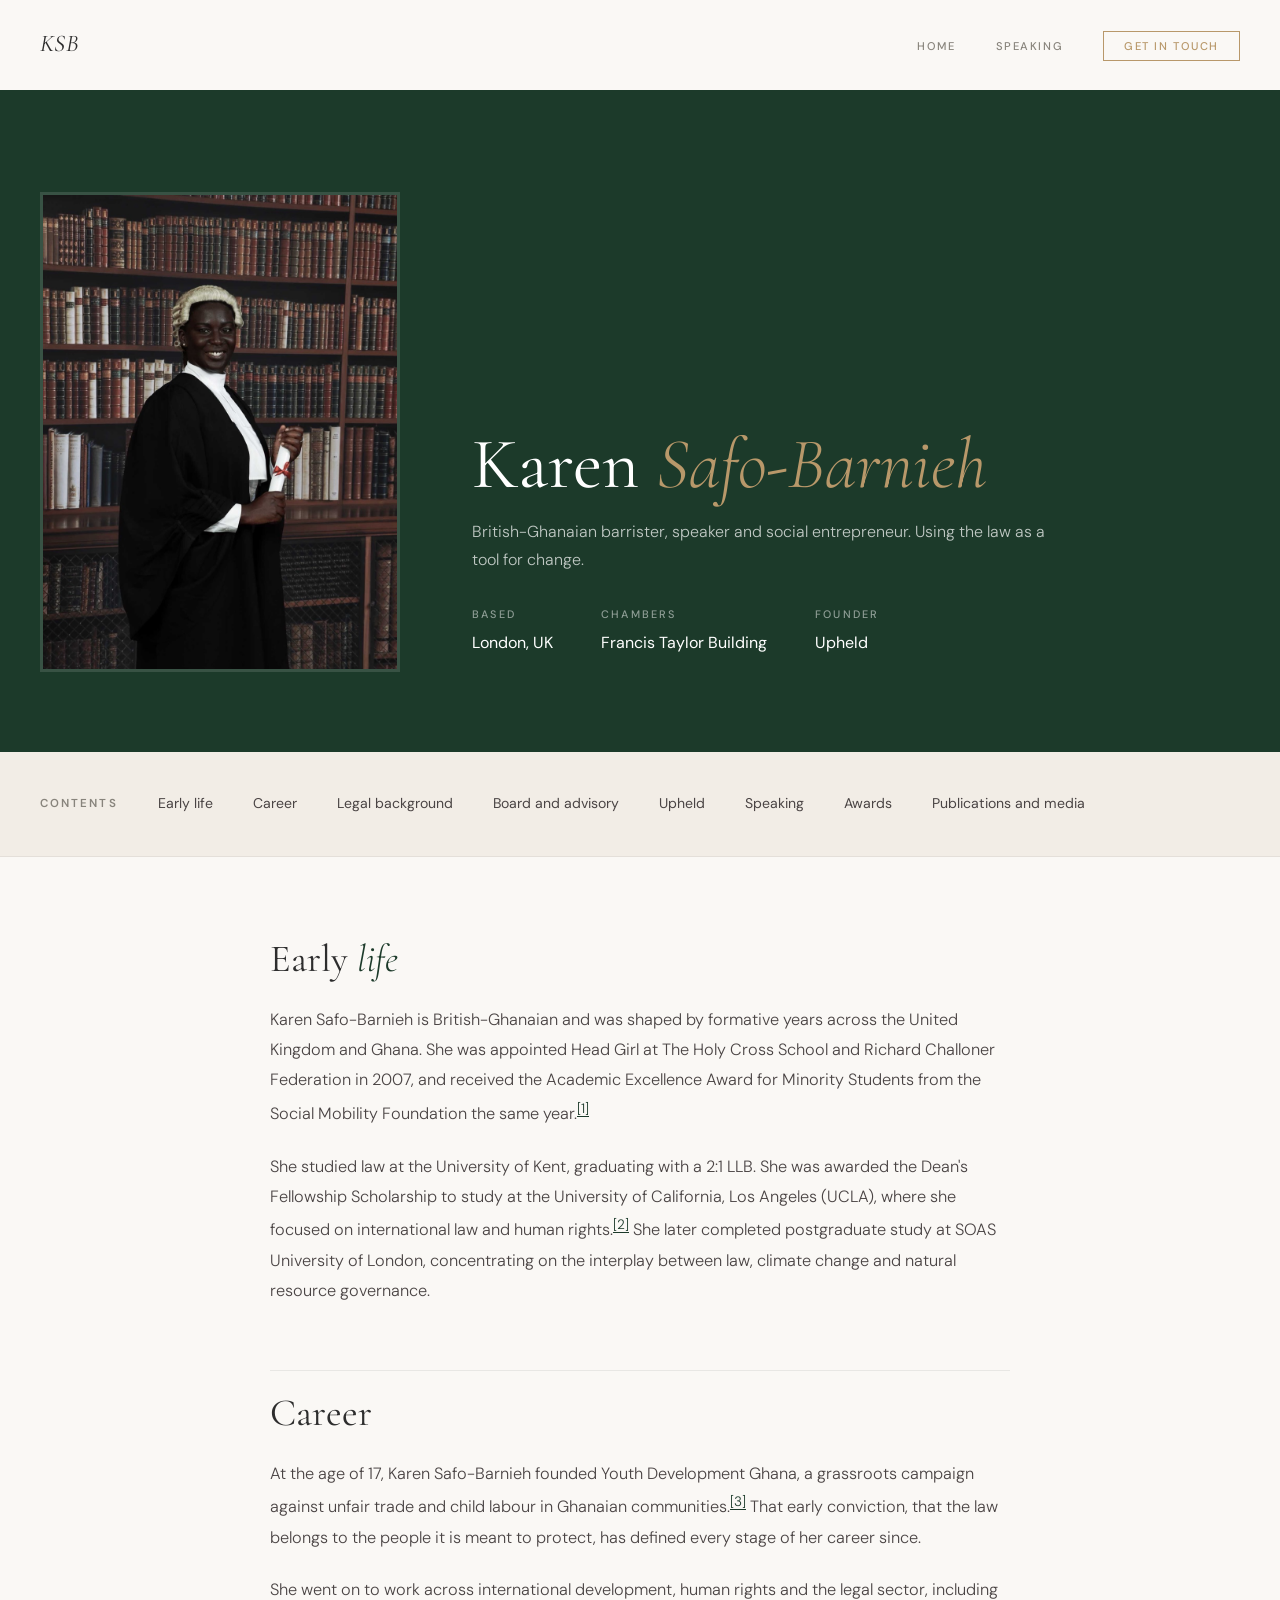
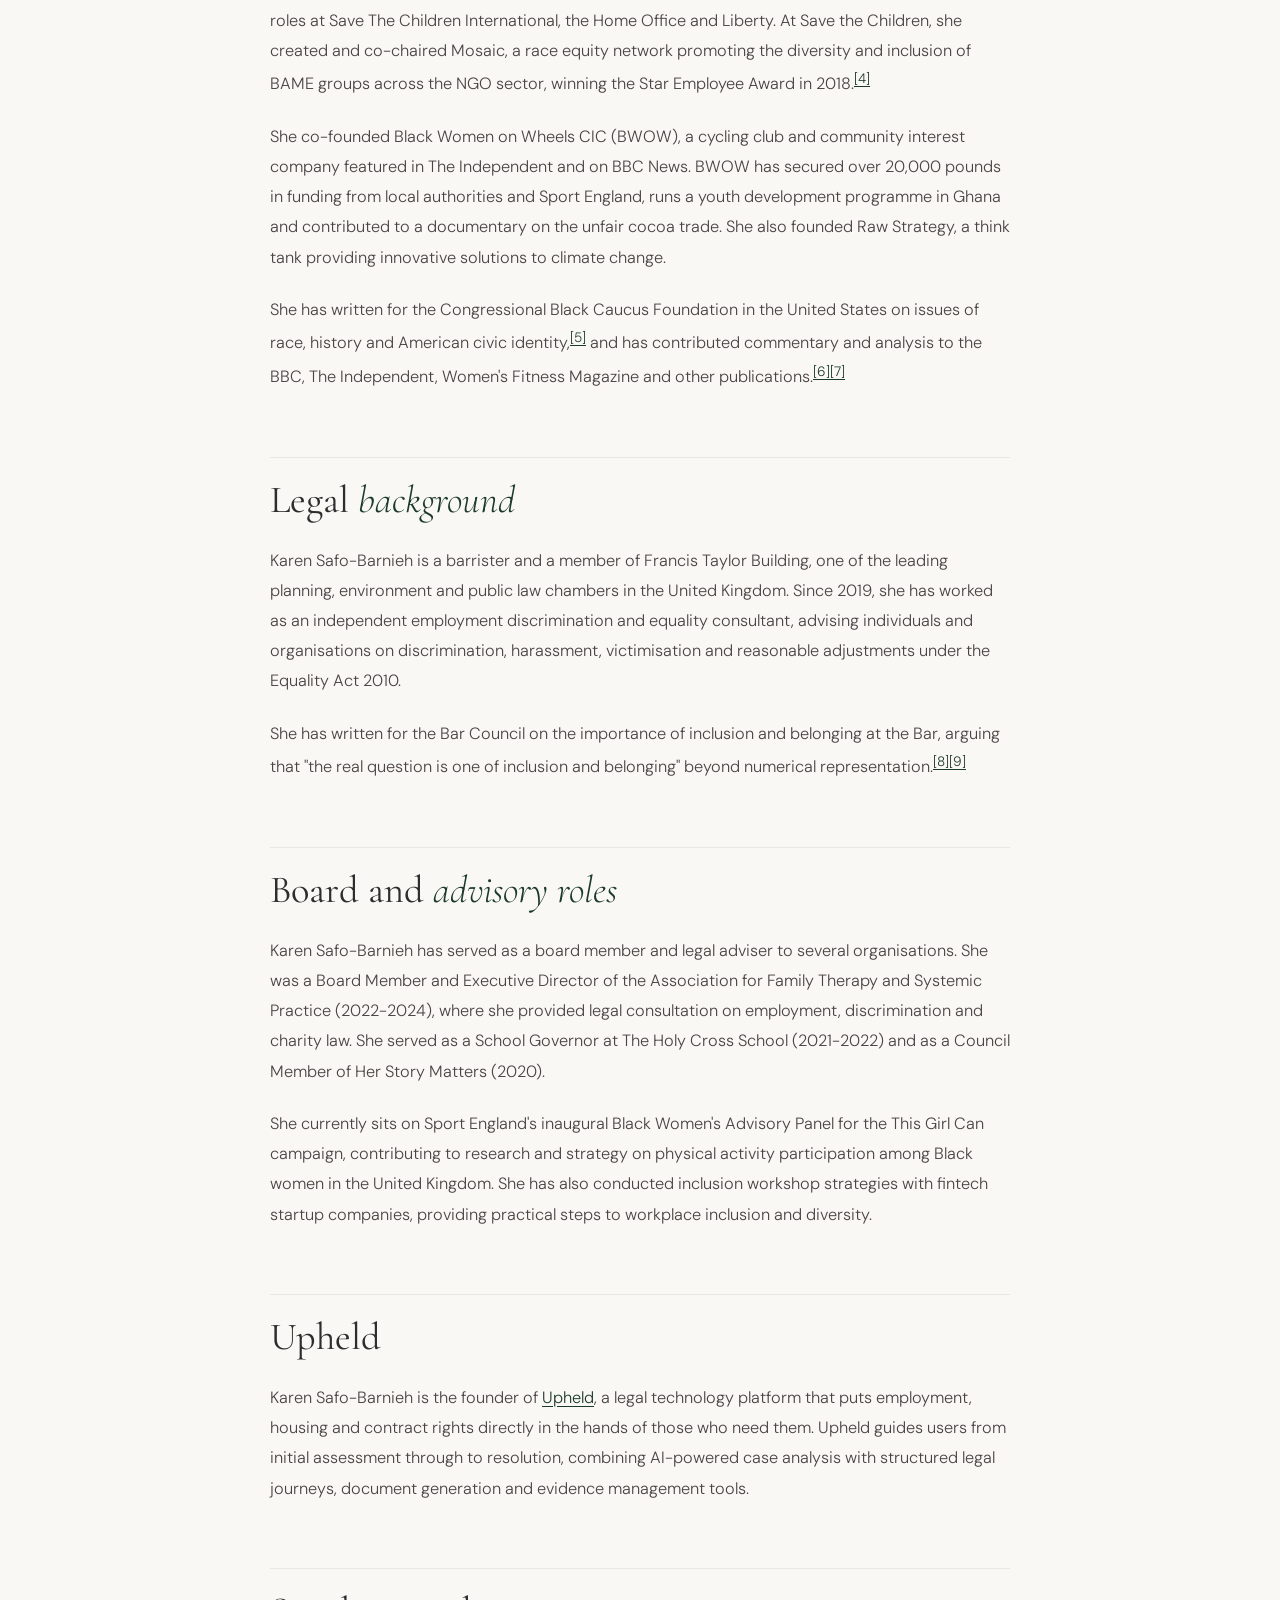
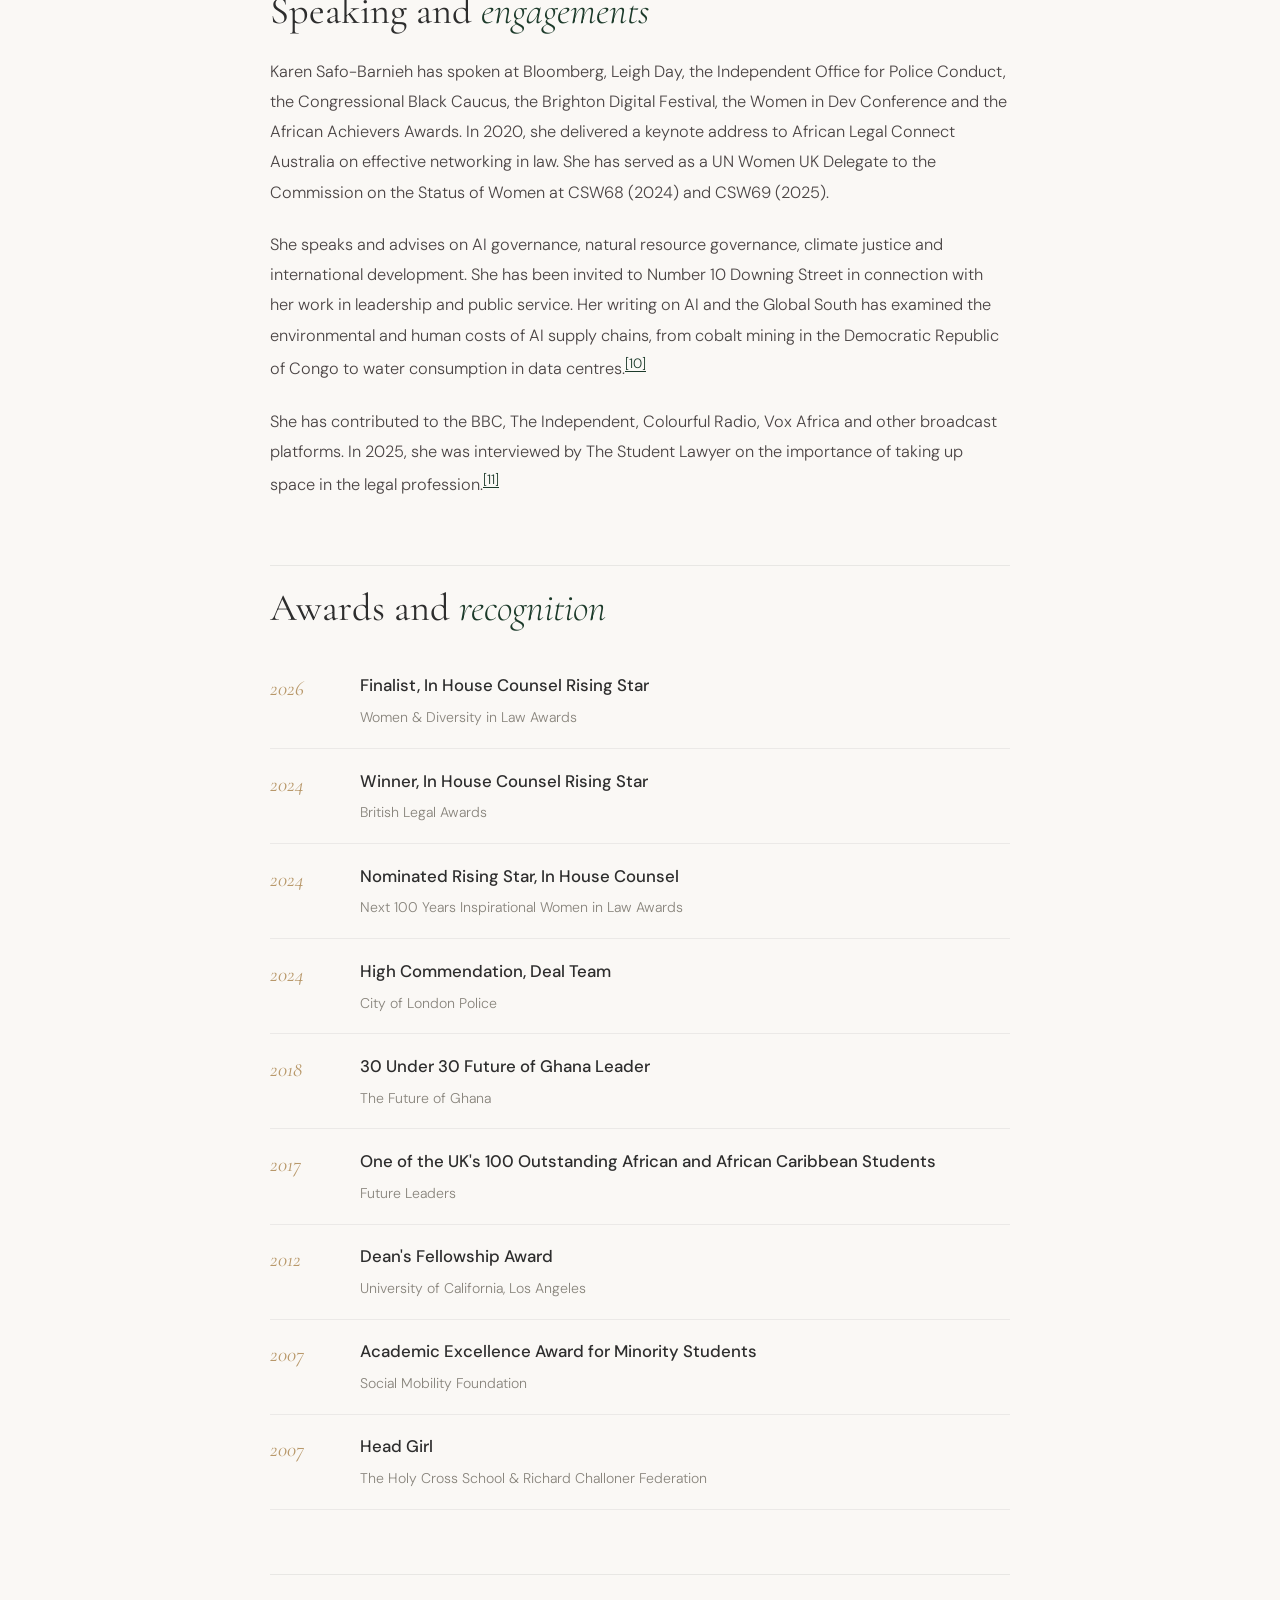
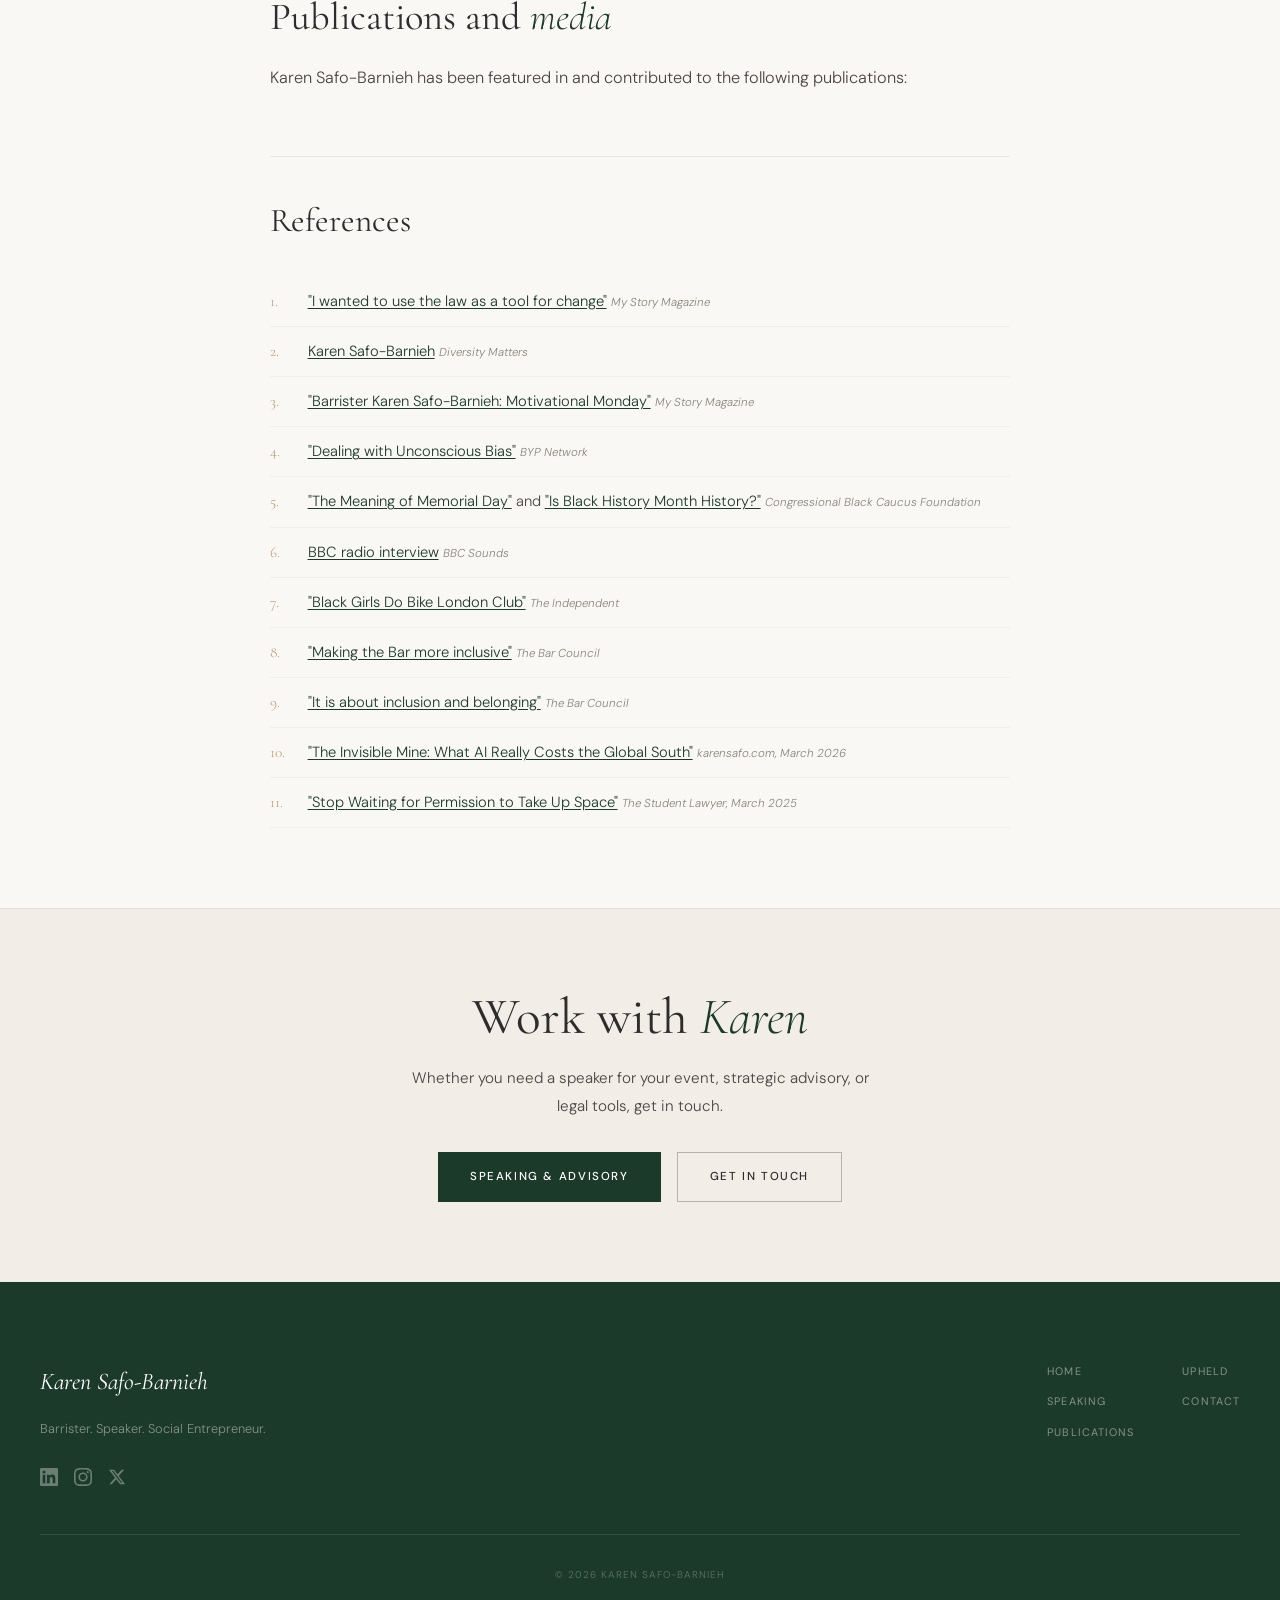
==== about.html @ 63d85553 "Fix website content and navigation issues" ====
<!DOCTYPE html>
<html lang="en">
<head>
    <meta charset="UTF-8">
    <meta name="viewport" content="width=device-width, initial-scale=1.0">
    <title>Karen Safo-Barnieh — Barrister, Speaker &amp; Social Entrepreneur | Biography</title>
    <meta name="description" content="Karen Safo-Barnieh (also known as Karen Safo, Karen Safo-Barnieh Olutogun) is a British-Ghanaian barrister, speaker and social entrepreneur. Winner of the British Legal Awards Rising Star 2024. Founder of Upheld and Youth Development Ghana.">
    <meta name="keywords" content="Karen Safo-Barnieh, Karen Safo, Karen Safo Barnieh, Karen Barnieh, Karen Safo-Barnieh Olutogun, barrister, speaker, social entrepreneur, human rights, Upheld, Youth Development Ghana, British Legal Awards, BBC, Bar Council">
    <meta property="og:type" content="profile">
    <meta property="og:title" content="Karen Safo-Barnieh — Biography">
    <meta property="og:description" content="British-Ghanaian barrister, speaker and social entrepreneur. British Legal Awards Rising Star 2024. Founder of Upheld.">
    <meta property="og:image" content="https://karensafo.com/og-image.png">
    <meta property="og:url" content="https://karensafo.com/about.html">
    <meta property="og:site_name" content="Karen Safo-Barnieh">
    <meta property="og:locale" content="en_GB">
    <meta property="profile:first_name" content="Karen">
    <meta property="profile:last_name" content="Safo-Barnieh">
    <meta name="twitter:card" content="summary_large_image">
    <meta name="twitter:title" content="Karen Safo-Barnieh — Biography">
    <meta name="twitter:description" content="British-Ghanaian barrister, speaker and social entrepreneur. British Legal Awards Rising Star 2024. Founder of Upheld.">
    <meta name="twitter:image" content="https://karensafo.com/og-image.png">
    <meta name="twitter:site" content="@KarenSafo">
    <meta name="twitter:creator" content="@KarenSafo">
    <meta name="robots" content="index, follow">
    <link rel="canonical" href="https://karensafo.com/about.html">
    <meta name="google-site-verification" content="Un0dmISVzgKZt3_MAw0NFcnhSGLqhx4m6o5SgZ92gAA" />
    <script type="application/ld+json">
    {
        "@context": "https://schema.org",
        "@type": "ProfilePage",
        "mainEntity": {
            "@type": "Person",
            "name": "Karen Safo-Barnieh",
            "alternateName": ["Karen Safo", "Karen Safo Barnieh", "Karen Safo-Barnieh Olutogun", "Karen Barnieh"],
            "givenName": "Karen",
            "familyName": "Safo-Barnieh",
            "jobTitle": "Barrister, Speaker and Social Entrepreneur",
            "description": "British-Ghanaian barrister, speaker and social entrepreneur working across law, human rights, technology, governance and international development.",
            "url": "https://karensafo.com",
            "image": "https://karensafo.com/og-image.png",
            "email": "legal@karensafo.com",
            "sameAs": [
                "https://www.linkedin.com/in/karen-s-34283646/",
                "https://www.instagram.com/iamkarensafo/",
                "https://x.com/KarenSafo",
                "https://medium.com/@karensafobarnieh",
                "https://thestudentlawyer.com/2025/03/03/stop-waiting-for-permission-to-take-up-space-a-conversation-with-karen-safo-barnieh-olutogun/",
                "https://www.bbc.co.uk/sounds/play/p0m4yv3p",
                "https://www.bbc.co.uk/news/av/uk-58120398",
                "https://www.independent.co.uk/life-style/black-girls-do-bike-london-club-b1899497.html",
                "https://www.barcouncil.org.uk/resource/guest-blog-karen-safo-on-making-the-bar-more-inclusive.html",
                "https://www.barcouncil.org.uk/resource/black-history-month-blog-it-is-about-inclusion-and-belonging.html",
                "https://byp.network/dealing-with-unconscious-bias-karen-safo-barnieh/",
                "https://diversity-matters.org.uk/lcc/karen-safo-barnieh/",
                "https://www.mystorymagazine.com/motivational-monday-i-wanted-to-use-the-law-as-a-tool-for-change-and-i-knew-that-the-only-way-to-do-it-was-to-qualify-as-a-barrister-barrister-karen-safo-barnieh/"
            ],
            "knowsAbout": ["Employment Law", "Housing Disrepair", "Human Rights", "International Development", "AI Governance", "Natural Resource Governance", "Climate Justice", "Public Speaking"],
            "nationality": { "@type": "Country", "name": "Ghana" },
            "workLocation": { "@type": "Place", "address": { "@type": "PostalAddress", "addressCountry": "GB", "addressLocality": "London" } },
            "alumniOf": [
                { "@type": "EducationalOrganization", "name": "The Holy Cross School" },
                { "@type": "EducationalOrganization", "name": "University of Kent" },
                { "@type": "EducationalOrganization", "name": "University of California, Los Angeles (UCLA)" },
                { "@type": "EducationalOrganization", "name": "SOAS University of London" }
            ],
            "award": [
                "Winner, In House Counsel Rising Star - British Legal Awards (2024)",
                "Finalist, In House Counsel Rising Star - Women & Diversity in Law Awards (2026)",
                "Nominated Rising Star - Next 100 Years Inspirational Women in Law Awards (2024)",
                "High Commendation, Deal Team - City of London Police (2024)",
                "30 Under 30 Future of Ghana Leader (2018)",
                "Britain's Future Leaders - Top 100 (2017)",
                "Dean's Fellowship Award - UCLA (2012)",
                "Academic Excellence Award - Social Mobility Foundation (2007)"
            ],
            "founder": [
                { "@type": "Organization", "name": "Youth Development Ghana" },
                { "@type": "Organization", "name": "Upheld", "url": "https://upheld.co.uk" }
            ],
            "memberOf": { "@type": "Organization", "name": "Francis Taylor Building" }
        }
    }
    </script>
    <script type="application/ld+json">
    {
        "@context": "https://schema.org",
        "@type": "Article",
        "headline": "Karen Safo-Barnieh - Biography",
        "description": "Biography of Karen Safo-Barnieh, British-Ghanaian barrister, speaker and social entrepreneur.",
        "author": { "@type": "Organization", "name": "karensafo.com" },
        "publisher": { "@type": "Person", "name": "Karen Safo-Barnieh", "url": "https://karensafo.com" },
        "url": "https://karensafo.com/about.html",
        "image": "https://karensafo.com/og-image.png",
        "mainEntityOfPage": "https://karensafo.com/about.html",
        "inLanguage": "en-GB"
    }
    </script>
    <link rel="preconnect" href="https://fonts.googleapis.com">
    <link rel="preconnect" href="https://fonts.gstatic.com" crossorigin>
    <link href="https://fonts.googleapis.com/css2?family=Cormorant+Garamond:ital,wght@0,300;0,400;0,500;1,300;1,400;1,500&family=DM+Sans:opsz,wght@9..40,300;9..40,400;9..40,500&display=swap" rel="stylesheet">
    <link rel="stylesheet" href="styles.css?v=20260526">
    <style>
        .bio-hero {
            padding: 12rem 0 5rem;
            background: var(--green);
        }
        .bio-hero-inner {
            display: grid;
            grid-template-columns: 360px 1fr;
            gap: 4.5rem;
            align-items: end;
        }
        .bio-hero-image {
            width: 100%;
            aspect-ratio: 3/4;
            object-fit: cover;
            object-position: center top;
            border: 3px solid rgba(255,255,255,0.12);
        }
        .bio-hero-text { padding-bottom: 1rem; }
        .bio-hero h1 {
            font-family: var(--display);
            font-size: clamp(3rem, 5.6vw, 5rem);
            font-weight: 400;
            color: var(--white);
            line-height: 1.05;
            margin-bottom: 1rem;
        }
        .bio-hero h1 em { font-style: italic; color: var(--brass); font-weight: 300; }
        .bio-hero-subtitle {
            font-size: clamp(1rem, 1.2vw, 1.15rem);
            font-weight: 300;
            color: rgba(255,255,255,0.72);
            line-height: 1.7;
            margin-bottom: 2rem;
            max-width: 580px;
        }
        .bio-hero-facts {
            display: flex;
            gap: 3rem;
            flex-wrap: wrap;
        }
        .bio-hero-facts dt {
            font-size: 0.68rem;
            font-weight: 500;
            letter-spacing: 0.2em;
            text-transform: uppercase;
            color: rgba(255,255,255,0.5);
            margin-bottom: 0.35rem;
        }
        .bio-hero-facts dd {
            font-size: 1rem;
            font-weight: 400;
            color: var(--white);
        }

        /* Table of contents */
        .bio-toc {
            padding: 2.5rem 0;
            background: var(--ivory-mid);
            border-bottom: 1px solid rgba(0,0,0,0.06);
        }
        .bio-toc-inner {
            display: flex;
            align-items: center;
            gap: 2.5rem;
            flex-wrap: wrap;
        }
        .bio-toc-label {
            font-size: 0.72rem;
            font-weight: 600;
            letter-spacing: 0.18em;
            text-transform: uppercase;
            color: var(--muted);
            flex-shrink: 0;
        }
        .bio-toc a {
            font-size: 0.88rem;
            font-weight: 400;
            color: var(--body-col);
            transition: color 0.2s;
            white-space: nowrap;
        }
        .bio-toc a:hover { color: var(--green); }

        /* Bio body */
        .bio-body {
            max-width: 820px;
            margin: 0 auto;
            padding: 5rem 2.5rem 2.5rem;
        }
        .bio-body h2 {
            font-family: var(--display);
            font-size: clamp(1.85rem, 3vw, 2.6rem);
            font-weight: 400;
            color: var(--charcoal);
            line-height: 1.15;
            margin: 4rem 0 1.5rem;
            padding-top: 1.25rem;
            border-top: 1px solid rgba(0,0,0,0.07);
        }
        .bio-body h2:first-of-type { margin-top: 0; border-top: none; padding-top: 0; }
        .bio-body h2 em { font-style: italic; color: var(--green); font-weight: 300; }
        .bio-body p {
            font-size: 1.02rem;
            font-weight: 300;
            color: var(--body-col);
            line-height: 1.85;
            margin-bottom: 1.4rem;
        }
        .bio-body a { color: var(--green); text-decoration: underline; text-underline-offset: 3px; }
        .bio-body a:hover { color: var(--brass); }

        /* Awards table */
        .awards-table {
            width: 100%;
            border-collapse: collapse;
            margin: 1.5rem 0 2rem;
        }
        .awards-table tr { border-bottom: 1px solid rgba(0,0,0,0.06); }
        .awards-table td {
            padding: 1.1rem 0;
            font-size: 1rem;
            font-weight: 300;
            color: var(--body-col);
            vertical-align: top;
        }
        .awards-table td:first-child {
            font-family: var(--display);
            font-style: italic;
            font-size: 1.3rem;
            color: var(--brass);
            width: 90px;
            font-weight: 400;
        }
        .awards-table strong {
            font-weight: 500;
            color: var(--charcoal);
            display: block;
            font-size: 1.05rem;
            margin-bottom: 0.2rem;
        }
        .awards-table span {
            font-size: 0.88rem;
            color: var(--muted);
        }

        /* References */
        .bio-references {
            max-width: 820px;
            margin: 0 auto;
            padding: 0 2.5rem 5rem;
        }
        .bio-references h2 {
            font-family: var(--display);
            font-size: clamp(1.65rem, 2.6vw, 2.2rem);
            font-weight: 400;
            color: var(--charcoal);
            margin-bottom: 1.75rem;
            padding-top: 2.25rem;
            border-top: 1px solid rgba(0,0,0,0.07);
        }
        .ref-list {
            list-style: none;
            counter-reset: ref;
        }
        .ref-list li {
            counter-increment: ref;
            padding: 0.75rem 0;
            font-size: 0.92rem;
            font-weight: 300;
            color: var(--body-col);
            line-height: 1.65;
            border-bottom: 1px solid rgba(0,0,0,0.04);
            display: flex;
            gap: 0.85rem;
        }
        .ref-list li::before {
            content: counter(ref) ".";
            color: var(--brass);
            font-family: var(--display);
            font-size: 0.95rem;
            flex-shrink: 0;
            min-width: 1.5rem;
        }
        .ref-list a { color: var(--green); text-decoration: underline; text-underline-offset: 2px; }
        .ref-list a:hover { color: var(--brass); }
        .ref-source {
            font-size: 0.72rem;
            color: var(--muted);
            font-style: italic;
        }

        /* CTA */
        .bio-cta {
            padding: 5rem 0;
            background: var(--ivory-mid);
            text-align: center;
            border-top: 1px solid rgba(0,0,0,0.06);
        }
        .bio-cta-heading {
            font-family: var(--display); font-weight: 400;
            font-size: clamp(2rem, 4vw, 3.25rem);
            color: var(--charcoal); margin-bottom: 1.25rem; line-height: 1.1;
        }
        .bio-cta-heading em { font-style: italic; color: var(--green); font-weight: 300; }
        .bio-cta-text {
            font-size: 0.95rem; font-weight: 300; color: var(--body-col);
            line-height: 1.8; margin-bottom: 2rem;
            max-width: 480px; margin-left: auto; margin-right: auto;
        }
        .bio-cta-actions { display: flex; justify-content: center; gap: 1rem; flex-wrap: wrap; }

        @media (max-width: 768px) {
            .bio-hero { padding: 8rem 0 3rem; }
            .bio-hero-inner { grid-template-columns: 1fr; gap: 2rem; }
            .bio-hero-image { max-width: 220px; }
            .bio-hero-facts { gap: 2rem; }
            .bio-hero-facts dt { font-size: 0.62rem; }
            .bio-hero-facts dd { font-size: 0.92rem; }
            .bio-toc-inner { gap: 1.25rem; }
            .bio-toc-label { font-size: 0.62rem; }
            .bio-toc a { font-size: 0.8rem; }
            .bio-body { padding: 3rem 1.5rem 2rem; }
            .bio-body p { font-size: 0.95rem; }
            .awards-table td:first-child { width: 60px; font-size: 1rem; }
            .awards-table td { padding: 0.85rem 0; font-size: 0.88rem; }
            .awards-table strong { font-size: 0.92rem; }
            .awards-table span { font-size: 0.78rem; }
            .ref-list li { font-size: 0.82rem; }
            .bio-references { padding: 0 1.5rem 4rem; }
            .bio-cta { padding: 4rem 0; }
            .bio-cta-actions { flex-direction: column; align-items: center; }
            .bio-cta-actions .btn { width: min(100%, 280px); }
        }
    </style>
</head>
<body>

    <nav class="nav scrolled" id="nav">
        <div class="nav-inner">
            <a href="/" class="nav-logo">KSB</a>
            <button class="nav-toggle" id="navToggle" aria-label="Toggle menu">
                <span></span><span></span>
            </button>
            <ul class="nav-links" id="navLinks">
                <li><a href="/">Home</a></li>
                <li><a href="/speaking.html">Speaking</a></li>
                <li><a href="mailto:legal@karensafo.com" class="nav-cta">Get in touch</a></li>
            </ul>
        </div>
    </nav>

    <!-- Bio Hero -->
    <section class="bio-hero">
        <div class="container">
            <div class="bio-hero-inner">
                <img src="about.jpeg" alt="Karen Safo-Barnieh" class="bio-hero-image" loading="eager">
                <div class="bio-hero-text">
                    <h1>Karen <em>Safo-Barnieh</em></h1>
                    <p class="bio-hero-subtitle">British-Ghanaian barrister, speaker and social entrepreneur. Using the law as a tool for change.</p>
                    <dl class="bio-hero-facts">
                        <div>
                            <dt>Based</dt>
                            <dd>London, UK</dd>
                        </div>
                        <div>
                            <dt>Chambers</dt>
                            <dd>Francis Taylor Building</dd>
                        </div>
                        <div>
                            <dt>Founder</dt>
                            <dd>Upheld</dd>
                        </div>
                    </dl>
                </div>
            </div>
        </div>
    </section>

    <!-- Table of contents -->
    <nav class="bio-toc" aria-label="Biography sections">
        <div class="container">
            <div class="bio-toc-inner">
                <span class="bio-toc-label">Contents</span>
                <a href="#early-life">Early life</a>
                <a href="#career">Career</a>
                <a href="#legal-background">Legal background</a>
                <a href="#board">Board and advisory</a>
                <a href="#upheld">Upheld</a>
                <a href="#speaking">Speaking</a>
                <a href="#awards">Awards</a>
                <a href="#publications">Publications and media</a>
            </div>
        </div>
    </nav>

    <!-- Biography body -->
    <article class="bio-body">

        <h2 id="early-life">Early <em>life</em></h2>
        <p>Karen Safo-Barnieh is British-Ghanaian and was shaped by formative years across the United Kingdom and Ghana. She was appointed Head Girl at The Holy Cross School and Richard Challoner Federation in 2007, and received the Academic Excellence Award for Minority Students from the Social Mobility Foundation the same year.<sup><a href="#ref-1">[1]</a></sup></p>
        <p>She studied law at the University of Kent, graduating with a 2:1 LLB. She was awarded the Dean's Fellowship Scholarship to study at the University of California, Los Angeles (UCLA), where she focused on international law and human rights.<sup><a href="#ref-2">[2]</a></sup> She later completed postgraduate study at SOAS University of London, concentrating on the interplay between law, climate change and natural resource governance.</p>

        <h2 id="career">Career</h2>
        <p>At the age of 17, Karen Safo-Barnieh founded Youth Development Ghana, a grassroots campaign against unfair trade and child labour in Ghanaian communities.<sup><a href="#ref-3">[3]</a></sup> That early conviction, that the law belongs to the people it is meant to protect, has defined every stage of her career since.</p>
        <p>She went on to work across international development, human rights and the legal sector, including roles at Save The Children International, the Home Office and Liberty. At Save the Children, she created and co-chaired Mosaic, a race equity network promoting the diversity and inclusion of BAME groups across the NGO sector, winning the Star Employee Award in 2018.<sup><a href="#ref-4">[4]</a></sup></p>
        <p>She co-founded Black Women on Wheels CIC (BWOW), a cycling club and community interest company featured in The Independent and on BBC News. BWOW has secured over 20,000 pounds in funding from local authorities and Sport England, runs a youth development programme in Ghana and contributed to a documentary on the unfair cocoa trade. She also founded Raw Strategy, a think tank providing innovative solutions to climate change.</p>
        <p>She has written for the Congressional Black Caucus Foundation in the United States on issues of race, history and American civic identity,<sup><a href="#ref-5">[5]</a></sup> and has contributed commentary and analysis to the BBC, The Independent, Women's Fitness Magazine and other publications.<sup><a href="#ref-6">[6]</a></sup><sup><a href="#ref-7">[7]</a></sup></p>

        <h2 id="legal-background">Legal <em>background</em></h2>
        <p>Karen Safo-Barnieh is a barrister and a member of Francis Taylor Building, one of the leading planning, environment and public law chambers in the United Kingdom. Since 2019, she has worked as an independent employment discrimination and equality consultant, advising individuals and organisations on discrimination, harassment, victimisation and reasonable adjustments under the Equality Act 2010.</p>
        <p>She has written for the Bar Council on the importance of inclusion and belonging at the Bar, arguing that "the real question is one of inclusion and belonging" beyond numerical representation.<sup><a href="#ref-8">[8]</a></sup><sup><a href="#ref-9">[9]</a></sup></p>

        <h2 id="board">Board and <em>advisory roles</em></h2>
        <p>Karen Safo-Barnieh has served as a board member and legal adviser to several organisations. She was a Board Member and Executive Director of the Association for Family Therapy and Systemic Practice (2022-2024), where she provided legal consultation on employment, discrimination and charity law. She served as a School Governor at The Holy Cross School (2021-2022) and as a Council Member of Her Story Matters (2020).</p>
        <p>She currently sits on Sport England's inaugural Black Women's Advisory Panel for the This Girl Can campaign, contributing to research and strategy on physical activity participation among Black women in the United Kingdom. She has also conducted inclusion workshop strategies with fintech startup companies, providing practical steps to workplace inclusion and diversity.</p>

        <h2 id="upheld">Upheld</h2>
        <p>Karen Safo-Barnieh is the founder of <a href="https://upheld.co.uk" target="_blank" rel="noopener">Upheld</a>, a legal technology platform that puts employment, housing and contract rights directly in the hands of those who need them. Upheld guides users from initial assessment through to resolution, combining AI-powered case analysis with structured legal journeys, document generation and evidence management tools.</p>

        <h2 id="speaking">Speaking and <em>engagements</em></h2>
        <p>Karen Safo-Barnieh has spoken at Bloomberg, Leigh Day, the Independent Office for Police Conduct, the Congressional Black Caucus, the Brighton Digital Festival, the Women in Dev Conference and the African Achievers Awards. In 2020, she delivered a keynote address to African Legal Connect Australia on effective networking in law. She has served as a UN Women UK Delegate to the Commission on the Status of Women at CSW68 (2024) and CSW69 (2025).</p>
        <p>She speaks and advises on AI governance, natural resource governance, climate justice and international development. She has been invited to Number 10 Downing Street in connection with her work in leadership and public service. Her writing on AI and the Global South has examined the environmental and human costs of AI supply chains, from cobalt mining in the Democratic Republic of Congo to water consumption in data centres.<sup><a href="#ref-10">[10]</a></sup></p>
        <p>She has contributed to the BBC, The Independent, Colourful Radio, Vox Africa and other broadcast platforms. In 2025, she was interviewed by The Student Lawyer on the importance of taking up space in the legal profession.<sup><a href="#ref-11">[11]</a></sup></p>

        <h2 id="awards">Awards and <em>recognition</em></h2>
        <table class="awards-table">
            <tr>
                <td>2026</td>
                <td>
                    <strong>Finalist, In House Counsel Rising Star</strong>
                    <span>Women &amp; Diversity in Law Awards</span>
                </td>
            </tr>
            <tr>
                <td>2024</td>
                <td>
                    <strong>Winner, In House Counsel Rising Star</strong>
                    <span>British Legal Awards</span>
                </td>
            </tr>
            <tr>
                <td>2024</td>
                <td>
                    <strong>Nominated Rising Star, In House Counsel</strong>
                    <span>Next 100 Years Inspirational Women in Law Awards</span>
                </td>
            </tr>
            <tr>
                <td>2024</td>
                <td>
                    <strong>High Commendation, Deal Team</strong>
                    <span>City of London Police</span>
                </td>
            </tr>
            <tr>
                <td>2018</td>
                <td>
                    <strong>30 Under 30 Future of Ghana Leader</strong>
                    <span>The Future of Ghana</span>
                </td>
            </tr>
            <tr>
                <td>2017</td>
                <td>
                    <strong>One of the UK's 100 Outstanding African and African Caribbean Students</strong>
                    <span>Future Leaders</span>
                </td>
            </tr>
            <tr>
                <td>2012</td>
                <td>
                    <strong>Dean's Fellowship Award</strong>
                    <span>University of California, Los Angeles</span>
                </td>
            </tr>
            <tr>
                <td>2007</td>
                <td>
                    <strong>Academic Excellence Award for Minority Students</strong>
                    <span>Social Mobility Foundation</span>
                </td>
            </tr>
            <tr>
                <td>2007</td>
                <td>
                    <strong>Head Girl</strong>
                    <span>The Holy Cross School &amp; Richard Challoner Federation</span>
                </td>
            </tr>
        </table>

        <h2 id="publications">Publications and <em>media</em></h2>
        <p>Karen Safo-Barnieh has been featured in and contributed to the following publications:</p>
    </article>

    <!-- References -->
    <section class="bio-references">
        <h2>References</h2>
        <ol class="ref-list">
            <li id="ref-1"><span><a href="https://www.mystorymagazine.com/motivational-monday-i-wanted-to-use-the-law-as-a-tool-for-change-and-i-knew-that-the-only-way-to-do-it-was-to-qualify-as-a-barrister-barrister-karen-safo-barnieh/" target="_blank" rel="noopener">"I wanted to use the law as a tool for change"</a> <span class="ref-source">My Story Magazine</span></span></li>
            <li id="ref-2"><span><a href="https://diversity-matters.org.uk/lcc/karen-safo-barnieh/" target="_blank" rel="noopener">Karen Safo-Barnieh</a> <span class="ref-source">Diversity Matters</span></span></li>
            <li id="ref-3"><span><a href="https://www.mystorymagazine.com/motivational-monday-i-wanted-to-use-the-law-as-a-tool-for-change-and-i-knew-that-the-only-way-to-do-it-was-to-qualify-as-a-barrister-barrister-karen-safo-barnieh/" target="_blank" rel="noopener">"Barrister Karen Safo-Barnieh: Motivational Monday"</a> <span class="ref-source">My Story Magazine</span></span></li>
            <li id="ref-4"><span><a href="https://byp.network/dealing-with-unconscious-bias-karen-safo-barnieh/" target="_blank" rel="noopener">"Dealing with Unconscious Bias"</a> <span class="ref-source">BYP Network</span></span></li>
            <li id="ref-5"><span><a href="http://www.cbcfinc.org/thevillage/2013/05/06/the-meaning-of-memorial-day/" target="_blank" rel="noopener">"The Meaning of Memorial Day"</a> and <a href="http://www.cbcfinc.org/thevillage/2013/02/11/is-black-history-month-history/" target="_blank" rel="noopener">"Is Black History Month History?"</a> <span class="ref-source">Congressional Black Caucus Foundation</span></span></li>
            <li id="ref-6"><span><a href="https://www.bbc.co.uk/sounds/play/p0m4yv3p" target="_blank" rel="noopener">BBC radio interview</a> <span class="ref-source">BBC Sounds</span></span></li>
            <li id="ref-7"><span><a href="https://www.independent.co.uk/life-style/black-girls-do-bike-london-club-b1899497.html" target="_blank" rel="noopener">"Black Girls Do Bike London Club"</a> <span class="ref-source">The Independent</span></span></li>
            <li id="ref-8"><span><a href="https://www.barcouncil.org.uk/resource/guest-blog-karen-safo-on-making-the-bar-more-inclusive.html" target="_blank" rel="noopener">"Making the Bar more inclusive"</a> <span class="ref-source">The Bar Council</span></span></li>
            <li id="ref-9"><span><a href="https://www.barcouncil.org.uk/resource/black-history-month-blog-it-is-about-inclusion-and-belonging.html" target="_blank" rel="noopener">"It is about inclusion and belonging"</a> <span class="ref-source">The Bar Council</span></span></li>
            <li id="ref-10"><span><a href="https://karensafo.com/blog/the-invisible-mine.html">"The Invisible Mine: What AI Really Costs the Global South"</a> <span class="ref-source">karensafo.com, March 2026</span></span></li>
            <li id="ref-11"><span><a href="https://thestudentlawyer.com/2025/03/03/stop-waiting-for-permission-to-take-up-space-a-conversation-with-karen-safo-barnieh-olutogun/" target="_blank" rel="noopener">"Stop Waiting for Permission to Take Up Space"</a> <span class="ref-source">The Student Lawyer, March 2025</span></span></li>
        </ol>
    </section>

    <!-- CTA -->
    <section class="bio-cta">
        <div class="container">
            <h2 class="bio-cta-heading reveal">Work with <em>Karen</em></h2>
            <p class="bio-cta-text reveal">Whether you need a speaker for your event, strategic advisory, or legal tools, get in touch.</p>
            <div class="bio-cta-actions reveal">
                <a href="/speaking.html" class="btn btn-primary">Speaking &amp; advisory</a>
                <a href="mailto:legal@karensafo.com" class="btn btn-outline">Get in touch</a>
            </div>
        </div>
    </section>

    <!-- Footer -->
    <footer class="footer">
        <div class="container">
            <div class="footer-inner">
                <div class="footer-brand">
                    <a href="/" class="footer-logo">Karen Safo-Barnieh</a>
                    <p class="footer-tagline">Barrister. Speaker. Social Entrepreneur.</p>
                    <div class="social-links">
                        <a href="https://www.linkedin.com/in/karen-s-34283646/" target="_blank" rel="noopener" aria-label="LinkedIn">
                            <svg width="18" height="18" viewBox="0 0 24 24" fill="currentColor"><path d="M20.447 20.452h-3.554v-5.569c0-1.328-.027-3.037-1.852-3.037-1.853 0-2.136 1.445-2.136 2.939v5.667H9.351V9h3.414v1.561h.046c.477-.9 1.637-1.85 3.37-1.85 3.601 0 4.267 2.37 4.267 5.455v6.286zM5.337 7.433a2.062 2.062 0 01-2.063-2.065 2.064 2.064 0 112.063 2.065zm1.782 13.019H3.555V9h3.564v11.452zM22.225 0H1.771C.792 0 0 .774 0 1.729v20.542C0 23.227.792 24 1.771 24h20.451C23.2 24 24 23.227 24 22.271V1.729C24 .774 23.2 0 22.222 0h.003z"/></svg>
                        </a>
                        <a href="https://www.instagram.com/iamkarensafo/" target="_blank" rel="noopener" aria-label="Instagram">
                            <svg width="18" height="18" viewBox="0 0 24 24" fill="currentColor"><path d="M12 2.163c3.204 0 3.584.012 4.85.07 3.252.148 4.771 1.691 4.919 4.919.058 1.265.069 1.645.069 4.849 0 3.205-.012 3.584-.069 4.849-.149 3.225-1.664 4.771-4.919 4.919-1.266.058-1.644.07-4.85.07-3.204 0-3.584-.012-4.849-.07-3.26-.149-4.771-1.699-4.919-4.92-.058-1.265-.07-1.644-.07-4.849 0-3.204.013-3.583.07-4.849.149-3.227 1.664-4.771 4.919-4.919 1.266-.057 1.645-.069 4.849-.069zM12 0C8.741 0 8.333.014 7.053.072 2.695.272.273 2.69.073 7.052.014 8.333 0 8.741 0 12c0 3.259.014 3.668.072 4.948.2 4.358 2.618 6.78 6.98 6.98C8.333 23.986 8.741 24 12 24c3.259 0 3.668-.014 4.948-.072 4.354-.2 6.782-2.618 6.979-6.98.059-1.28.073-1.689.073-4.948 0-3.259-.014-3.667-.072-4.947-.196-4.354-2.617-6.78-6.979-6.98C15.668.014 15.259 0 12 0zm0 5.838a6.162 6.162 0 100 12.324 6.162 6.162 0 000-12.324zM12 16a4 4 0 110-8 4 4 0 010 8zm6.406-11.845a1.44 1.44 0 100 2.881 1.44 1.44 0 000-2.881z"/></svg>
                        </a>
                        <a href="https://x.com/KarenSafo" target="_blank" rel="noopener" aria-label="X">
                            <svg width="18" height="18" viewBox="0 0 24 24" fill="currentColor"><path d="M18.244 2.25h3.308l-7.227 8.26 8.502 11.24H16.17l-5.214-6.817L4.99 21.75H1.68l7.73-8.835L1.254 2.25H8.08l4.713 6.231zm-1.161 17.52h1.833L7.084 4.126H5.117z"/></svg>
                        </a>
                    </div>
                </div>
                <nav class="footer-nav">
                    <div class="footer-col">
                        <a href="/">Home</a>
                        <a href="/speaking.html">Speaking</a>
                        <a href="/publications.html">Publications</a>
                    </div>
                    <div class="footer-col">
                        <a href="https://upheld.co.uk" target="_blank" rel="noopener">Upheld</a>
                        <a href="mailto:legal@karensafo.com">Contact</a>
                    </div>
                </nav>
            </div>
            <div class="footer-bottom">
                <p>&copy; 2026 Karen Safo-Barnieh</p>
            </div>
        </div>
    </footer>

    <script src="script.js?v=20260526" defer></script>
</body>
</html>
---- styles.css ----
/* ============================================
   Karen Safo-Barnieh
   Clean. Minimal. Authority & warmth.
   ============================================ */

*, *::before, *::after { margin: 0; padding: 0; box-sizing: border-box; }

:root {
    --ivory:      #FAF8F5;
    --ivory-mid:  #F2EDE6;
    --green:      #1C3A2A;
    --green-mid:  #243F30;
    --brass:      #B8986A;
    --brass-light:#C9A87A;
    --charcoal:   #2D2D2D;
    --body-col:   #4A4444;
    --muted:      #88847C;
    --white:      #FFFFFF;
    --display:    'Cormorant Garamond', Georgia, serif;
    --body:       'DM Sans', -apple-system, sans-serif;
    --ease:       cubic-bezier(0.4, 0, 0.2, 1);
}

html { scroll-behavior: smooth; }

body {
    font-family: var(--body);
    background: var(--ivory);
    color: var(--charcoal);
    line-height: 1.7;
    -webkit-font-smoothing: antialiased;
    overflow-x: hidden;
}

a { color: inherit; text-decoration: none; }
img { max-width: 100%; display: block; }
::selection { background: var(--brass); color: var(--white); }

.container { max-width: 1320px; margin: 0 auto; padding: 0 2.5rem; }

::-webkit-scrollbar { width: 3px; }
::-webkit-scrollbar-track { background: var(--ivory); }
::-webkit-scrollbar-thumb { background: var(--brass); }

/* --- Intro loader --- */
.intro-loader {
    position: fixed;
    inset: 0;
    z-index: 3000;
    display: grid;
    place-items: center;
    background: var(--ivory);
    pointer-events: none;
    animation: introExit 3.2s var(--ease) forwards;
}
.intro-content {
    display: flex;
    flex-direction: column;
    align-items: center;
    gap: 1rem;
}
.intro-mark {
    font-family: var(--display);
    font-size: clamp(6.25rem, 20vw, 13.5rem);
    font-weight: 500;
    font-style: italic;
    line-height: 1;
    letter-spacing: 0.04em;
    color: var(--green);
    transform-origin: center;
    text-shadow: 0 0 0.01em currentColor;
    animation: introMark 2.95s var(--ease) forwards;
}
.intro-subtitle {
    font-size: clamp(0.78rem, 2vw, 1.08rem);
    font-weight: 500;
    letter-spacing: 0.22em;
    line-height: 1.6;
    text-align: center;
    text-transform: uppercase;
    color: var(--brass);
    animation: introSubtitle 2.95s var(--ease) forwards;
}
.intro-loader.is-hidden { display: none; }
@keyframes introMark {
    0% { opacity: 0; transform: translateY(16px) scale(0.94); }
    14% { opacity: 1; transform: translateY(0) scale(1); }
    82% { opacity: 1; transform: translateY(0) scale(1); }
    100% { opacity: 0; transform: translateY(-18px) scale(1.04); }
}
@keyframes introSubtitle {
    0%, 8% { opacity: 0; transform: translateY(10px); }
    20% { opacity: 1; transform: translateY(0); }
    82% { opacity: 1; transform: translateY(0); }
    100% { opacity: 0; transform: translateY(-10px); }
}
@keyframes introExit {
    0%, 82% { opacity: 1; visibility: visible; }
    100% { opacity: 0; visibility: hidden; }
}

/* --- Reveal on scroll --- */
.reveal {
    opacity: 0;
    transform: translateY(20px);
    transition: opacity 0.65s var(--ease), transform 0.65s var(--ease);
}
.reveal.visible { opacity: 1; transform: translateY(0); }


/* ============================================
   Navigation
   ============================================ */
.nav {
    position: fixed; top: 0; left: 0; right: 0; z-index: 1000;
    padding: 1.5rem 0;
    background: var(--ivory);
    border-bottom: 1px solid transparent;
    transition: all 0.3s var(--ease);
}
.nav.scrolled {
    padding: 1rem 0;
    border-bottom-color: rgba(0,0,0,0.07);
    box-shadow: 0 1px 20px rgba(0,0,0,0.04);
}
.home-page .nav:not(.scrolled) {
    background: transparent;
}
.home-page .nav:not(.scrolled) .nav-logo,
.home-page .nav:not(.scrolled) .nav-links a {
    color: var(--white);
}
.home-page .nav:not(.scrolled) .nav-cta {
    border-color: rgba(255,255,255,0.5);
}
.home-page .nav:not(.scrolled) .nav-toggle span {
    background: var(--white);
}
.nav-inner {
    max-width: 1320px; margin: 0 auto; padding: 0 2.5rem;
    display: flex; align-items: center; justify-content: space-between;
}
.nav-logo {
    font-family: var(--display);
    font-size: 1.5rem;
    font-style: italic;
    color: var(--charcoal);
    letter-spacing: 0.02em;
}
.nav-links {
    display: flex; align-items: center; gap: 2.5rem; list-style: none;
}
.nav-links a {
    font-size: 0.7rem; font-weight: 500; letter-spacing: 0.14em;
    text-transform: uppercase; color: var(--muted);
    transition: color 0.25s;
}
.nav-links a:hover { color: var(--charcoal); }
.nav-cta {
    color: var(--brass) !important;
    border: 1px solid var(--brass);
    padding: 0.45rem 1.25rem;
    transition: all 0.3s var(--ease);
}
.nav-cta:hover {
    background: var(--brass); color: var(--white) !important;
}
.nav-toggle {
    display: none; flex-direction: column; gap: 5px;
    background: none; border: none; cursor: pointer; padding: 4px;
}
.nav-toggle span { width: 24px; height: 1px; background: var(--charcoal); transition: all 0.3s; }


/* ============================================
   Buttons
   ============================================ */
.btn {
    display: inline-flex; align-items: center; justify-content: center;
    padding: 0.875rem 2rem;
    font-family: var(--body); font-size: 0.72rem; font-weight: 500;
    letter-spacing: 0.14em; text-transform: uppercase;
    cursor: pointer; border: none;
    transition: all 0.3s var(--ease);
}
.btn-primary { background: var(--green); color: var(--white); }
.btn-primary:hover { background: var(--green-mid); transform: translateY(-1px); }

.btn-outline {
    background: transparent; color: var(--charcoal);
    border: 1px solid rgba(45,45,45,0.3);
}
.btn-outline:hover { border-color: var(--charcoal); background: var(--charcoal); color: var(--ivory); }

.btn-light { background: var(--ivory); color: var(--green); }
.btn-light:hover { background: var(--ivory-mid); }

.btn-accent { background: var(--brass); color: var(--white); }
.btn-accent:hover { background: var(--brass-light); transform: translateY(-1px); }

.btn-outline-light {
    background: transparent; color: rgba(255,255,255,0.8);
    border: 1px solid rgba(255,255,255,0.3);
}
.btn-outline-light:hover { background: rgba(255,255,255,0.1); color: var(--white); border-color: rgba(255,255,255,0.6); }

.btn-full { width: 100%; }


/* ============================================
   Shared type elements
   ============================================ */
.section-label {
    display: block;
    font-size: clamp(1rem, 1.4vw, 1.35rem); font-weight: 600; letter-spacing: 0.28em;
    text-transform: uppercase; color: var(--brass); margin-bottom: 2rem;
}
.section-label.light { color: rgba(255,255,255,0.78); }

.section-heading {
    font-family: var(--display); font-weight: 400;
    font-size: clamp(2.75rem, 5.8vw, 5.75rem);
    line-height: 1; color: var(--charcoal); margin-bottom: 2.75rem;
    letter-spacing: -0.015em;
}
.section-heading em { font-style: italic; color: var(--green); font-weight: 300; }
.section-heading.light { color: var(--white); }
.section-heading.light em { color: var(--brass); }

.body-text {
    font-size: clamp(1.2rem, 1.5vw, 1.45rem); font-weight: 300; color: var(--body-col);
    line-height: 1.75; margin-bottom: 1.6rem;
}
.body-text.light { color: rgba(255,255,255,0.82); }


/* ============================================
   Hero
   ============================================ */
.hero {
    position: relative;
    min-height: 92svh;
    display: flex;
    align-items: center;
    overflow: hidden;
    isolation: isolate;
}
.hero-text {
    position: relative;
    z-index: 2;
    width: min(1040px, calc(100% - 5rem));
    padding: 9rem 0 5rem;
    margin: 0 auto;
    text-align: center;
    display: flex;
    flex-direction: column;
    align-items: center;
}
.hero-label {
    font-size: clamp(0.85rem, 1.1vw, 1.05rem); font-weight: 500; letter-spacing: 0.28em;
    text-transform: uppercase; color: rgba(255,255,255,0.85); margin-bottom: 1.75rem;
    height: 1.6em;
    overflow: hidden;
    position: relative;
}
.hero-rotate {
    display: flex;
    flex-direction: column;
    animation: heroRotate 6s var(--ease) infinite;
}
.hero-rotate span {
    display: block;
    height: 1.6em;
    line-height: 1.6em;
}
@keyframes heroRotate {
    0%, 22%   { transform: translateY(0); }
    33%, 55%  { transform: translateY(-33.333%); }
    66%, 88%  { transform: translateY(-66.666%); }
    100%      { transform: translateY(0); }
}
.hero-name {
    font-family: var(--display); font-weight: 500;
    font-size: clamp(3rem, 6.6vw, 7rem);
    line-height: 1; color: var(--white); margin-bottom: 1.75rem;
    white-space: nowrap;
}
.hero-name em { font-style: italic; color: var(--brass-light); font-weight: 400; }
.hero-tagline {
    font-size: clamp(1.15rem, 2vw, 1.55rem); font-weight: 300; color: rgba(255,255,255,0.78);
    line-height: 1.6; margin-bottom: 2.5rem; max-width: 540px;
}
.hero-actions { display: flex; gap: 1rem; flex-wrap: wrap; align-items: center; justify-content: center; }

.hero-image {
    position: absolute;
    inset: 0;
    z-index: -2;
}
.hero-image img {
    position: absolute; inset: 0;
    width: 100%; height: 100%;
    object-fit: cover; object-position: center 46%;
}
.hero-overlay {
    position: absolute;
    inset: 0;
    z-index: -1;
    background:
        radial-gradient(ellipse at 50% 65%, rgba(12,24,18,0.18) 0%, rgba(12,24,18,0.52) 55%, rgba(12,24,18,0.78) 100%),
        linear-gradient(0deg, rgba(12,24,18,0.55) 0%, rgba(12,24,18,0.05) 40%, rgba(12,24,18,0.32) 100%);
}


/* ============================================
   Press / As Seen In
   ============================================ */
.press {
    padding: 4.5rem 0;
    background: var(--green);
    overflow: hidden;
}
.press-label {
    font-size: clamp(1.15rem, 1.35vw, 1.3rem); font-weight: 600; letter-spacing: 0.24em;
    text-transform: uppercase; color: rgba(255,255,255,0.82);
    text-align: center; margin-bottom: 3rem;
}
.press-marquee {
    overflow: hidden;
    position: relative;
}
.press-marquee::before,
.press-marquee::after {
    content: '';
    position: absolute; top: 0; bottom: 0; z-index: 2;
    width: 120px; pointer-events: none;
}
.press-marquee::before { left: 0; background: linear-gradient(to right, var(--green), transparent); }
.press-marquee::after  { right: 0; background: linear-gradient(to left,  var(--green), transparent); }
.press-track {
    display: flex; align-items: center;
    width: max-content; gap: 5.5rem;
    animation: marquee 32s linear infinite;
    padding: 0.5rem 2rem;
}
.press-track:hover { animation-play-state: paused; }
@keyframes marquee {
    from { transform: translateX(0); }
    to   { transform: translateX(-50%); }
}
.press-logo-img {
    height: 44px; width: auto; max-width: 200px; display: block; flex-shrink: 0;
    object-fit: contain;
    filter: brightness(0) invert(1) opacity(0.78);
    transition: filter 0.35s, opacity 0.35s;
}
.press-logo-img[src$=".png"] {
    height: 56px;
    filter: brightness(0) invert(1) opacity(0.68);
}
.press-logo-img:hover { filter: brightness(0) invert(1) opacity(1); }

/* ============================================
   Work With Me
   ============================================ */
.work-with-me {
    padding: 6.5rem 0 7rem;
    background: var(--ivory-mid);
    border-bottom: 1px solid rgba(0,0,0,0.06);
}
.work-header {
    display: grid;
    grid-template-columns: minmax(220px, 0.75fr) 1.25fr;
    gap: 4rem;
    align-items: end;
    margin-bottom: 3rem;
}
.work-header .section-label,
.work-header .section-heading {
    margin-bottom: 0;
}
.work-grid {
    display: grid;
    grid-template-columns: repeat(3, 1fr);
    gap: 1px;
    background: rgba(0,0,0,0.08);
    border: 1px solid rgba(0,0,0,0.08);
}
.work-card {
    display: flex;
    min-height: 360px;
    flex-direction: column;
    align-items: flex-start;
    padding: 2.75rem 2.4rem;
    background: var(--ivory);
    color: var(--charcoal);
    transition: background 0.3s var(--ease), transform 0.3s var(--ease);
}
.work-card:hover {
    background: var(--white);
    transform: translateY(-4px);
}
.work-card-kicker {
    margin-bottom: 1.5rem;
    font-size: 0.95rem;
    font-weight: 600;
    letter-spacing: 0.22em;
    text-transform: uppercase;
    color: var(--brass);
}
.work-card h3 {
    font-family: var(--display);
    font-size: clamp(2.4rem, 3.4vw, 3.4rem);
    font-weight: 400;
    line-height: 1.02;
    margin-bottom: 1.5rem;
    color: var(--green);
}
.work-card p {
    color: var(--body-col);
    font-size: clamp(1.1rem, 1.35vw, 1.3rem);
    font-weight: 300;
    line-height: 1.65;
    margin-bottom: 2rem;
}
.work-card-link {
    margin-top: auto;
    font-size: 0.95rem;
    font-weight: 600;
    letter-spacing: 0.18em;
    text-transform: uppercase;
    color: var(--charcoal);
}

/* ============================================
   About
   ============================================ */
.about { padding: 8rem 0; background: var(--ivory); }
.about-grid {
    display: grid; grid-template-columns: 1fr 1fr; gap: 6rem;
    align-items: center;
}
.about-image { overflow: hidden; }
.about-image img {
    width: 100%; aspect-ratio: 3/4;
    object-fit: cover; object-position: center top;
    transition: transform 0.6s var(--ease);
}
.about-image img:hover { transform: scale(1.015); }

/* Accolades */
.accolades {
    display: flex; gap: 2.5rem;
    margin-top: 2.5rem; padding-top: 2rem;
    border-top: 1px solid rgba(0,0,0,0.08);
    flex-wrap: wrap;
}
.accolade-number, .accolade-text {
    font-family: var(--display); font-size: clamp(3.25rem, 4.6vw, 4.75rem); font-weight: 400;
    color: var(--brass); display: block; line-height: 1; margin-bottom: 0.7rem;
}
.accolade-label {
    font-size: clamp(0.88rem, 1.05vw, 1.05rem); font-weight: 600; letter-spacing: 0.18em;
    text-transform: uppercase; color: var(--muted);
}

/* ============================================
   Background
   ============================================ */
.background {
    padding: 7rem 0;
    background: var(--green);
}
.background-header {
    max-width: 620px;
    margin-bottom: 4rem;
}
.background-grid {
    display: grid;
    grid-template-columns: repeat(3, 1fr);
    gap: 2.5rem 3rem;
}
.background-item {
    padding: 1.75rem 0 0;
    border-top: 1px solid rgba(184,152,106,0.4);
    background: transparent;
}
.background-marker {
    display: block;
    font-family: var(--display);
    font-style: italic;
    font-size: clamp(2rem, 2.7vw, 2.65rem);
    font-weight: 500;
    color: var(--brass);
    margin-bottom: 1.15rem;
    letter-spacing: 0.01em;
    line-height: 1.1;
}
.background-item p {
    font-size: clamp(1.15rem, 1.4vw, 1.35rem);
    line-height: 1.7;
    color: rgba(255,255,255,0.85);
    margin: 0;
}

/* ============================================
   Milestones
   ============================================ */
.milestones {
    padding: 0 0 8rem;
    background: var(--ivory);
}
.milestones-header {
    display: grid;
    grid-template-columns: minmax(220px, 0.8fr) 1.2fr;
    gap: 4rem;
    align-items: end;
    margin-bottom: 3rem;
}
.milestones-header .section-label { margin-bottom: 0.35rem; }
.milestones-header .section-heading { margin-bottom: 0; }
.milestone-grid {
    display: grid;
    grid-template-columns: 0.9fr 1.1fr;
    gap: 1.25rem;
    align-items: stretch;
}
.milestone-card {
    position: relative;
    min-height: 520px;
    overflow: hidden;
    background: var(--green);
}
.milestone-card-tall { min-height: 640px; }
.milestone-card-tall {
    grid-row: span 2;
}
.milestone-card img {
    width: 100%;
    height: 100%;
    object-fit: cover;
    transition: transform 0.8s var(--ease);
}
.milestone-card:hover img {
    transform: scale(1.035);
}
.milestone-card::after {
    content: '';
    position: absolute;
    inset: 0;
    background: linear-gradient(0deg, rgba(8,16,12,0.82) 0%, rgba(8,16,12,0.15) 52%, rgba(8,16,12,0) 75%);
}
.milestone-card figcaption {
    position: absolute;
    left: 2rem;
    right: 2rem;
    bottom: 2rem;
    z-index: 1;
    color: var(--white);
}
.milestone-card figcaption span {
    display: block;
    margin-bottom: 0.85rem;
    font-family: var(--display);
    font-size: clamp(2.85rem, 4.6vw, 4.5rem);
    line-height: 1;
}
.milestone-card figcaption p {
    max-width: 540px;
    color: rgba(255,255,255,0.9);
    font-size: clamp(1.15rem, 1.45vw, 1.35rem);
    font-weight: 300;
    line-height: 1.55;
}

/* ============================================
   Honours & Media
   ============================================ */
.honours {
    padding: 0 0 7rem;
    background: var(--ivory);
}
.honours-header {
    display: grid;
    grid-template-columns: minmax(220px, 0.8fr) 1.2fr;
    gap: 4rem;
    align-items: end;
    margin-bottom: 3rem;
}
.honours-header .section-label,
.honours-header .section-heading {
    margin-bottom: 0;
}
.honours-layout {
    display: grid;
    grid-template-columns: 0.95fr 1.05fr;
    gap: 1px;
    background: rgba(0,0,0,0.08);
    border: 1px solid rgba(0,0,0,0.08);
}
.awards-panel,
.media-panel {
    background: var(--ivory-mid);
    padding: 3.25rem 3rem;
}
.awards-panel h3,
.media-panel h3 {
    font-family: var(--display);
    font-size: clamp(2.85rem, 4.6vw, 4.25rem);
    font-weight: 400;
    line-height: 1.02;
    color: var(--green);
    margin-bottom: 2.75rem;
}
.awards-grid {
    display: grid;
    grid-template-columns: 1fr;
    gap: 1px;
    background: rgba(0,0,0,0.06);
}
.award-tile {
    display: grid;
    grid-template-columns: auto 1fr;
    column-gap: 1.5rem;
    align-items: baseline;
    padding: 1.5rem 1.65rem;
    background: var(--ivory-mid);
    transition: background 0.25s var(--ease);
}
.award-tile:hover { background: var(--ivory); }
.award-tile-featured {
    background: rgba(255,255,255,0.52);
    border-left: 3px solid var(--brass);
}
.award-tile-featured:hover { background: var(--white); }
.award-year {
    font-family: var(--display);
    font-style: italic;
    font-size: 2rem;
    color: var(--brass);
    line-height: 1;
}
.award-tile strong {
    display: block;
    color: var(--charcoal);
    font-size: 1.35rem;
    font-weight: 500;
    line-height: 1.25;
    margin-bottom: 0.4rem;
}
.award-org {
    display: block;
    grid-column: 2;
    color: var(--muted);
    font-size: 1.05rem;
    font-weight: 400;
    line-height: 1.4;
}
.media-list {
    display: grid;
    gap: 0;
}
.featured-media {
    display: grid;
    gap: 0.8rem;
    margin-bottom: 1.7rem;
}
.featured-media-card {
    display: block;
    padding: 1.35rem;
    border: 1px solid rgba(184,152,106,0.28);
    background: rgba(255,255,255,0.42);
    transition: background 0.25s var(--ease), border-color 0.25s var(--ease), transform 0.25s var(--ease);
}
.featured-media-card:hover {
    background: var(--ivory);
    border-color: var(--brass);
    transform: translateY(-2px);
}
.media-list a,
.media-item {
    display: block;
    padding: 0.85rem 0;
    border-top: 1px solid rgba(0,0,0,0.08);
    transition: color 0.25s;
}
.media-list a:last-child,
.media-item:last-child {
    border-bottom: 1px solid rgba(0,0,0,0.08);
}
.featured-media-card span,
.media-list span,
.media-item span {
    display: block;
    margin-bottom: 0.65rem;
    color: var(--brass);
    font-size: 0.92rem;
    font-weight: 600;
    letter-spacing: 0.2em;
    text-transform: uppercase;
}
.featured-media-card strong,
.media-list strong,
.media-item strong {
    display: block;
    color: var(--charcoal);
    font-family: var(--display);
    font-weight: 400;
    line-height: 1.1;
}
.featured-media-card strong {
    font-size: clamp(2rem, 3vw, 2.85rem);
}
.featured-media-card p {
    margin-top: 1.1rem;
    color: var(--body-col);
    font-size: clamp(1.15rem, 1.4vw, 1.35rem);
    font-weight: 300;
    line-height: 1.65;
}
.media-list strong,
.media-item strong {
    font-size: clamp(1rem, 1.5vw, 1.25rem);
}
.featured-media-card:hover strong,
.media-list a:hover strong {
    color: var(--green);
}
.section-link {
    display: inline-flex;
    margin-top: 1rem;
    color: var(--green);
    font-size: 0.65rem;
    font-weight: 600;
    letter-spacing: 0.14em;
    text-transform: uppercase;
    text-decoration: underline;
    text-underline-offset: 4px;
}
.section-link:hover {
    color: var(--brass);
}


/* ============================================
   Advisory
   ============================================ */
.advisory { padding: 8rem 0; background: var(--green); }
.advisory-header {
    display: grid; grid-template-columns: 1fr 1fr; gap: 4rem;
    align-items: end; margin-bottom: 5rem;
}
.advisory-intro {
    font-size: clamp(1.2rem, 1.5vw, 1.4rem); font-weight: 300; color: rgba(255,255,255,0.85);
    line-height: 1.75;
}
.advisory-grid {
    display: grid; grid-template-columns: repeat(2, 1fr);
    gap: 1px; background: rgba(255,255,255,0.07);
}
.advisory-card {
    padding: 3rem 2.5rem;
    background: var(--green);
    transition: background 0.3s;
}
.advisory-card:hover { background: var(--green-mid); }
.advisory-card-number {
    font-family: var(--display); font-style: italic; font-size: 1.7rem;
    color: var(--brass); display: block; margin-bottom: 1.65rem;
}
.advisory-card h3 {
    font-family: var(--display); font-size: clamp(2.1rem, 2.85vw, 2.65rem); font-weight: 400;
    color: var(--white); margin-bottom: 1.25rem; line-height: 1.05;
}
.advisory-card p {
    font-size: clamp(1.15rem, 1.4vw, 1.3rem); font-weight: 300;
    color: rgba(255,255,255,0.82); line-height: 1.7;
}


/* ============================================
   Insights
   ============================================ */
.insights { padding: 8rem 0; background: var(--ivory-mid); }
.insights-header {
    display: flex; align-items: baseline; justify-content: space-between;
    margin-bottom: 2.5rem;
}
.article-card {
    display: block; padding: 3rem 3.5rem;
    background: var(--ivory); border: 1px solid rgba(0,0,0,0.07);
    max-width: 780px;
    transition: border-color 0.3s, box-shadow 0.3s;
}
.article-card:hover {
    border-color: var(--brass);
    box-shadow: 0 8px 32px rgba(0,0,0,0.06);
}
.article-tag {
    font-size: 0.92rem; font-weight: 600; letter-spacing: 0.24em;
    text-transform: uppercase; color: var(--brass); display: block; margin-bottom: 1.5rem;
}
.article-title {
    font-family: var(--display); font-size: clamp(2.25rem, 3.4vw, 3.2rem);
    font-weight: 400; color: var(--charcoal); margin-bottom: 1.35rem; line-height: 1.1;
}
.article-excerpt {
    font-size: clamp(1.15rem, 1.4vw, 1.3rem); font-weight: 300; color: var(--body-col);
    line-height: 1.7; margin-bottom: 2rem;
}
.article-read {
    font-size: 0.95rem; font-weight: 600; letter-spacing: 0.18em;
    text-transform: uppercase; color: var(--brass);
    text-decoration: underline; text-underline-offset: 4px;
}


/* ============================================
   CTA
   ============================================ */
.cta {
    padding: 8rem 0; background: var(--ivory);
    border-top: 1px solid rgba(0,0,0,0.06);
    text-align: center;
}
.cta-heading {
    font-family: var(--display); font-weight: 400;
    font-size: clamp(3.5rem, 7.5vw, 7.5rem);
    color: var(--charcoal); margin-bottom: 1.75rem; line-height: 1;
}
.cta-heading em { font-style: italic; color: var(--green); font-weight: 300; }
.cta-text {
    font-size: clamp(1.2rem, 1.5vw, 1.4rem); font-weight: 300; color: var(--body-col);
    line-height: 1.7; margin-bottom: 3rem;
    max-width: 660px; margin-left: auto; margin-right: auto;
}
.cta-actions {
    display: flex;
    justify-content: center;
    gap: 1rem;
    flex-wrap: wrap;
}


/* ============================================
   Footer
   ============================================ */
.footer { background: var(--green); padding: 5rem 0 2.5rem; }
.footer-inner {
    display: flex; justify-content: space-between; align-items: flex-start;
    padding-bottom: 3rem; border-bottom: 1px solid rgba(255,255,255,0.1);
    margin-bottom: 2rem; gap: 4rem;
}
.footer-brand { flex: 1; }
.footer-logo {
    font-family: var(--display); font-size: 1.5rem; font-style: italic;
    color: var(--white); display: block; margin-bottom: 1rem;
}
.footer-tagline {
    font-size: 0.8rem; font-weight: 300; color: rgba(255,255,255,0.45);
    line-height: 1.7; max-width: 240px; margin-bottom: 1.75rem;
}
.social-links { display: flex; gap: 1rem; }
.social-links a {
    color: rgba(255,255,255,0.35); transition: color 0.25s, transform 0.25s;
    display: flex; align-items: center;
}
.social-links a:hover { color: var(--brass); transform: translateY(-2px); }
.footer-nav { display: flex; gap: 3rem; }
.footer-col { display: flex; flex-direction: column; gap: 0.75rem; }
.footer-col a {
    font-size: 0.68rem; font-weight: 400; letter-spacing: 0.1em;
    color: rgba(255,255,255,0.45); transition: color 0.25s; text-transform: uppercase;
}
.footer-col a:hover { color: var(--white); }
.footer-bottom { text-align: center; }
.footer-bottom p { font-size: 0.62rem; letter-spacing: 0.1em; color: rgba(255,255,255,0.25); text-transform: uppercase; }


/* ============================================
   Practice page — Page Hero
   ============================================ */
.page-hero {
    padding: 11rem 0 7rem;
    background: var(--green);
    text-align: center;
}
.page-hero-title {
    font-family: var(--display); font-weight: 400;
    font-size: clamp(3.75rem, 8.5vw, 8rem);
    color: var(--white); line-height: 1; margin-bottom: 1.75rem;
}
.page-hero-title em { font-style: italic; color: var(--brass); font-weight: 300; }
.page-hero-sub {
    font-size: clamp(1.15rem, 1.45vw, 1.4rem); font-weight: 300; color: rgba(255,255,255,0.82);
    max-width: 660px; margin: 0 auto 2.75rem; line-height: 1.7;
}

/* ============================================
   Practice page — Services
   ============================================ */
.services { padding: 8rem 0; background: var(--ivory); }
.services-header { margin-bottom: 4rem; }
.services-grid {
    display: grid; grid-template-columns: repeat(3, 1fr); gap: 0;
    border: 1px solid rgba(0,0,0,0.07);
}
.service-item {
    padding: 3rem 2.5rem;
    border-right: 1px solid rgba(0,0,0,0.07);
    transition: background 0.3s;
}
.service-item:last-child { border-right: none; }
.service-item:hover { background: var(--ivory-mid); }
.service-num {
    font-family: var(--display); font-style: italic; font-size: 1.1rem;
    color: var(--brass); display: block; margin-bottom: 1.5rem;
}
.service-name {
    font-family: var(--display); font-size: 2rem; font-weight: 400;
    color: var(--charcoal); margin-bottom: 1rem; line-height: 1.1;
}
.service-divider { width: 24px; height: 1px; background: var(--brass); margin-bottom: 1.5rem; }
.service-desc {
    font-size: 0.85rem; font-weight: 300; color: var(--body-col);
    line-height: 1.8; margin-bottom: 1.5rem;
}
.service-list { list-style: none; margin-bottom: 1.75rem; }
.service-list li {
    font-size: 0.8rem; font-weight: 300; color: var(--muted);
    padding: 0.4rem 0; border-bottom: 1px solid rgba(0,0,0,0.05);
}
.service-list li:last-child { border-bottom: none; }
.service-link {
    font-size: 0.68rem; font-weight: 500; letter-spacing: 0.14em;
    text-transform: uppercase; color: var(--brass);
    text-decoration: underline; text-underline-offset: 4px;
    transition: color 0.25s;
}
.service-link:hover { color: var(--green); }

/* ============================================
   Practice page — Testimonials
   ============================================ */
.testimonials { padding: 8rem 0; background: var(--ivory-mid); }
.testimonials-grid {
    display: grid; grid-template-columns: repeat(2, 1fr); gap: 2rem;
    max-width: 960px; margin: 0 auto;
}
.testimonial-card {
    padding: 3rem; background: var(--ivory);
    border: 1px solid rgba(0,0,0,0.06);
    transition: border-color 0.3s;
}
.testimonial-card:hover { border-color: var(--brass); }
.testimonial-quote {
    font-family: var(--display); font-size: 4rem;
    color: var(--brass); line-height: 0.5; margin-bottom: 1.75rem;
}
.testimonial-text {
    font-size: 0.9rem; font-weight: 300; color: var(--body-col);
    line-height: 1.9; margin-bottom: 1.75rem; font-style: italic;
}
.testimonial-author { display: flex; align-items: center; gap: 1rem; }
.testimonial-line { width: 20px; height: 1px; background: var(--brass); flex-shrink: 0; }
.testimonial-author strong { font-size: 0.75rem; font-weight: 500; display: block; color: var(--charcoal); }
.testimonial-author span { font-size: 0.65rem; color: var(--muted); }

/* ============================================
   Practice page — FAQ
   ============================================ */
.faq { padding: 8rem 0; background: var(--ivory); }
.faq-layout { display: grid; grid-template-columns: 1fr 2fr; gap: 6rem; align-items: start; }
.faq-item { border-bottom: 1px solid rgba(0,0,0,0.08); }
.faq-question {
    width: 100%; display: flex; justify-content: space-between; align-items: center;
    padding: 1.5rem 0; background: none; border: none; cursor: pointer;
    font-family: var(--body); font-size: 0.9rem; font-weight: 400;
    color: var(--charcoal); text-align: left; gap: 2rem; transition: color 0.25s;
}
.faq-question:hover { color: var(--green); }
.faq-icon {
    font-family: var(--display); font-size: 1.4rem; color: var(--brass);
    flex-shrink: 0; transition: transform 0.3s;
    font-style: normal;
}
.faq-item.active .faq-icon { transform: rotate(45deg); }
.faq-answer { max-height: 0; overflow: hidden; transition: max-height 0.5s var(--ease); }
.faq-item.active .faq-answer { max-height: 300px; }
.faq-answer p { padding-bottom: 1.5rem; font-size: 0.9rem; font-weight: 300; color: var(--body-col); line-height: 1.9; }

/* ============================================
   Practice page — Contact
   ============================================ */
.contact { padding: 8rem 0; background: var(--ivory-mid); }
.contact-layout { display: grid; grid-template-columns: 1fr 1.2fr; gap: 6rem; align-items: start; }
.contact-desc {
    font-size: 0.95rem; font-weight: 300; color: var(--body-col);
    line-height: 1.85; margin-bottom: 2rem;
}
.contact-details { display: flex; flex-direction: column; gap: 1rem; }
.contact-item {
    display: flex; align-items: center; gap: 0.75rem;
    font-size: 0.9rem; font-weight: 300; color: var(--body-col); transition: color 0.25s;
}
.contact-item:hover { color: var(--green); }
.contact-icon { color: var(--brass); }
.contact-form { background: var(--ivory); padding: 3rem; border: 1px solid rgba(0,0,0,0.07); }
.form-row { display: grid; grid-template-columns: 1fr 1fr; gap: 1.5rem; }
.form-group { margin-bottom: 1.5rem; }
.form-group label {
    display: block; font-size: 0.58rem; font-weight: 500; letter-spacing: 0.16em;
    text-transform: uppercase; color: var(--muted); margin-bottom: 0.5rem;
}
.form-group input, .form-group select, .form-group textarea {
    width: 100%; padding: 0.75rem 0;
    font-family: var(--body); font-size: 0.9rem; font-weight: 300;
    color: var(--charcoal); background: transparent;
    border: none; border-bottom: 1px solid rgba(0,0,0,0.15);
    outline: none; transition: border-color 0.25s;
}
.form-group input:focus, .form-group select:focus, .form-group textarea:focus { border-bottom-color: var(--brass); }
.form-group input::placeholder, .form-group textarea::placeholder { color: var(--muted); }
.form-group textarea { resize: vertical; min-height: 100px; }
.form-group select {
    appearance: none;
    background-image: url("data:image/svg+xml,%3Csvg width='10' height='6' viewBox='0 0 10 6' fill='none' xmlns='http://www.w3.org/2000/svg'%3E%3Cpath d='M1 1L5 5L9 1' stroke='%23B8986A' stroke-width='1.2'/%3E%3C/svg%3E");
    background-repeat: no-repeat; background-position: right 4px center;
    cursor: pointer;
}
.form-note { font-size: 0.62rem; color: var(--muted); text-align: center; margin-top: 1rem; }

/* ============================================
   Speaking and publications pages
   ============================================ */
.feature-band {
    padding: 7rem 0;
    background: var(--ivory);
}
.feature-band.alt {
    background: var(--ivory-mid);
}
.split-intro {
    display: grid;
    grid-template-columns: minmax(220px, 0.8fr) 1.2fr;
    gap: 4rem;
    align-items: end;
    margin-bottom: 3.5rem;
}
.split-intro .section-heading,
.split-intro .section-label {
    margin-bottom: 0;
}
.topic-grid,
.publication-grid {
    display: grid;
    grid-template-columns: repeat(3, 1fr);
    gap: 1px;
    background: rgba(0,0,0,0.08);
    border: 1px solid rgba(0,0,0,0.08);
}
.topic-card,
.publication-card {
    display: flex;
    min-height: 320px;
    flex-direction: column;
    padding: 2.5rem 2.25rem;
    background: var(--ivory);
}
.topic-card span,
.publication-card span,
.archive-link span {
    display: block;
    margin-bottom: 1.2rem;
    color: var(--brass);
    font-size: 0.85rem;
    font-weight: 600;
    letter-spacing: 0.2em;
    text-transform: uppercase;
}
.topic-card h3,
.publication-card h3 {
    font-family: var(--display);
    font-size: clamp(2.15rem, 3.2vw, 3rem);
    font-weight: 400;
    line-height: 1.05;
    color: var(--green);
    margin-bottom: 1.4rem;
}
.topic-card p,
.publication-card p {
    color: var(--body-col);
    font-size: clamp(1.1rem, 1.35vw, 1.3rem);
    font-weight: 300;
    line-height: 1.7;
}
.publication-card {
    color: var(--charcoal);
    transition: background 0.25s var(--ease), transform 0.25s var(--ease);
}
.publication-card:hover {
    background: var(--white);
    transform: translateY(-3px);
}
.publication-card em {
    margin-top: auto;
    padding-top: 1.5rem;
    color: var(--muted);
    font-size: 0.68rem;
    font-style: normal;
    font-weight: 600;
    letter-spacing: 0.14em;
    text-transform: uppercase;
}
.archive-list {
    display: grid;
    grid-template-columns: repeat(2, 1fr);
    gap: 1px;
    background: rgba(0,0,0,0.08);
    border: 1px solid rgba(0,0,0,0.08);
}
.archive-link,
.archive-item {
    display: block;
    padding: 1.6rem 1.75rem;
    background: var(--ivory);
}
.archive-link strong,
.archive-item strong {
    display: block;
    color: var(--charcoal);
    font-family: var(--display);
    font-size: clamp(1.25rem, 2vw, 1.65rem);
    font-weight: 400;
    line-height: 1.18;
}
.archive-link:hover strong {
    color: var(--green);
}
.format-list {
    display: grid;
    grid-template-columns: repeat(4, 1fr);
    gap: 1px;
    background: rgba(255,255,255,0.14);
}
.format-item {
    padding: 2.4rem 2.25rem;
    background: var(--green);
    border: 1px solid rgba(255,255,255,0.08);
}
.format-item strong {
    display: block;
    margin-bottom: 0.85rem;
    color: var(--white);
    font-family: var(--display);
    font-size: clamp(1.85rem, 2.6vw, 2.35rem);
    font-weight: 400;
    line-height: 1.05;
}
.format-item span {
    color: rgba(255,255,255,0.78);
    font-size: clamp(1.05rem, 1.25vw, 1.2rem);
    font-weight: 300;
    line-height: 1.6;
}

/* ============================================
   Home testimonials
   ============================================ */
.home-testimonials {
    padding: 6rem 0;
    background: var(--green);
}
.home-testimonials-grid {
    display: grid;
    grid-template-columns: 1fr 1fr;
    gap: 2rem;
}
.home-quote {
    padding: 2.5rem;
    border-left: 3px solid var(--brass);
}
.home-quote p {
    font-family: var(--display);
    font-size: clamp(1.5rem, 2.2vw, 1.95rem);
    font-weight: 300;
    font-style: italic;
    color: rgba(255,255,255,0.92);
    line-height: 1.5;
    margin-bottom: 1.65rem;
}
.home-quote cite {
    font-family: var(--body);
    font-style: normal;
    font-size: 0.95rem;
    font-weight: 600;
    letter-spacing: 0.2em;
    text-transform: uppercase;
    color: var(--brass);
}

/* ============================================
   Engagements grid (speaking page)
   ============================================ */
.engagements-grid {
    display: grid;
    grid-template-columns: repeat(4, 1fr);
    gap: 1px;
    background: rgba(0,0,0,0.08);
    border: 1px solid rgba(0,0,0,0.08);
}
.engagement-item {
    padding: 1.85rem 1.85rem;
    background: var(--ivory);
    transition: background 0.25s var(--ease);
}
.engagement-item:hover { background: var(--white); }
.engagement-item strong {
    display: block;
    color: var(--charcoal);
    font-family: var(--display);
    font-size: clamp(1.5rem, 2.2vw, 1.95rem);
    font-weight: 400;
    line-height: 1.1;
    margin-bottom: 0.6rem;
}
.engagement-item span {
    display: block;
    color: var(--muted);
    font-size: 1rem;
    font-weight: 400;
    line-height: 1.5;
}


/* ============================================
   Responsive
   ============================================ */
@media (max-width: 1024px) {
    .engagements-grid { grid-template-columns: repeat(2, 1fr); }

    .hero { min-height: 90svh; }
    .hero-text {
        width: min(720px, calc(100% - 4rem));
        padding: 8rem 0 5.5rem;
    }
    .hero-image img { object-position: 58% 46%; }
    .work-header,
    .work-grid {
        grid-template-columns: 1fr;
    }
    .work-card {
        min-height: 300px;
    }

    .about-grid { grid-template-columns: 1fr; gap: 3rem; }
    .about-image { max-width: 460px; }
    .milestones-header {
        grid-template-columns: 1fr;
        gap: 1rem;
    }
    .milestone-grid {
        grid-template-columns: 1fr;
    }
    .milestone-card,
    .milestone-card-tall {
        min-height: 520px;
    }
    .background-grid { grid-template-columns: repeat(2, 1fr); }
    .home-testimonials-grid {
        grid-template-columns: 1fr;
    }
    .honours-header,
    .honours-layout {
        grid-template-columns: 1fr;
    }
    .split-intro,
    .topic-grid,
    .publication-grid,
    .archive-list,
    .format-list,
    .engagements-grid {
        grid-template-columns: 1fr;
    }
    .topic-card,
    .publication-card {
        min-height: 280px;
    }

    .advisory-header { grid-template-columns: 1fr; gap: 2rem; margin-bottom: 4rem; }
    .advisory-grid { grid-template-columns: 1fr; }

    .faq-layout { grid-template-columns: 1fr; gap: 3rem; }
    .contact-layout { grid-template-columns: 1fr; gap: 3rem; }
    .services-grid { grid-template-columns: 1fr; }
    .service-item { border-right: none; border-bottom: 1px solid rgba(0,0,0,0.07); }
    .service-item:last-child { border-bottom: none; }

    .footer-inner { flex-direction: column; gap: 2.5rem; }
    .footer-nav { flex-wrap: wrap; gap: 2rem; }
}

@media (max-width: 768px) {
    .nav-toggle { display: flex; }
    .nav-links {
        position: fixed; top: 0; right: -100%; width: 260px; height: 100vh;
        background: var(--ivory); flex-direction: column;
        padding: 5rem 2rem; gap: 0;
        border-left: 1px solid rgba(0,0,0,0.06);
        transition: right 0.4s var(--ease);
    }
    .nav-links.open { right: 0; }
    .nav-links li { width: 100%; }
    .nav-links a { display: block; padding: 1rem 0; border-bottom: 1px solid rgba(0,0,0,0.05); }
    .home-page .nav:not(.scrolled) .nav-links.open a { color: var(--muted); }
    .home-page .nav:not(.scrolled) .nav-links.open .nav-cta {
        color: var(--brass) !important;
        border-color: var(--brass);
    }

    .intro-subtitle {
        font-size: clamp(0.72rem, 3.2vw, 1rem);
        letter-spacing: 0.14em;
    }

    .hero { min-height: 88svh; }
    .hero-text {
        width: calc(100% - 3rem);
        padding: 6.5rem 0 4rem;
    }
    .hero-name {
        font-size: clamp(3rem, 12vw, 4.75rem);
        white-space: normal;
        max-width: 100%;
    }
    .hero-label { font-size: 0.58rem; }
    .hero-tagline { font-size: 1rem; max-width: 320px; }
    .hero-actions { flex-direction: column; align-items: center; }
    .hero-actions .btn { width: min(100%, 280px); }
    .hero-image img { object-position: 58% 44%; }
    .hero-overlay {
        background:
            radial-gradient(circle at center, rgba(12,24,18,0.38) 0%, rgba(12,24,18,0.7) 52%, rgba(12,24,18,0.88) 100%),
            linear-gradient(0deg, rgba(12,24,18,0.7) 0%, rgba(12,24,18,0.18) 45%, rgba(12,24,18,0.42) 100%);
    }

    .section-heading { font-size: clamp(2.3rem, 8.5vw, 3.25rem); }
    .section-label { font-size: 0.62rem; letter-spacing: 0.2em; margin-bottom: 0.85rem; }
    .body-text { font-size: 0.95rem; }
    .accolade-number, .accolade-text { font-size: 2.1rem; }
    .accolade-label { font-size: 0.62rem; }

    .background { padding: 4rem 0; }
    .background-header { margin-bottom: 2.5rem; }
    .background-grid { grid-template-columns: 1fr; gap: 1.75rem; }
    .background-item { padding: 1.25rem 0 0; }
    .background-marker { font-size: 1.25rem; }
    .background-item p { font-size: 0.92rem; }

    .about { padding: 5rem 0; }
    .work-with-me { padding: 5rem 0; }
    .work-header {
        gap: 1rem;
        margin-bottom: 2rem;
    }
    .work-card {
        min-height: auto;
        padding: 2.25rem 1.75rem;
    }
    .home-testimonials { padding: 4rem 0; }
    .home-quote { padding: 1.75rem; }
    .milestones { padding: 0 0 5rem; }
    .milestone-grid { gap: 1rem; }
    .milestone-card,
    .milestone-card-tall { min-height: 400px; }
    .milestone-card figcaption {
        left: 1.75rem;
        right: 1.75rem;
        bottom: 1.75rem;
    }
    .milestone-card figcaption span {
        font-size: clamp(1.4rem, 5vw, 1.85rem);
        margin-bottom: 0.4rem;
    }
    .milestone-card figcaption p {
        font-size: 0.82rem;
        line-height: 1.55;
    }
    .honours { padding: 0 0 5rem; }
    .honours-header {
        gap: 1rem;
        margin-bottom: 2rem;
    }
    .awards-panel,
    .media-panel {
        padding: 2.25rem 1.75rem;
    }
    .awards-grid {
        grid-template-columns: 1fr;
    }
    .award-tile {
        grid-template-columns: 1fr;
        column-gap: 0;
    }
    .award-org {
        grid-column: 1;
    }
    .award-year {
        font-size: 1.15rem;
        margin-bottom: 0.4rem;
    }
    .award-tile strong {
        font-size: 0.95rem;
    }
    .advisory { padding: 5rem 0; }
    .advisory-header { margin-bottom: 3rem; }
    .insights { padding: 5rem 0; }
    .cta { padding: 5rem 0; }
    .cta-actions { flex-direction: column; align-items: center; }
    .cta-actions .btn { width: min(100%, 280px); }
    .services { padding: 5rem 0; }
    .testimonials { padding: 5rem 0; }
    .faq { padding: 5rem 0; }
    .contact { padding: 5rem 0; }
    .feature-band { padding: 5rem 0; }
    .split-intro {
        gap: 1rem;
        margin-bottom: 2rem;
    }
    .topic-card,
    .publication-card,
    .archive-link,
    .archive-item,
    .format-item {
        padding: 2.1rem 1.75rem;
        min-height: auto;
    }

    .accolades { gap: 1.5rem; }
    .press { padding: 3.75rem 0; }
    .press-label { font-size: 0.82rem; margin-bottom: 2rem; }
    .press-track { gap: 3.5rem; }
    .press-logo-img { height: 40px; }
    .testimonials-grid { grid-template-columns: 1fr; }
    .form-row { grid-template-columns: 1fr; }

    .page-hero { padding: 9rem 0 5rem; }
}

@media (prefers-reduced-motion: reduce) {
    .intro-loader {
        animation-duration: 0.25s;
    }
    .intro-mark {
        animation: none;
    }
    .intro-subtitle {
        animation: none;
    }
    .hero-rotate {
        animation: none;
    }
    .hero-label {
        height: auto;
        overflow: visible;
    }
    .hero-rotate {
        flex-direction: row;
        gap: 0.5em;
    }
    .hero-rotate span {
        height: auto;
    }
}
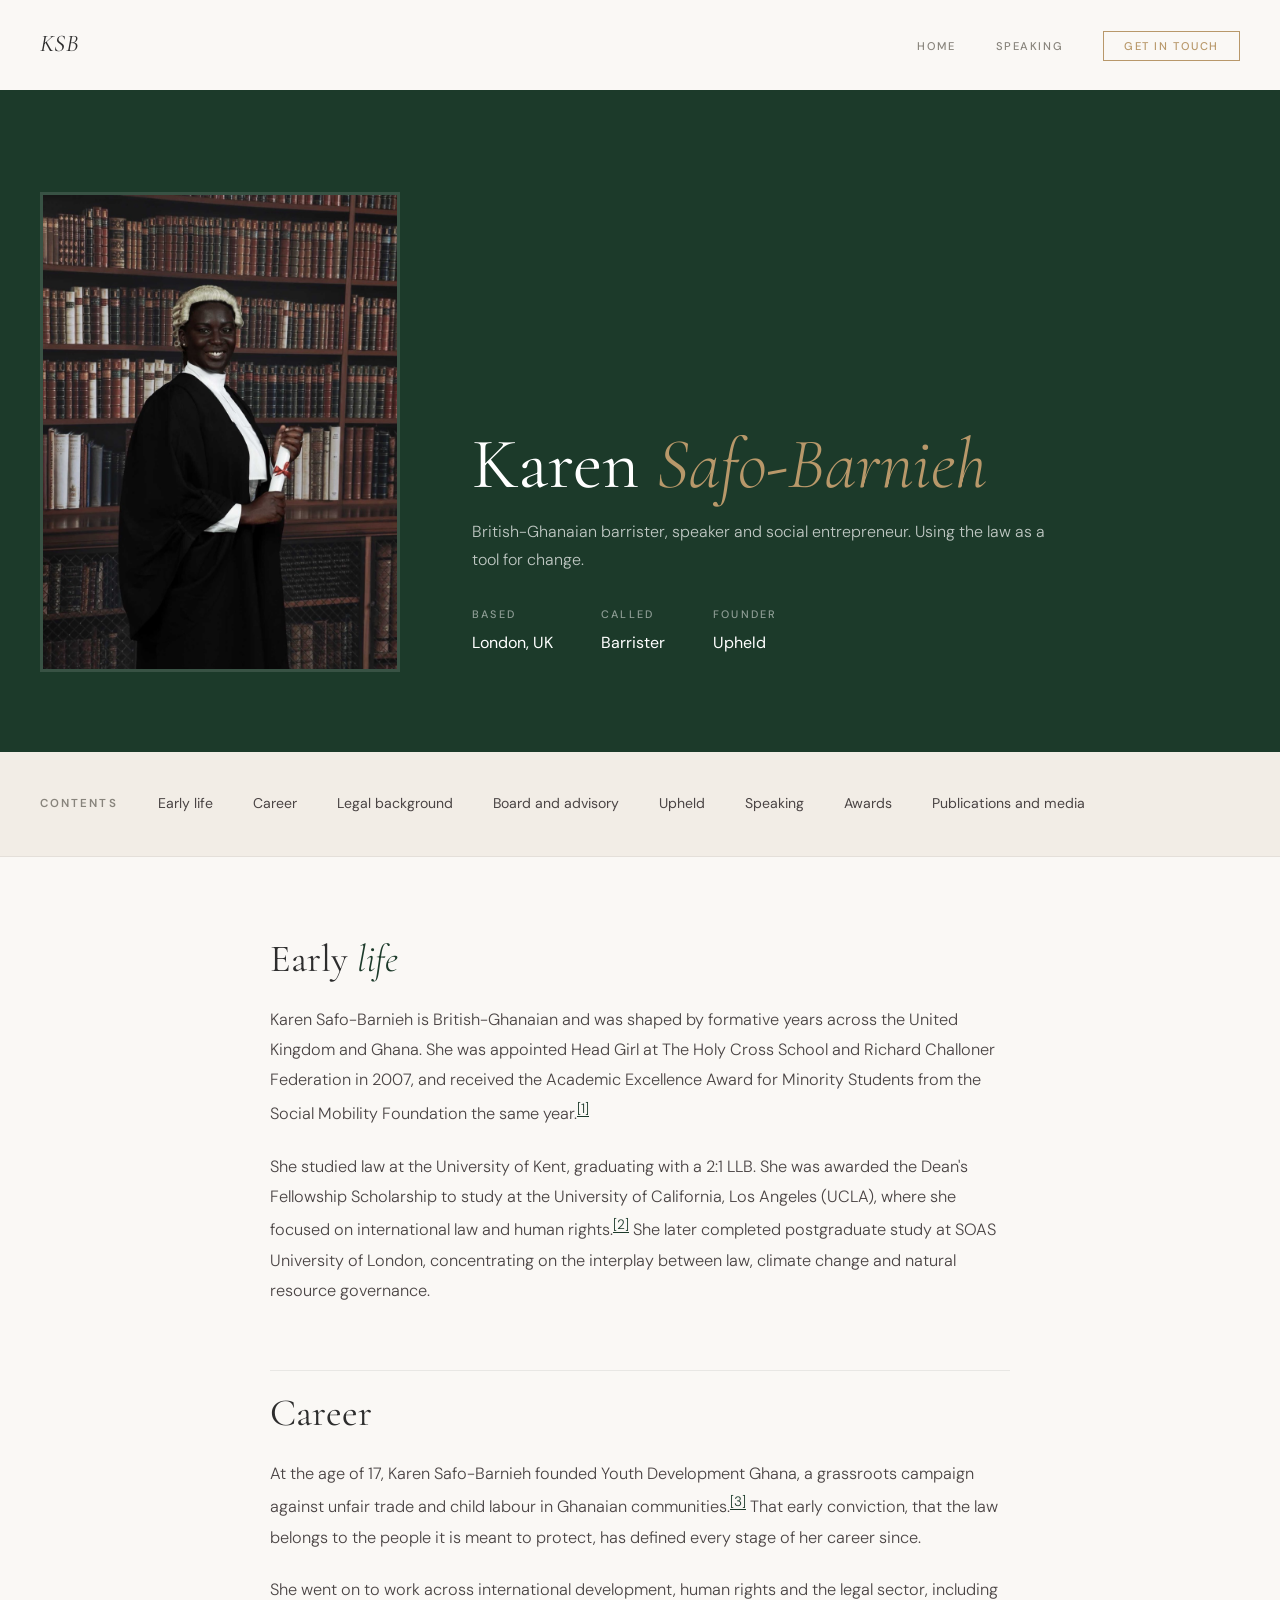
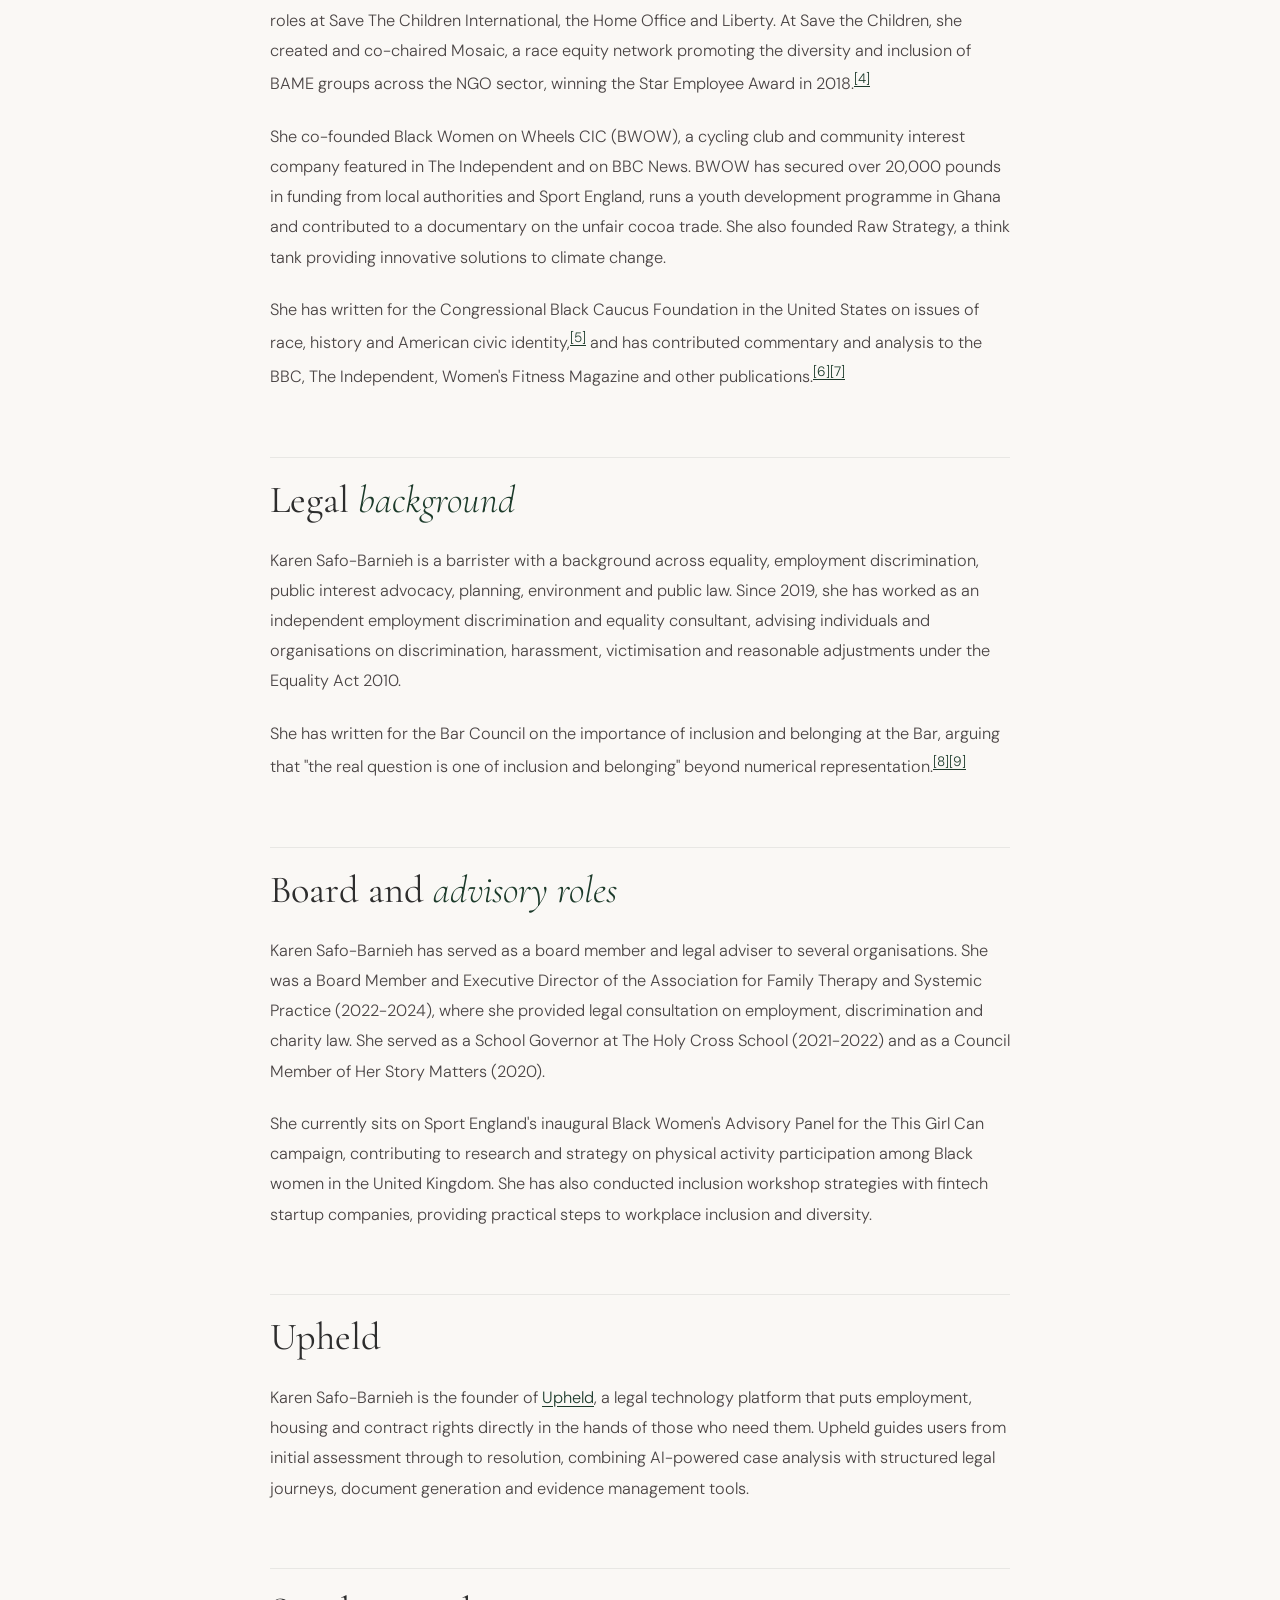
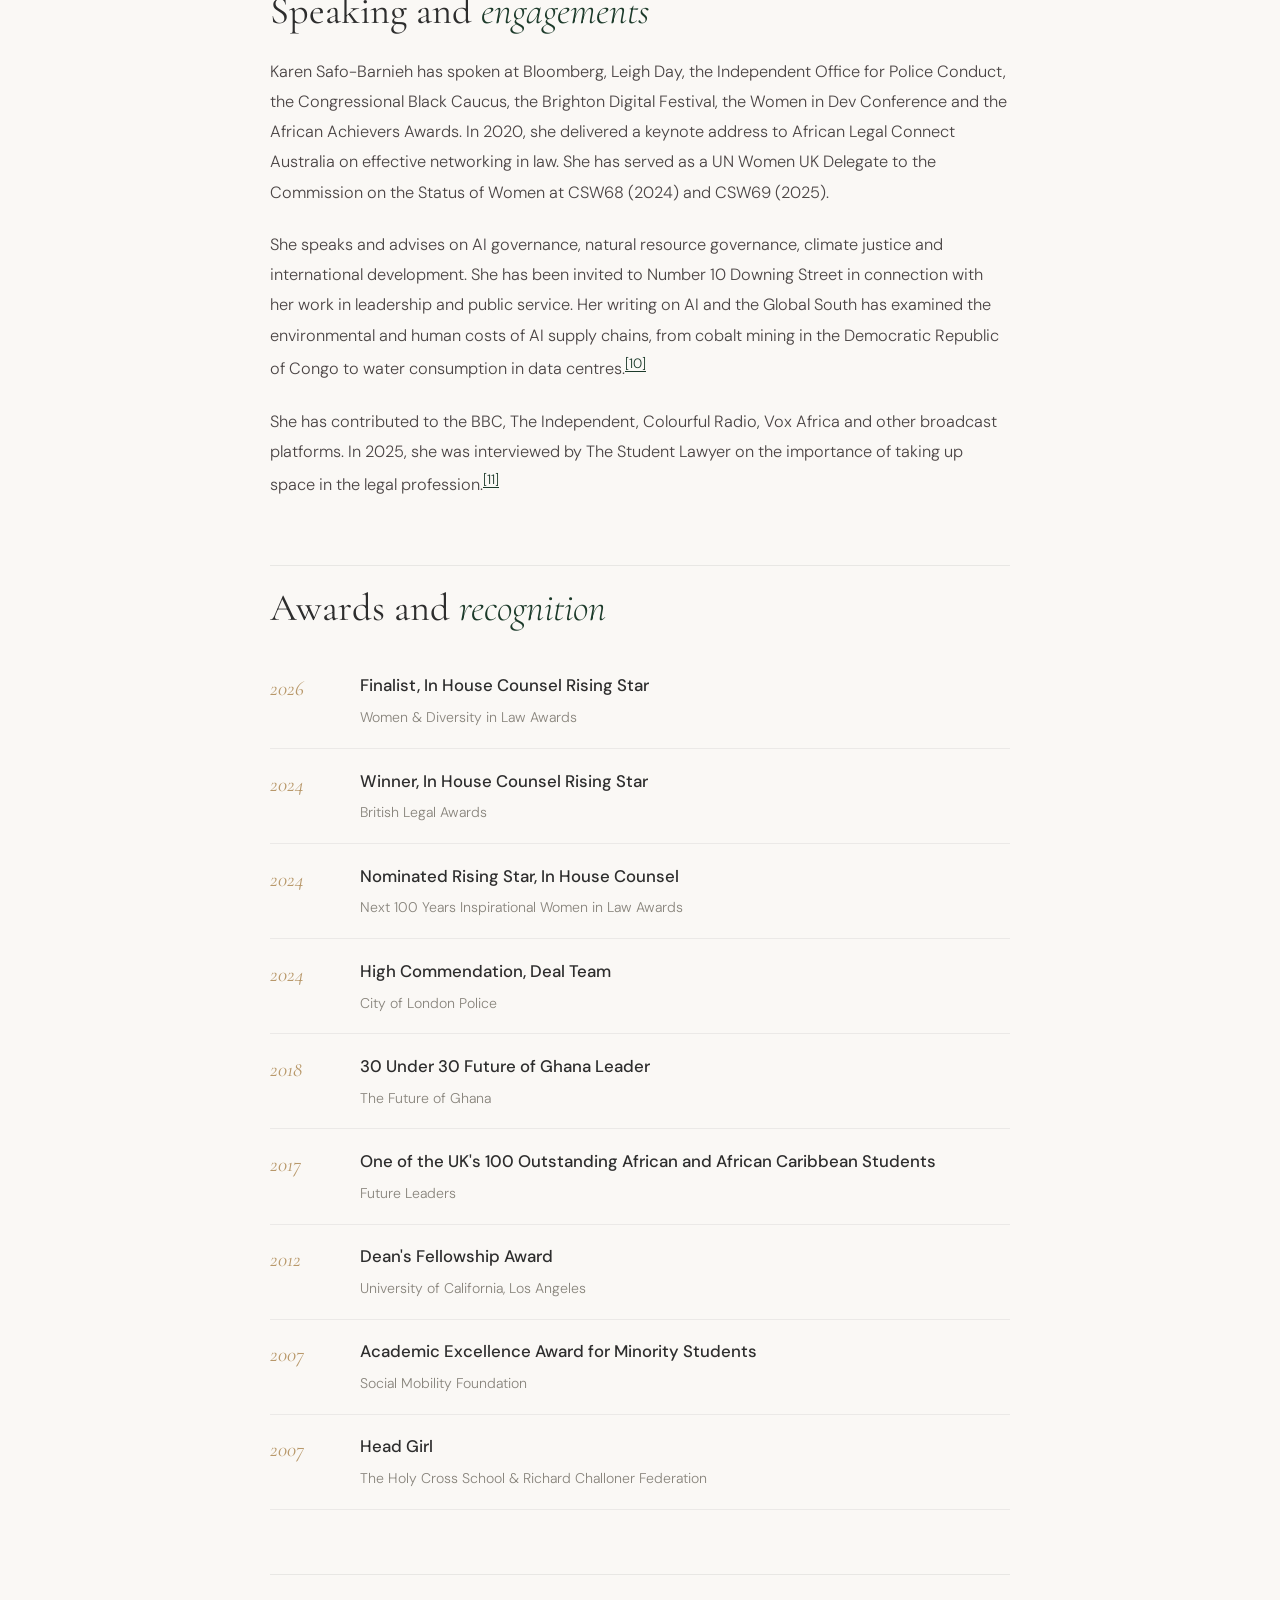
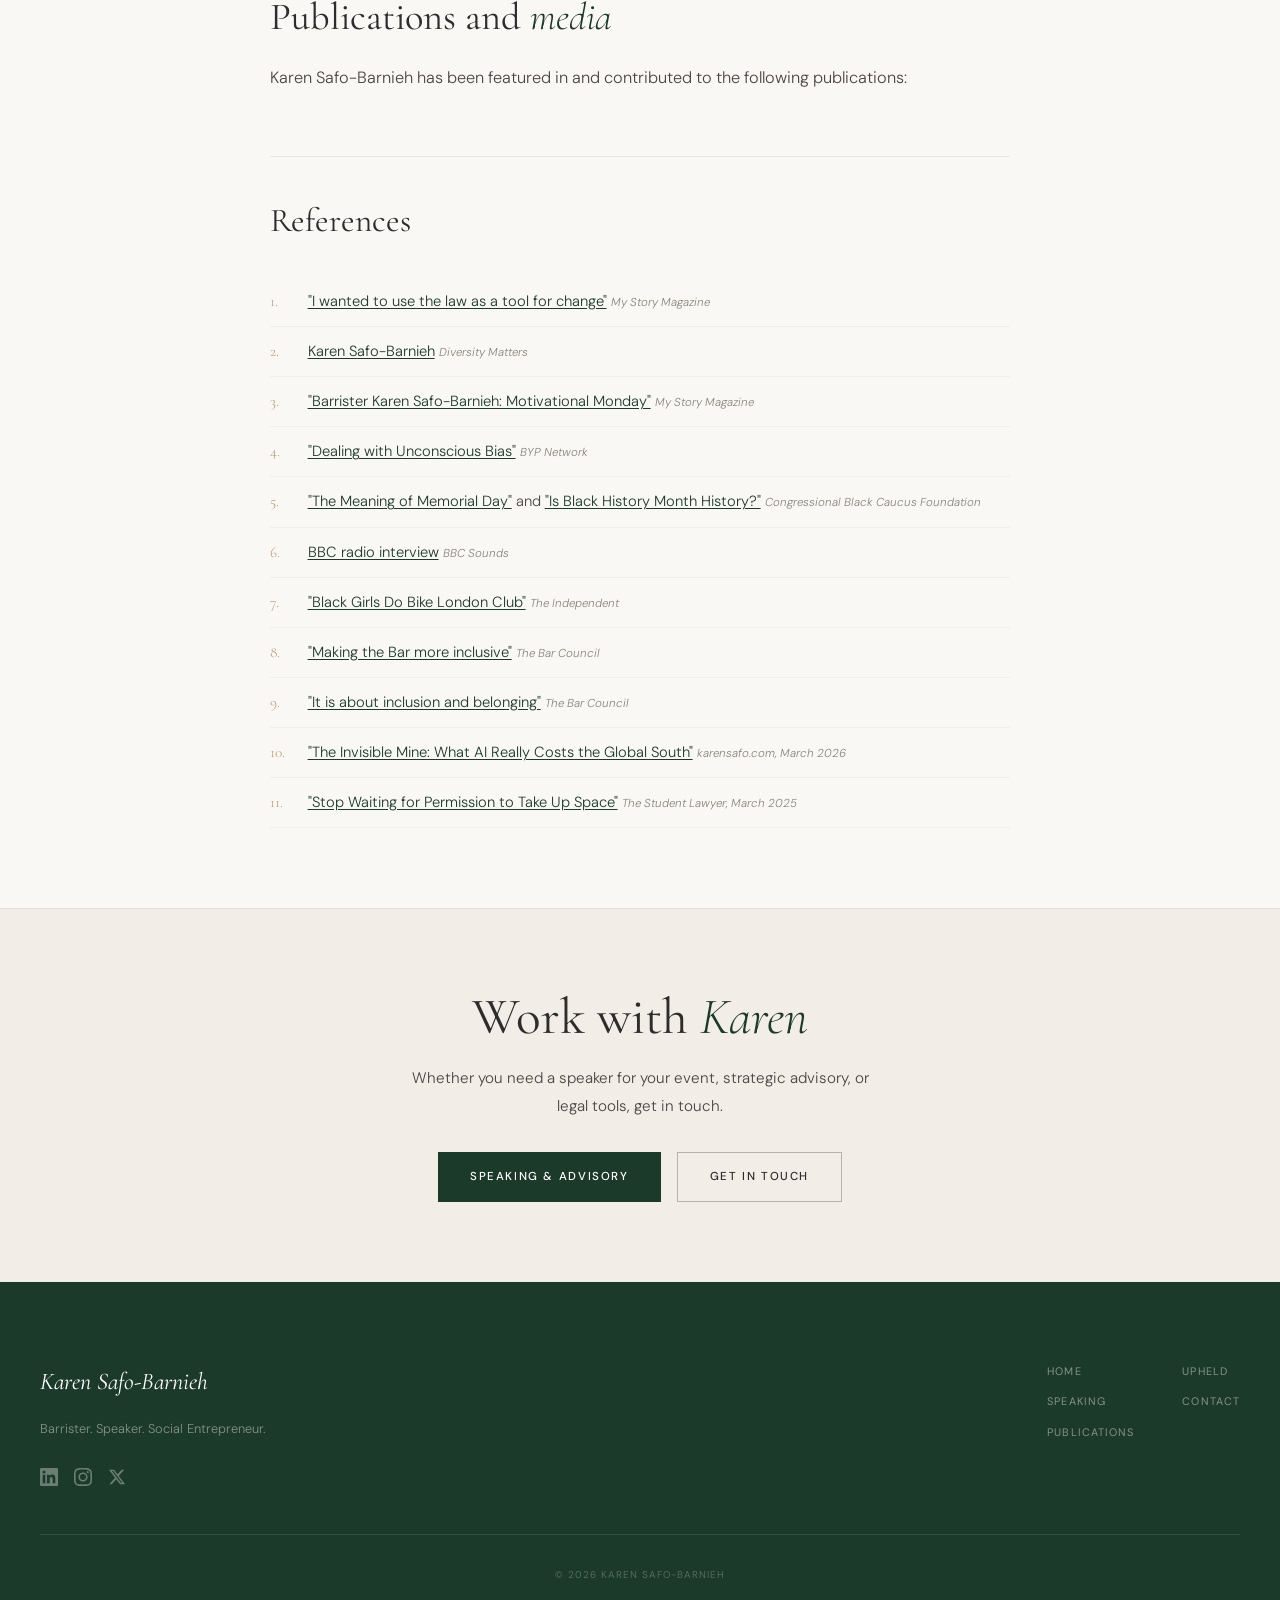
==== commit a7ac7227: "Restore intro curtain and correct legal background" ====
--- a/about.html
+++ b/about.html
@@ -76,8 +76,7 @@
             "founder": [
                 { "@type": "Organization", "name": "Youth Development Ghana" },
                 { "@type": "Organization", "name": "Upheld", "url": "https://upheld.co.uk" }
-            ],
-            "memberOf": { "@type": "Organization", "name": "Francis Taylor Building" }
+            ]
         }
     }
     </script>
@@ -98,7 +97,7 @@
     <link rel="preconnect" href="https://fonts.googleapis.com">
     <link rel="preconnect" href="https://fonts.gstatic.com" crossorigin>
     <link href="https://fonts.googleapis.com/css2?family=Cormorant+Garamond:ital,wght@0,300;0,400;0,500;1,300;1,400;1,500&family=DM+Sans:opsz,wght@9..40,300;9..40,400;9..40,500&display=swap" rel="stylesheet">
-    <link rel="stylesheet" href="styles.css?v=20260526">
+    <link rel="stylesheet" href="styles.css?v=20260526b">
     <style>
         .bio-hero {
             padding: 12rem 0 5rem;
@@ -365,8 +364,8 @@
                             <dd>London, UK</dd>
                         </div>
                         <div>
-                            <dt>Chambers</dt>
-                            <dd>Francis Taylor Building</dd>
+                            <dt>Called</dt>
+                            <dd>Barrister</dd>
                         </div>
                         <div>
                             <dt>Founder</dt>
@@ -409,7 +408,7 @@
         <p>She has written for the Congressional Black Caucus Foundation in the United States on issues of race, history and American civic identity,<sup><a href="#ref-5">[5]</a></sup> and has contributed commentary and analysis to the BBC, The Independent, Women's Fitness Magazine and other publications.<sup><a href="#ref-6">[6]</a></sup><sup><a href="#ref-7">[7]</a></sup></p>
 
         <h2 id="legal-background">Legal <em>background</em></h2>
-        <p>Karen Safo-Barnieh is a barrister and a member of Francis Taylor Building, one of the leading planning, environment and public law chambers in the United Kingdom. Since 2019, she has worked as an independent employment discrimination and equality consultant, advising individuals and organisations on discrimination, harassment, victimisation and reasonable adjustments under the Equality Act 2010.</p>
+        <p>Karen Safo-Barnieh is a barrister with a background across equality, employment discrimination, public interest advocacy, planning, environment and public law. Since 2019, she has worked as an independent employment discrimination and equality consultant, advising individuals and organisations on discrimination, harassment, victimisation and reasonable adjustments under the Equality Act 2010.</p>
         <p>She has written for the Bar Council on the importance of inclusion and belonging at the Bar, arguing that "the real question is one of inclusion and belonging" beyond numerical representation.<sup><a href="#ref-8">[8]</a></sup><sup><a href="#ref-9">[9]</a></sup></p>
 
         <h2 id="board">Board and <em>advisory roles</em></h2>
@@ -562,6 +561,6 @@
         </div>
     </footer>
 
-    <script src="script.js?v=20260526" defer></script>
+    <script src="script.js?v=20260526b" defer></script>
 </body>
 </html>
--- a/styles.css
+++ b/styles.css
@@ -51,7 +51,7 @@
     place-items: center;
     background: var(--ivory);
     pointer-events: none;
-    animation: introExit 3.2s var(--ease) forwards;
+    animation: introExit 5.3s var(--ease) forwards;
 }
 .intro-content {
     display: flex;
@@ -69,7 +69,7 @@
     color: var(--green);
     transform-origin: center;
     text-shadow: 0 0 0.01em currentColor;
-    animation: introMark 2.95s var(--ease) forwards;
+    animation: introMark 5.1s var(--ease) forwards;
 }
 .intro-subtitle {
     font-size: clamp(0.78rem, 2vw, 1.08rem);
@@ -79,7 +79,7 @@
     text-align: center;
     text-transform: uppercase;
     color: var(--brass);
-    animation: introSubtitle 2.95s var(--ease) forwards;
+    animation: introSubtitle 5.1s var(--ease) forwards;
 }
 .intro-loader.is-hidden { display: none; }
 @keyframes introMark {
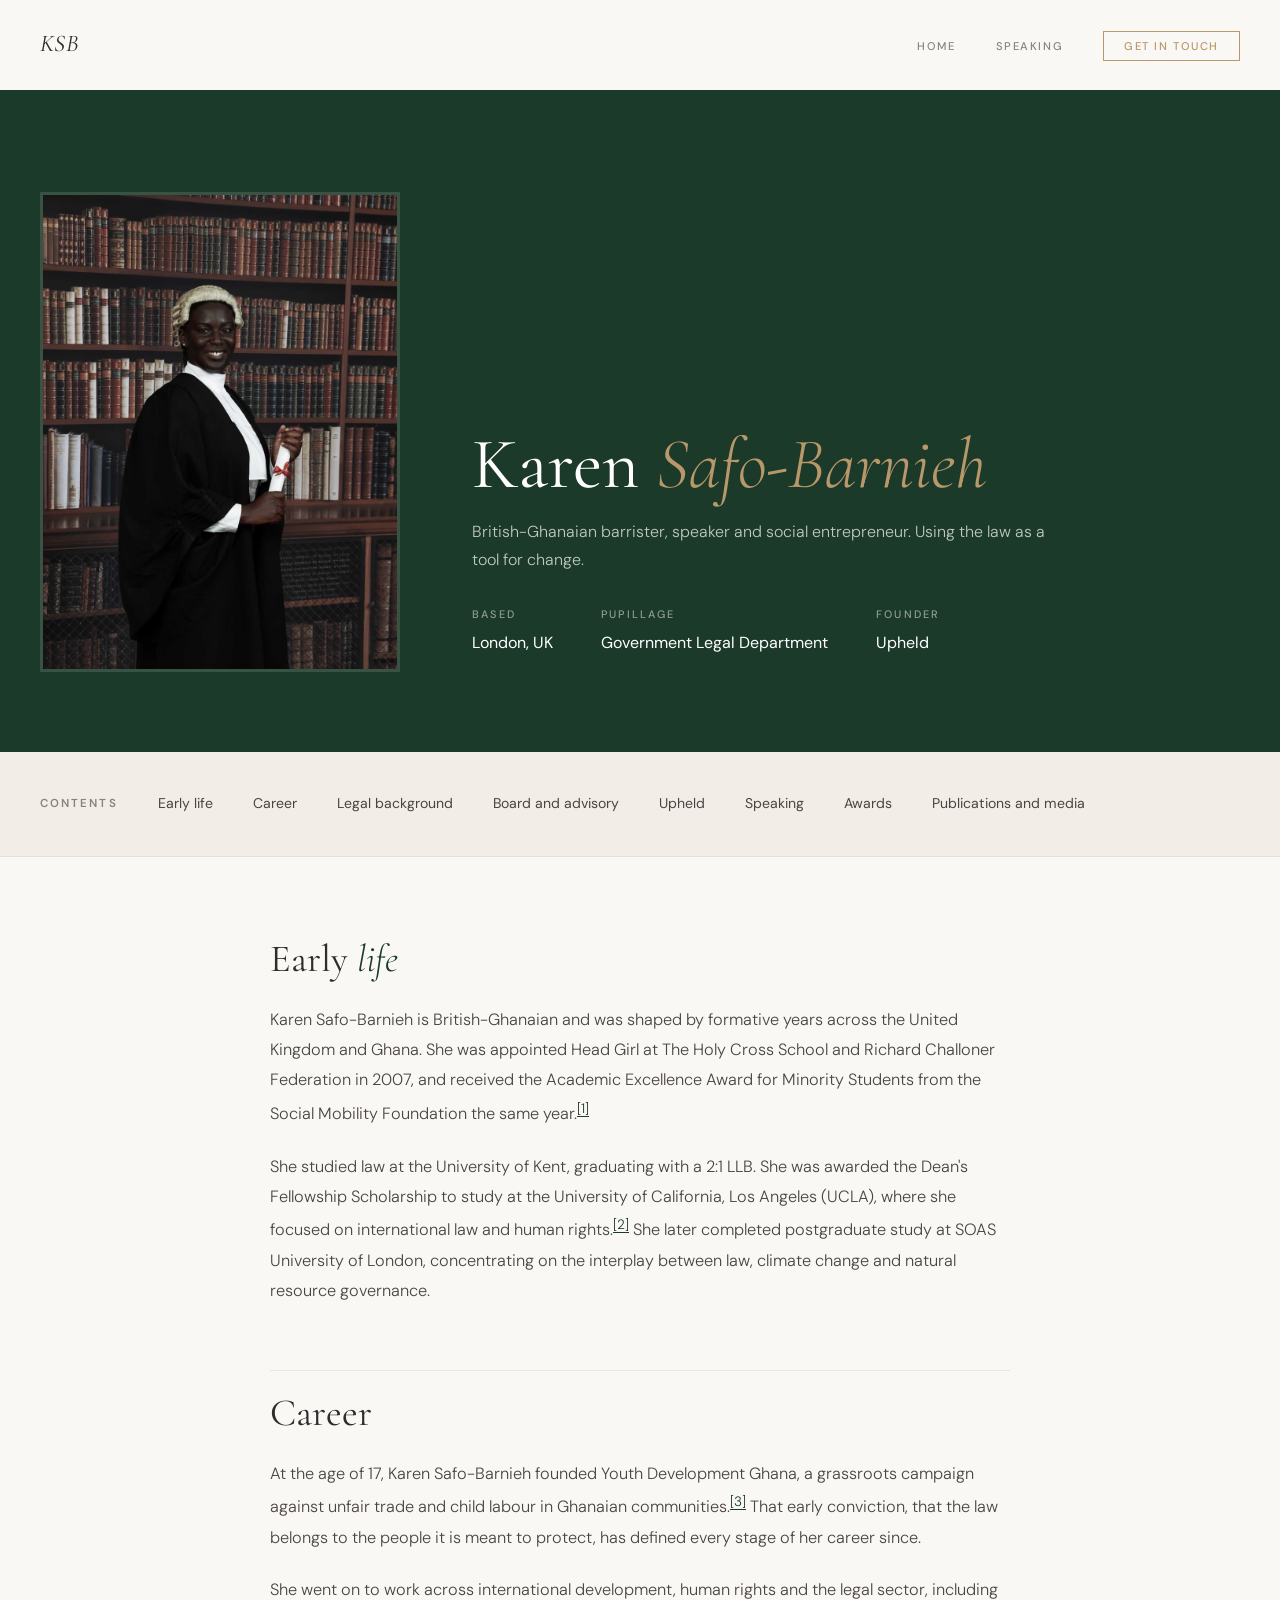
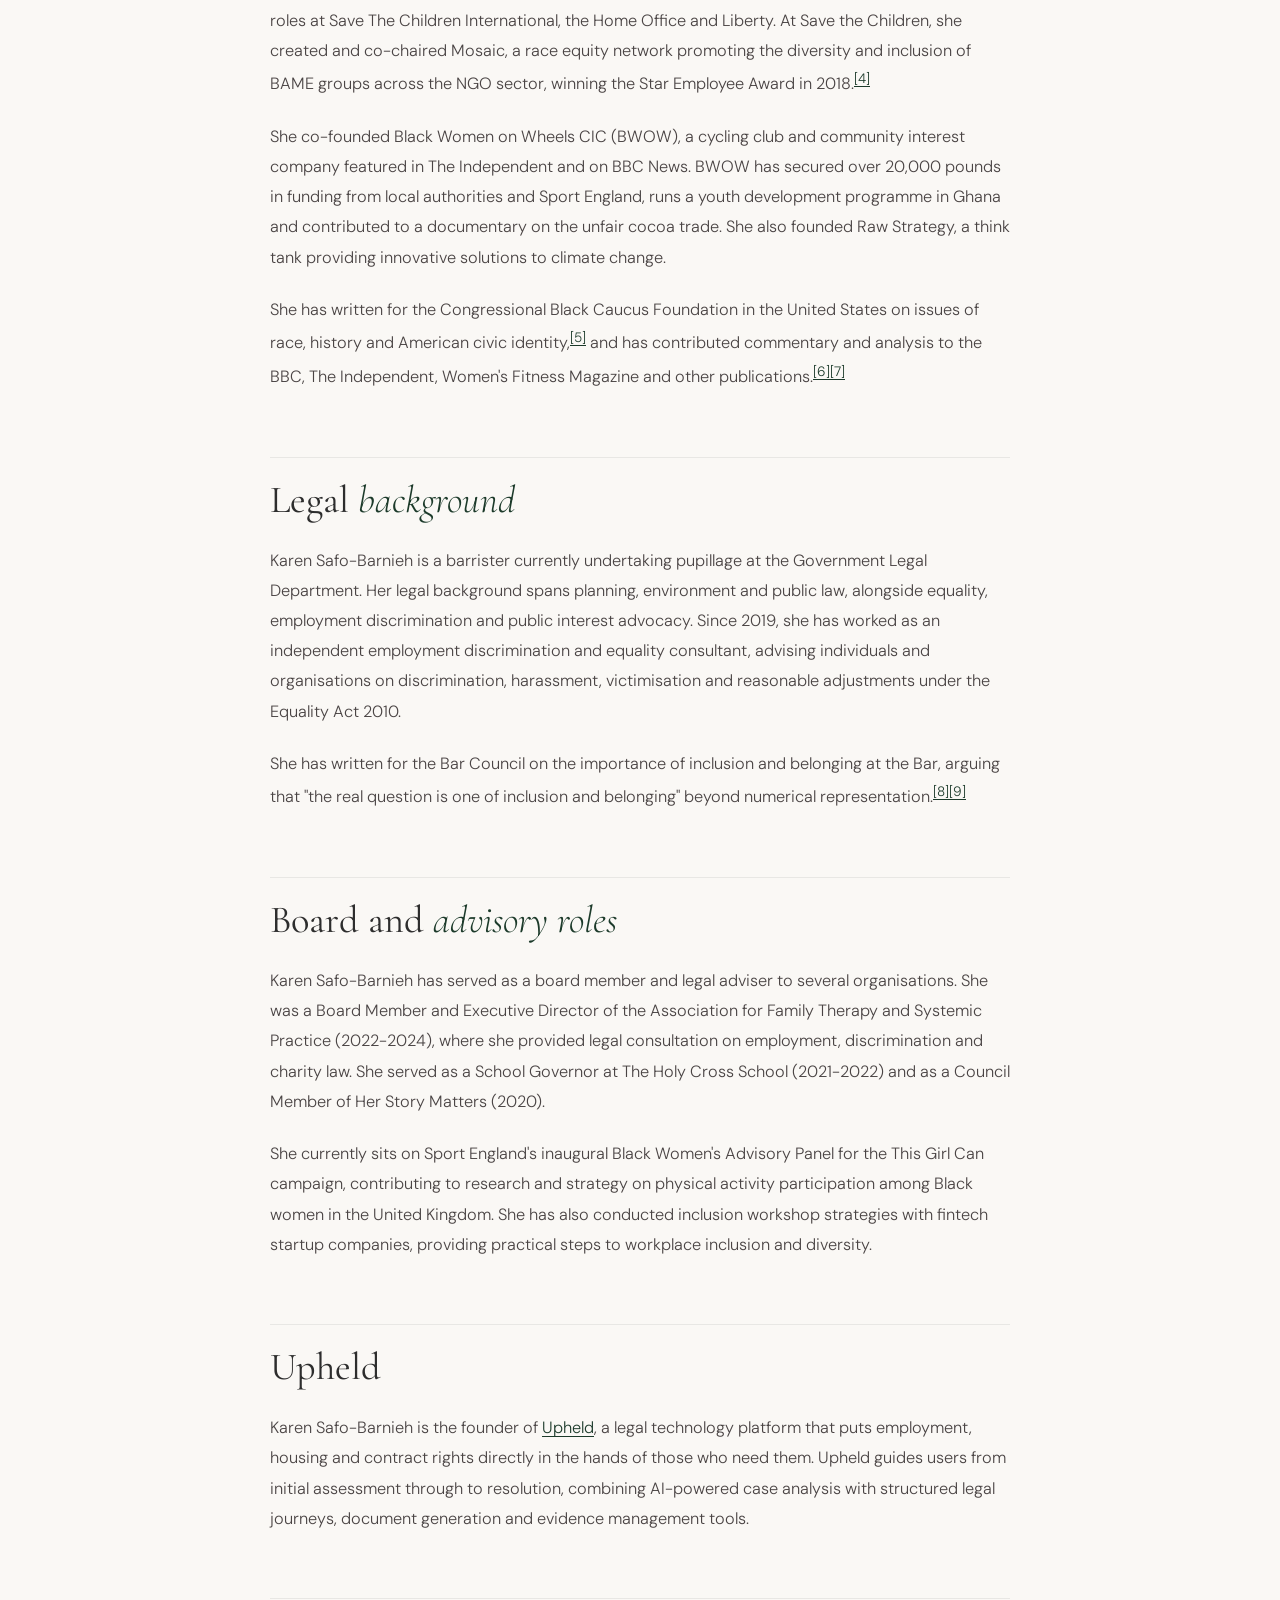
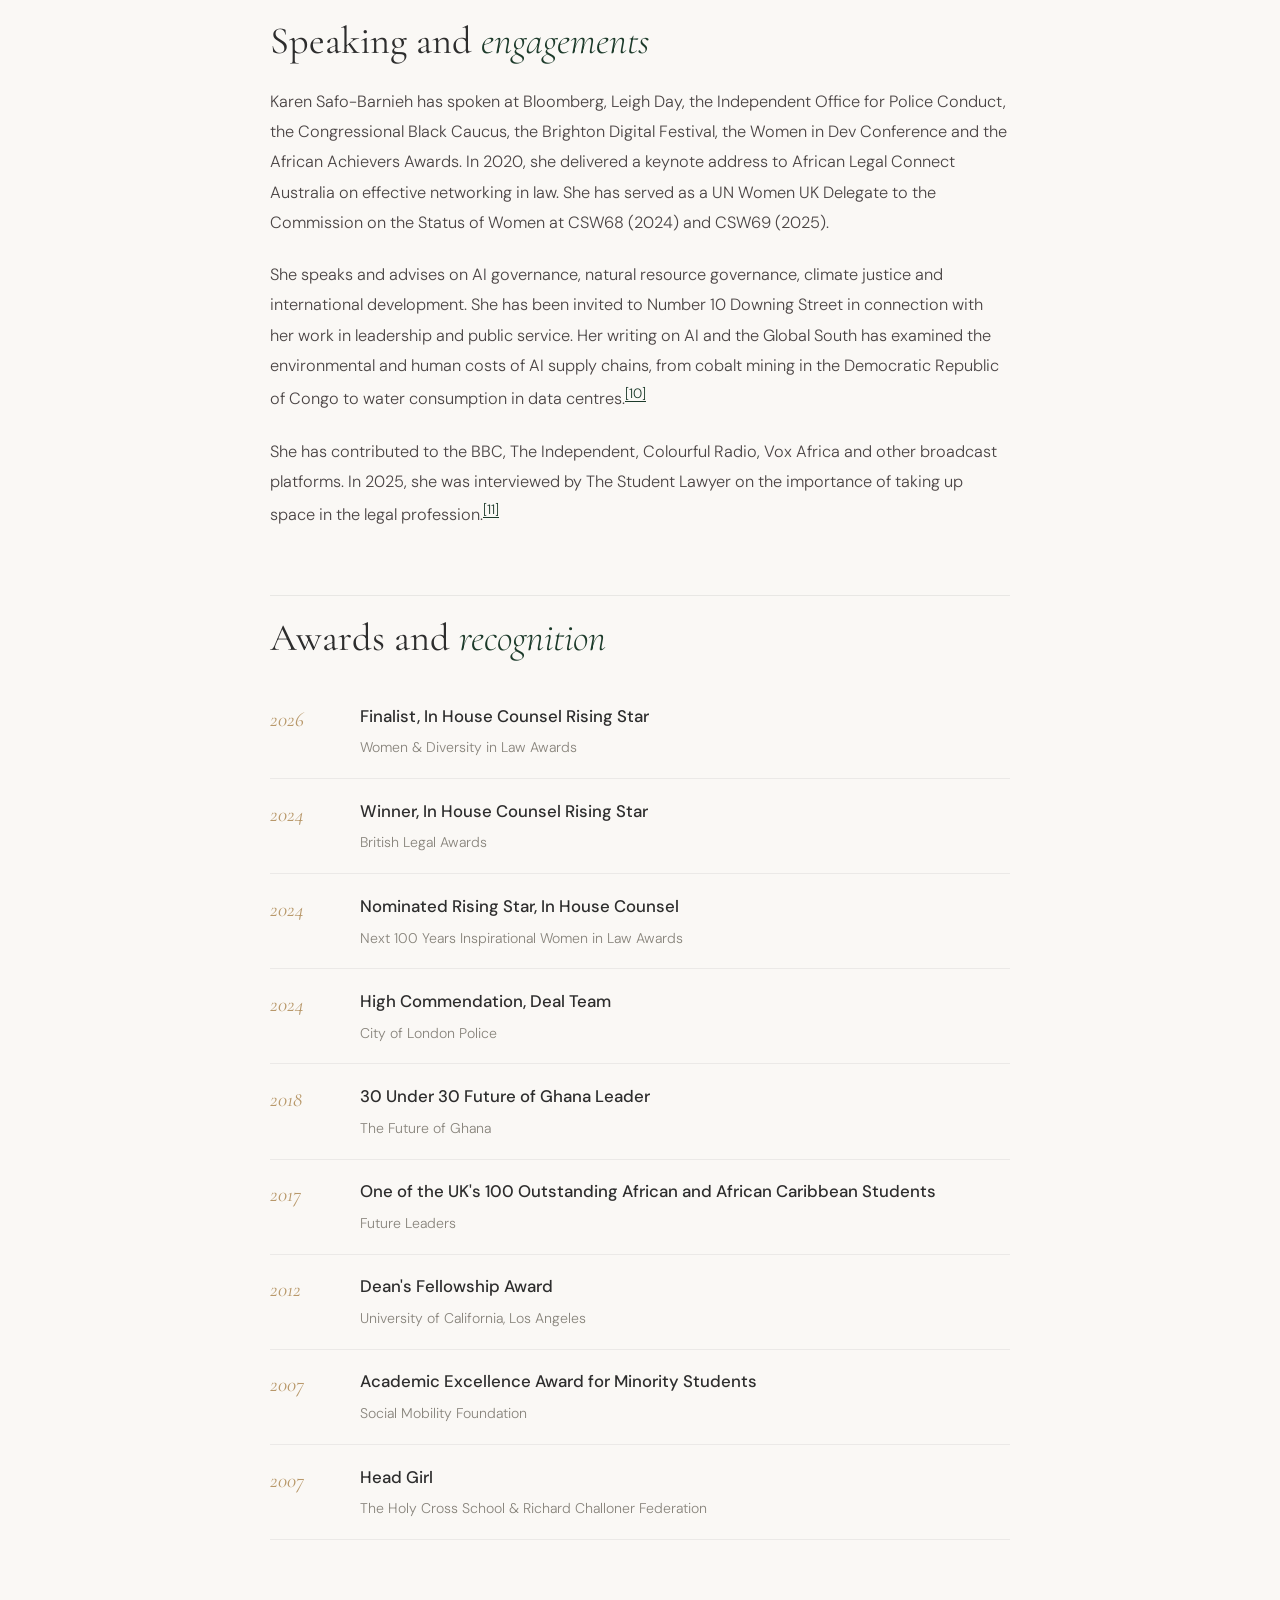
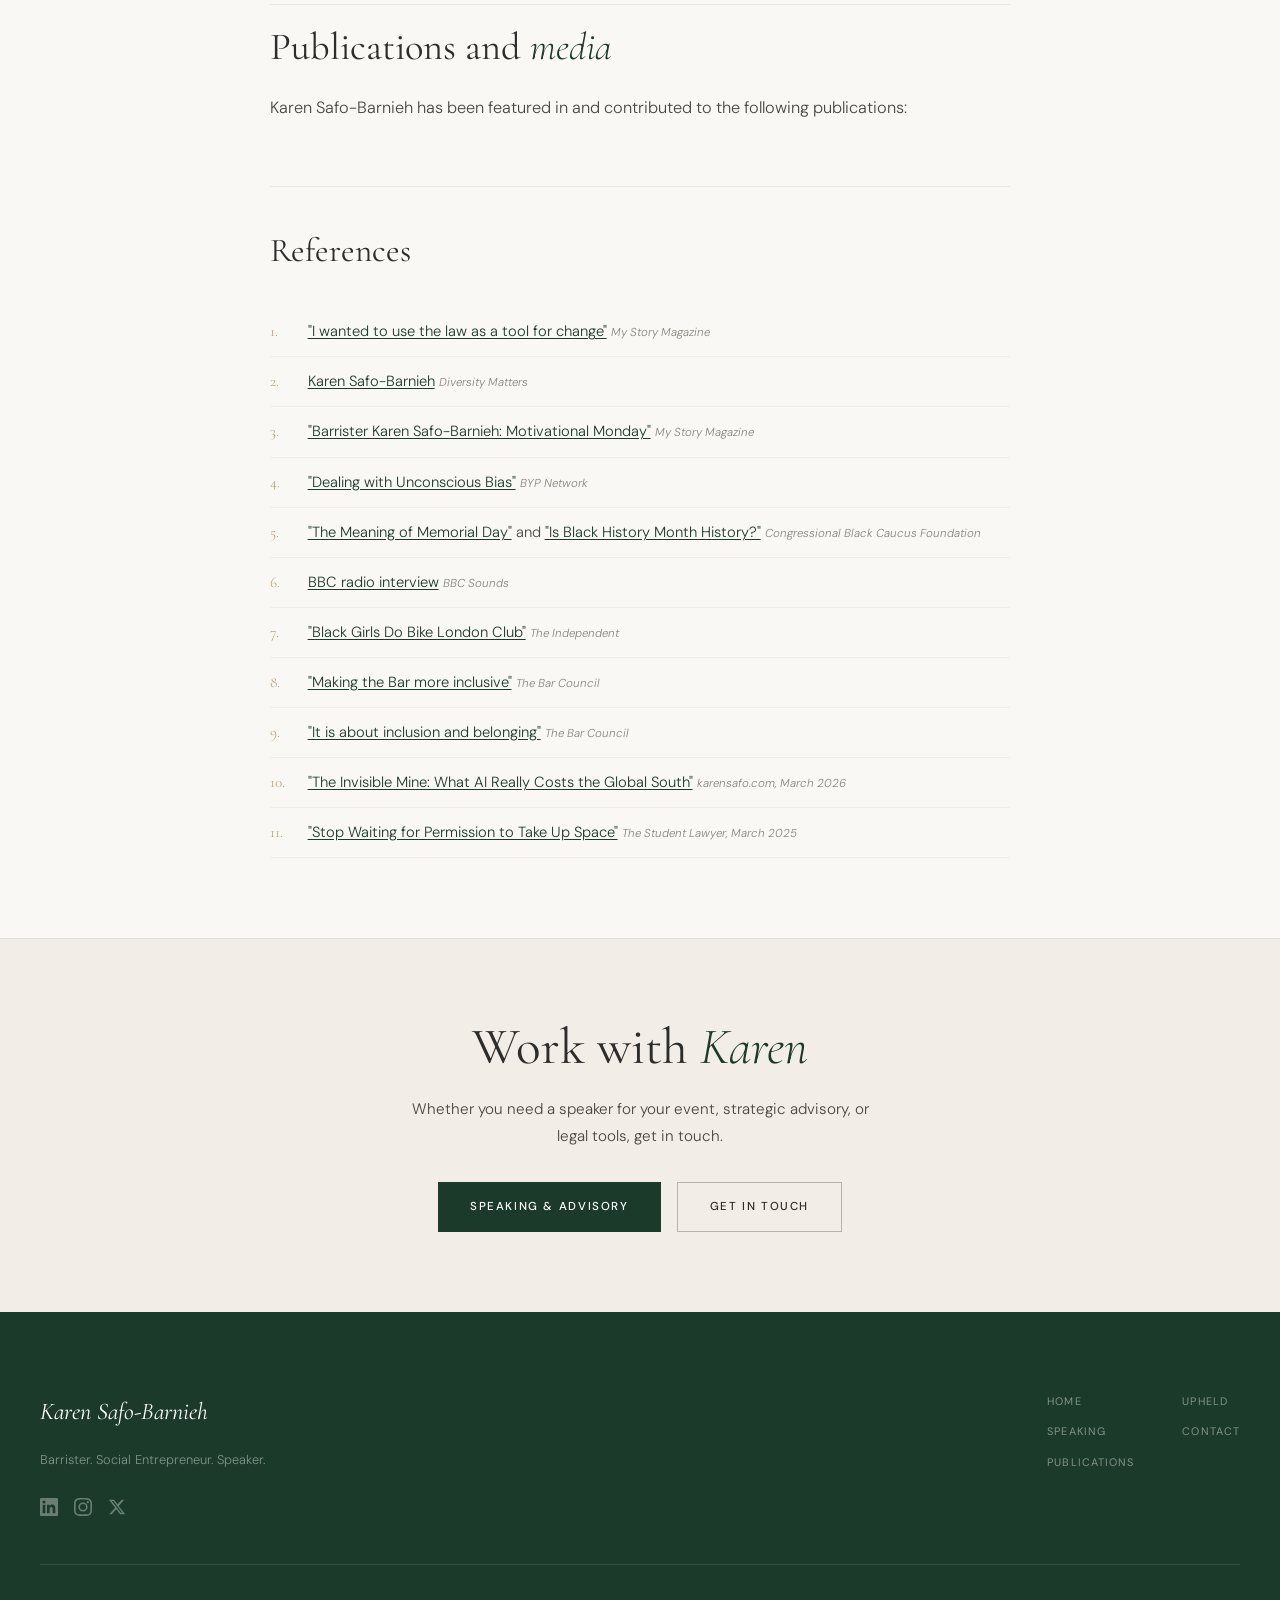
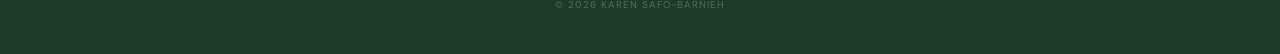
==== commit 095a8341: "Update pupillage status and hero role order" ====
--- a/about.html
+++ b/about.html
@@ -3,7 +3,7 @@
 <head>
     <meta charset="UTF-8">
     <meta name="viewport" content="width=device-width, initial-scale=1.0">
-    <title>Karen Safo-Barnieh — Barrister, Speaker &amp; Social Entrepreneur | Biography</title>
+    <title>Karen Safo-Barnieh — Barrister, Social Entrepreneur &amp; Speaker | Biography</title>
     <meta name="description" content="Karen Safo-Barnieh (also known as Karen Safo, Karen Safo-Barnieh Olutogun) is a British-Ghanaian barrister, speaker and social entrepreneur. Winner of the British Legal Awards Rising Star 2024. Founder of Upheld and Youth Development Ghana.">
     <meta name="keywords" content="Karen Safo-Barnieh, Karen Safo, Karen Safo Barnieh, Karen Barnieh, Karen Safo-Barnieh Olutogun, barrister, speaker, social entrepreneur, human rights, Upheld, Youth Development Ghana, British Legal Awards, BBC, Bar Council">
     <meta property="og:type" content="profile">
@@ -34,7 +34,7 @@
             "alternateName": ["Karen Safo", "Karen Safo Barnieh", "Karen Safo-Barnieh Olutogun", "Karen Barnieh"],
             "givenName": "Karen",
             "familyName": "Safo-Barnieh",
-            "jobTitle": "Barrister, Speaker and Social Entrepreneur",
+            "jobTitle": "Barrister, Social Entrepreneur and Speaker",
             "description": "British-Ghanaian barrister, speaker and social entrepreneur working across law, human rights, technology, governance and international development.",
             "url": "https://karensafo.com",
             "image": "https://karensafo.com/og-image.png",
@@ -76,7 +76,8 @@
             "founder": [
                 { "@type": "Organization", "name": "Youth Development Ghana" },
                 { "@type": "Organization", "name": "Upheld", "url": "https://upheld.co.uk" }
-            ]
+            ],
+            "worksFor": { "@type": "Organization", "name": "Government Legal Department" }
         }
     }
     </script>
@@ -364,8 +365,8 @@
                             <dd>London, UK</dd>
                         </div>
                         <div>
-                            <dt>Called</dt>
-                            <dd>Barrister</dd>
+                            <dt>Pupillage</dt>
+                            <dd>Government Legal Department</dd>
                         </div>
                         <div>
                             <dt>Founder</dt>
@@ -408,7 +409,7 @@
         <p>She has written for the Congressional Black Caucus Foundation in the United States on issues of race, history and American civic identity,<sup><a href="#ref-5">[5]</a></sup> and has contributed commentary and analysis to the BBC, The Independent, Women's Fitness Magazine and other publications.<sup><a href="#ref-6">[6]</a></sup><sup><a href="#ref-7">[7]</a></sup></p>
 
         <h2 id="legal-background">Legal <em>background</em></h2>
-        <p>Karen Safo-Barnieh is a barrister with a background across equality, employment discrimination, public interest advocacy, planning, environment and public law. Since 2019, she has worked as an independent employment discrimination and equality consultant, advising individuals and organisations on discrimination, harassment, victimisation and reasonable adjustments under the Equality Act 2010.</p>
+        <p>Karen Safo-Barnieh is a barrister currently undertaking pupillage at the Government Legal Department. Her legal background spans planning, environment and public law, alongside equality, employment discrimination and public interest advocacy. Since 2019, she has worked as an independent employment discrimination and equality consultant, advising individuals and organisations on discrimination, harassment, victimisation and reasonable adjustments under the Equality Act 2010.</p>
         <p>She has written for the Bar Council on the importance of inclusion and belonging at the Bar, arguing that "the real question is one of inclusion and belonging" beyond numerical representation.<sup><a href="#ref-8">[8]</a></sup><sup><a href="#ref-9">[9]</a></sup></p>
 
         <h2 id="board">Board and <em>advisory roles</em></h2>
@@ -530,7 +531,7 @@
             <div class="footer-inner">
                 <div class="footer-brand">
                     <a href="/" class="footer-logo">Karen Safo-Barnieh</a>
-                    <p class="footer-tagline">Barrister. Speaker. Social Entrepreneur.</p>
+                    <p class="footer-tagline">Barrister. Social Entrepreneur. Speaker.</p>
                     <div class="social-links">
                         <a href="https://www.linkedin.com/in/karen-s-34283646/" target="_blank" rel="noopener" aria-label="LinkedIn">
                             <svg width="18" height="18" viewBox="0 0 24 24" fill="currentColor"><path d="M20.447 20.452h-3.554v-5.569c0-1.328-.027-3.037-1.852-3.037-1.853 0-2.136 1.445-2.136 2.939v5.667H9.351V9h3.414v1.561h.046c.477-.9 1.637-1.85 3.37-1.85 3.601 0 4.267 2.37 4.267 5.455v6.286zM5.337 7.433a2.062 2.062 0 01-2.063-2.065 2.064 2.064 0 112.063 2.065zm1.782 13.019H3.555V9h3.564v11.452zM22.225 0H1.771C.792 0 0 .774 0 1.729v20.542C0 23.227.792 24 1.771 24h20.451C23.2 24 24 23.227 24 22.271V1.729C24 .774 23.2 0 22.222 0h.003z"/></svg>
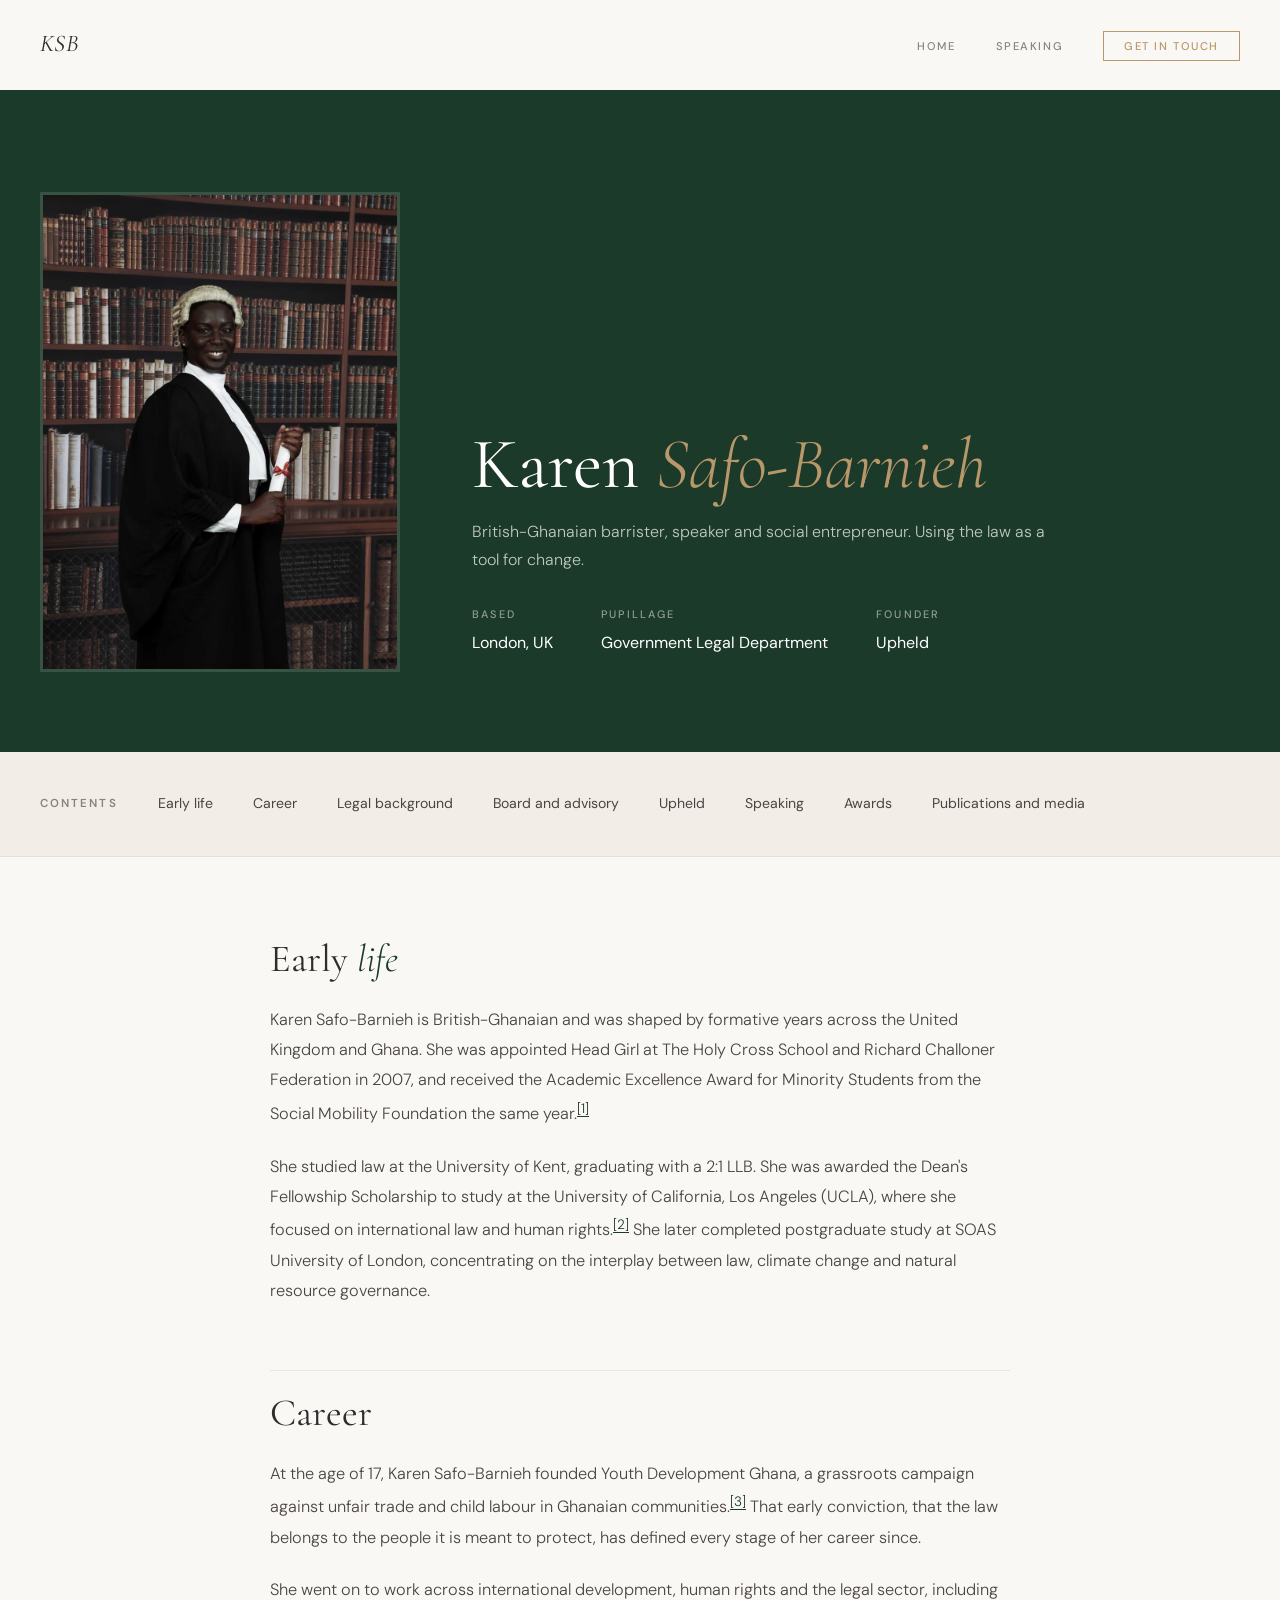
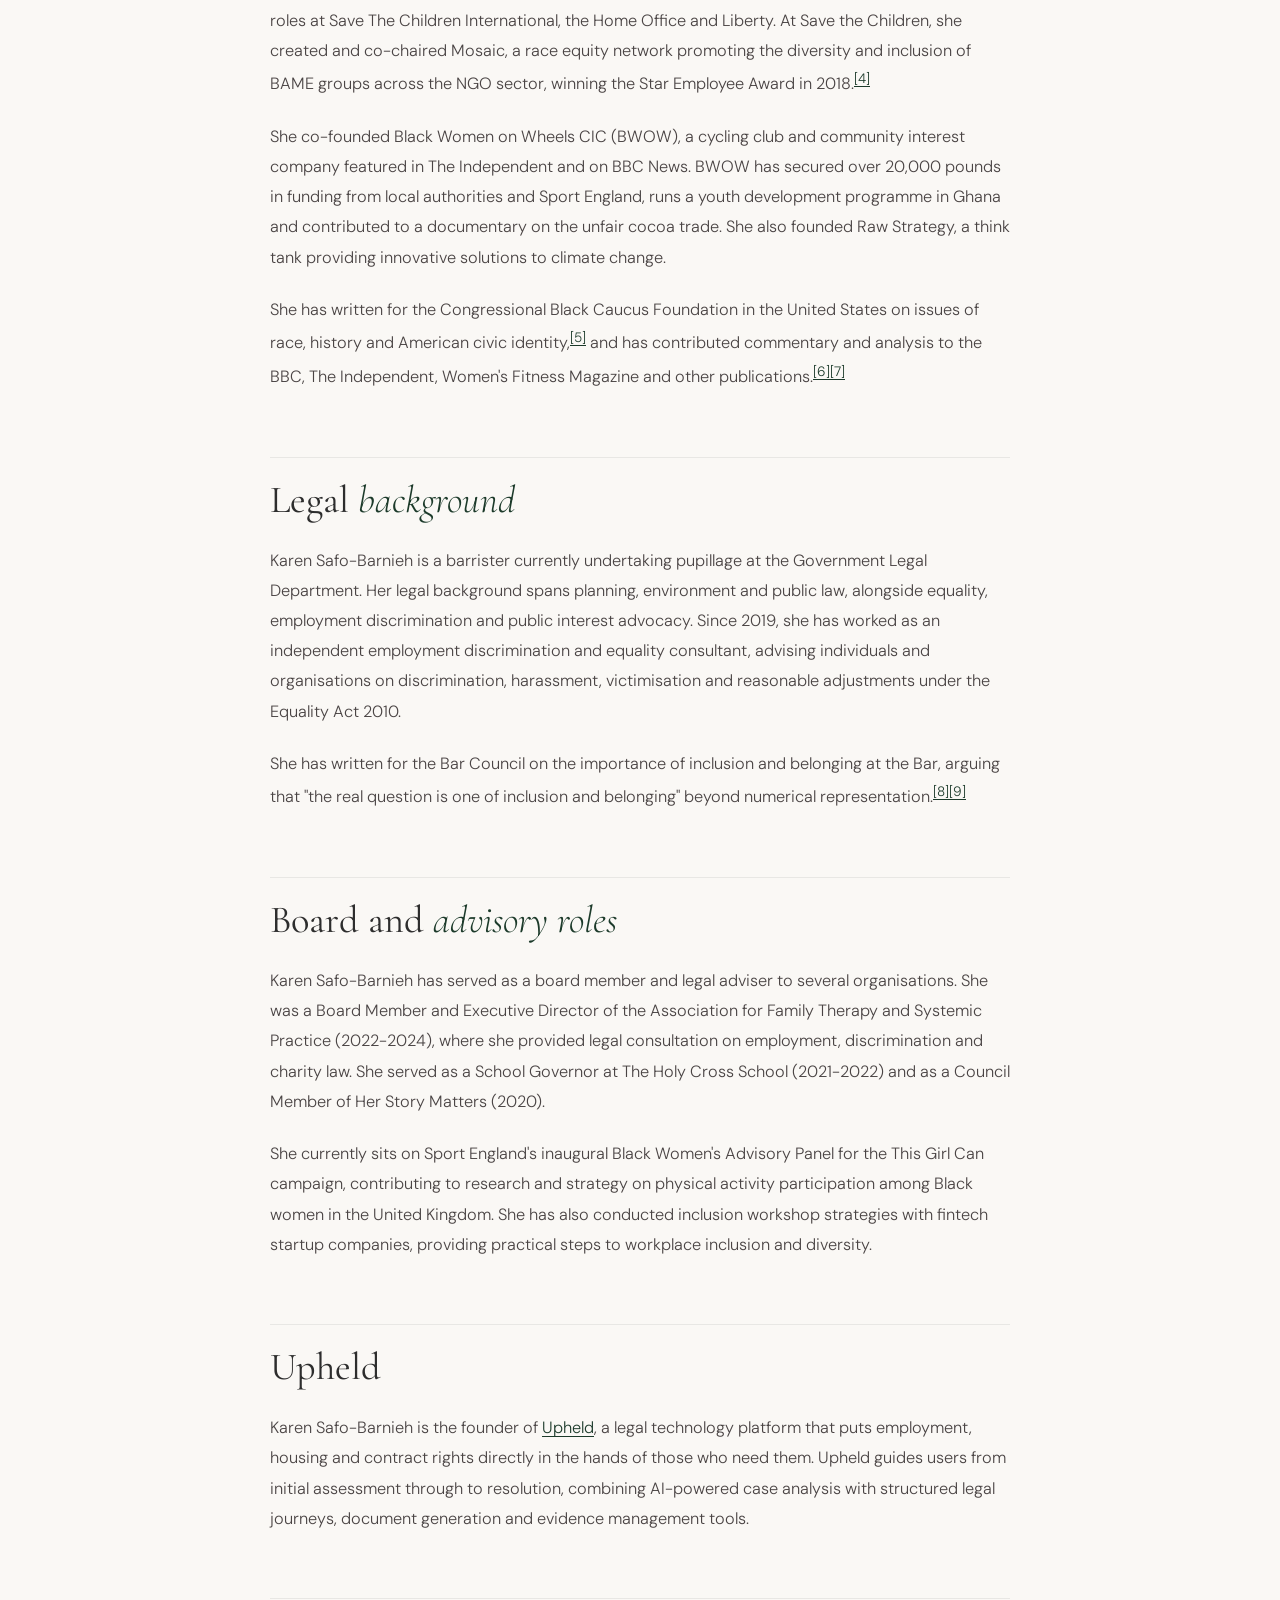
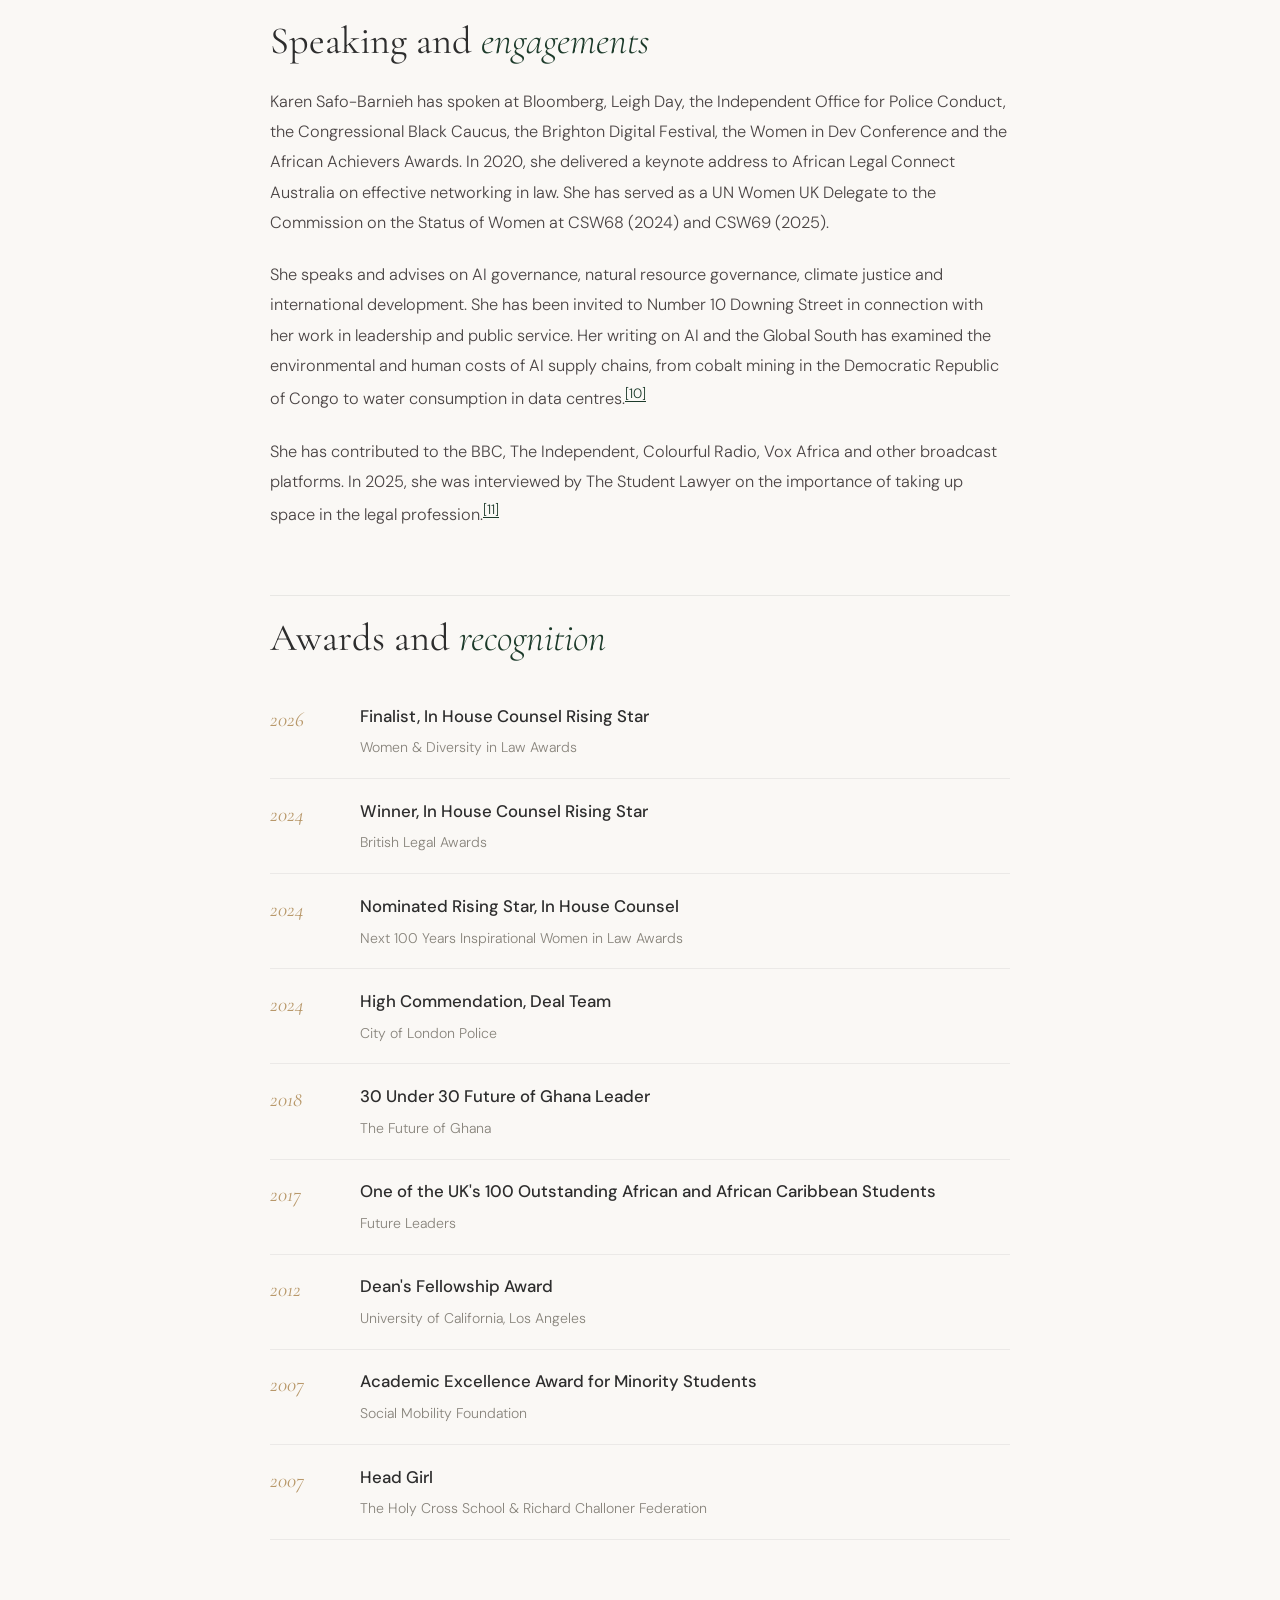
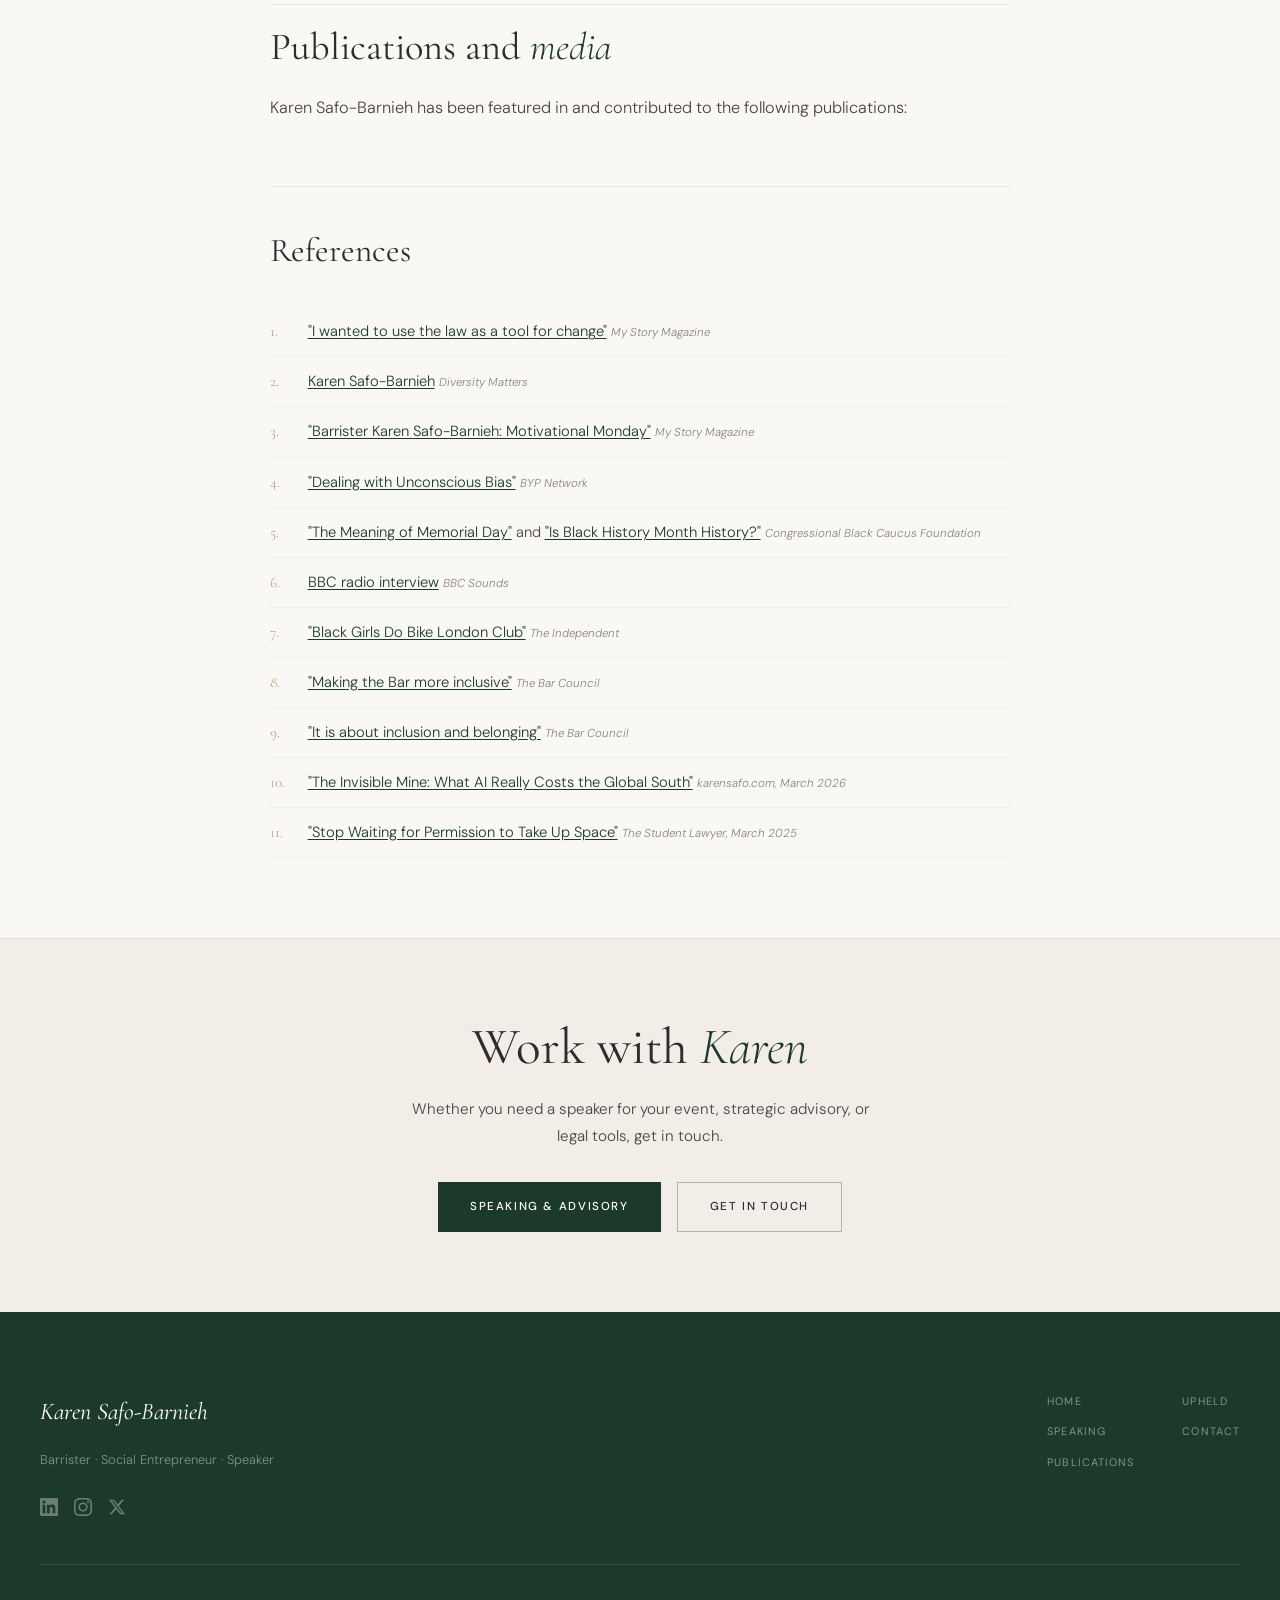
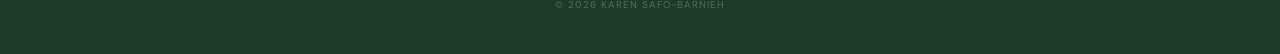
==== commit 530d30a2: "Remove punctuation from hero role labels" ====
--- a/about.html
+++ b/about.html
@@ -98,7 +98,7 @@
     <link rel="preconnect" href="https://fonts.googleapis.com">
     <link rel="preconnect" href="https://fonts.gstatic.com" crossorigin>
     <link href="https://fonts.googleapis.com/css2?family=Cormorant+Garamond:ital,wght@0,300;0,400;0,500;1,300;1,400;1,500&family=DM+Sans:opsz,wght@9..40,300;9..40,400;9..40,500&display=swap" rel="stylesheet">
-    <link rel="stylesheet" href="styles.css?v=20260526b">
+    <link rel="stylesheet" href="styles.css?v=20260526c">
     <style>
         .bio-hero {
             padding: 12rem 0 5rem;
@@ -531,7 +531,7 @@
             <div class="footer-inner">
                 <div class="footer-brand">
                     <a href="/" class="footer-logo">Karen Safo-Barnieh</a>
-                    <p class="footer-tagline">Barrister. Social Entrepreneur. Speaker.</p>
+                    <p class="footer-tagline">Barrister &middot; Social Entrepreneur &middot; Speaker</p>
                     <div class="social-links">
                         <a href="https://www.linkedin.com/in/karen-s-34283646/" target="_blank" rel="noopener" aria-label="LinkedIn">
                             <svg width="18" height="18" viewBox="0 0 24 24" fill="currentColor"><path d="M20.447 20.452h-3.554v-5.569c0-1.328-.027-3.037-1.852-3.037-1.853 0-2.136 1.445-2.136 2.939v5.667H9.351V9h3.414v1.561h.046c.477-.9 1.637-1.85 3.37-1.85 3.601 0 4.267 2.37 4.267 5.455v6.286zM5.337 7.433a2.062 2.062 0 01-2.063-2.065 2.064 2.064 0 112.063 2.065zm1.782 13.019H3.555V9h3.564v11.452zM22.225 0H1.771C.792 0 0 .774 0 1.729v20.542C0 23.227.792 24 1.771 24h20.451C23.2 24 24 23.227 24 22.271V1.729C24 .774 23.2 0 22.222 0h.003z"/></svg>
--- a/styles.css
+++ b/styles.css
@@ -257,9 +257,9 @@
     align-items: center;
 }
 .hero-label {
-    font-size: clamp(0.85rem, 1.1vw, 1.05rem); font-weight: 500; letter-spacing: 0.28em;
-    text-transform: uppercase; color: rgba(255,255,255,0.85); margin-bottom: 1.75rem;
-    height: 1.6em;
+    font-size: clamp(1.05rem, 1.8vw, 1.65rem); font-weight: 500; letter-spacing: 0.2em;
+    text-transform: uppercase; color: rgba(255,255,255,0.9); margin-bottom: 1.75rem;
+    height: 1.45em;
     overflow: hidden;
     position: relative;
 }
@@ -270,8 +270,8 @@
 }
 .hero-rotate span {
     display: block;
-    height: 1.6em;
-    line-height: 1.6em;
+    height: 1.45em;
+    line-height: 1.45em;
 }
 @keyframes heroRotate {
     0%, 22%   { transform: translateY(0); }
@@ -1333,7 +1333,16 @@
         white-space: normal;
         max-width: 100%;
     }
-    .hero-label { font-size: 0.58rem; }
+    .hero-label {
+        font-size: clamp(1.15rem, 4.4vw, 1.55rem);
+        letter-spacing: 0.12em;
+        margin-bottom: 1.35rem;
+        height: 1.35em;
+    }
+    .hero-rotate span {
+        height: 1.35em;
+        line-height: 1.35em;
+    }
     .hero-tagline { font-size: 1rem; max-width: 320px; }
     .hero-actions { flex-direction: column; align-items: center; }
     .hero-actions .btn { width: min(100%, 280px); }
@@ -1466,6 +1475,8 @@
     }
     .hero-rotate {
         flex-direction: row;
+        flex-wrap: wrap;
+        justify-content: center;
         gap: 0.5em;
     }
     .hero-rotate span {
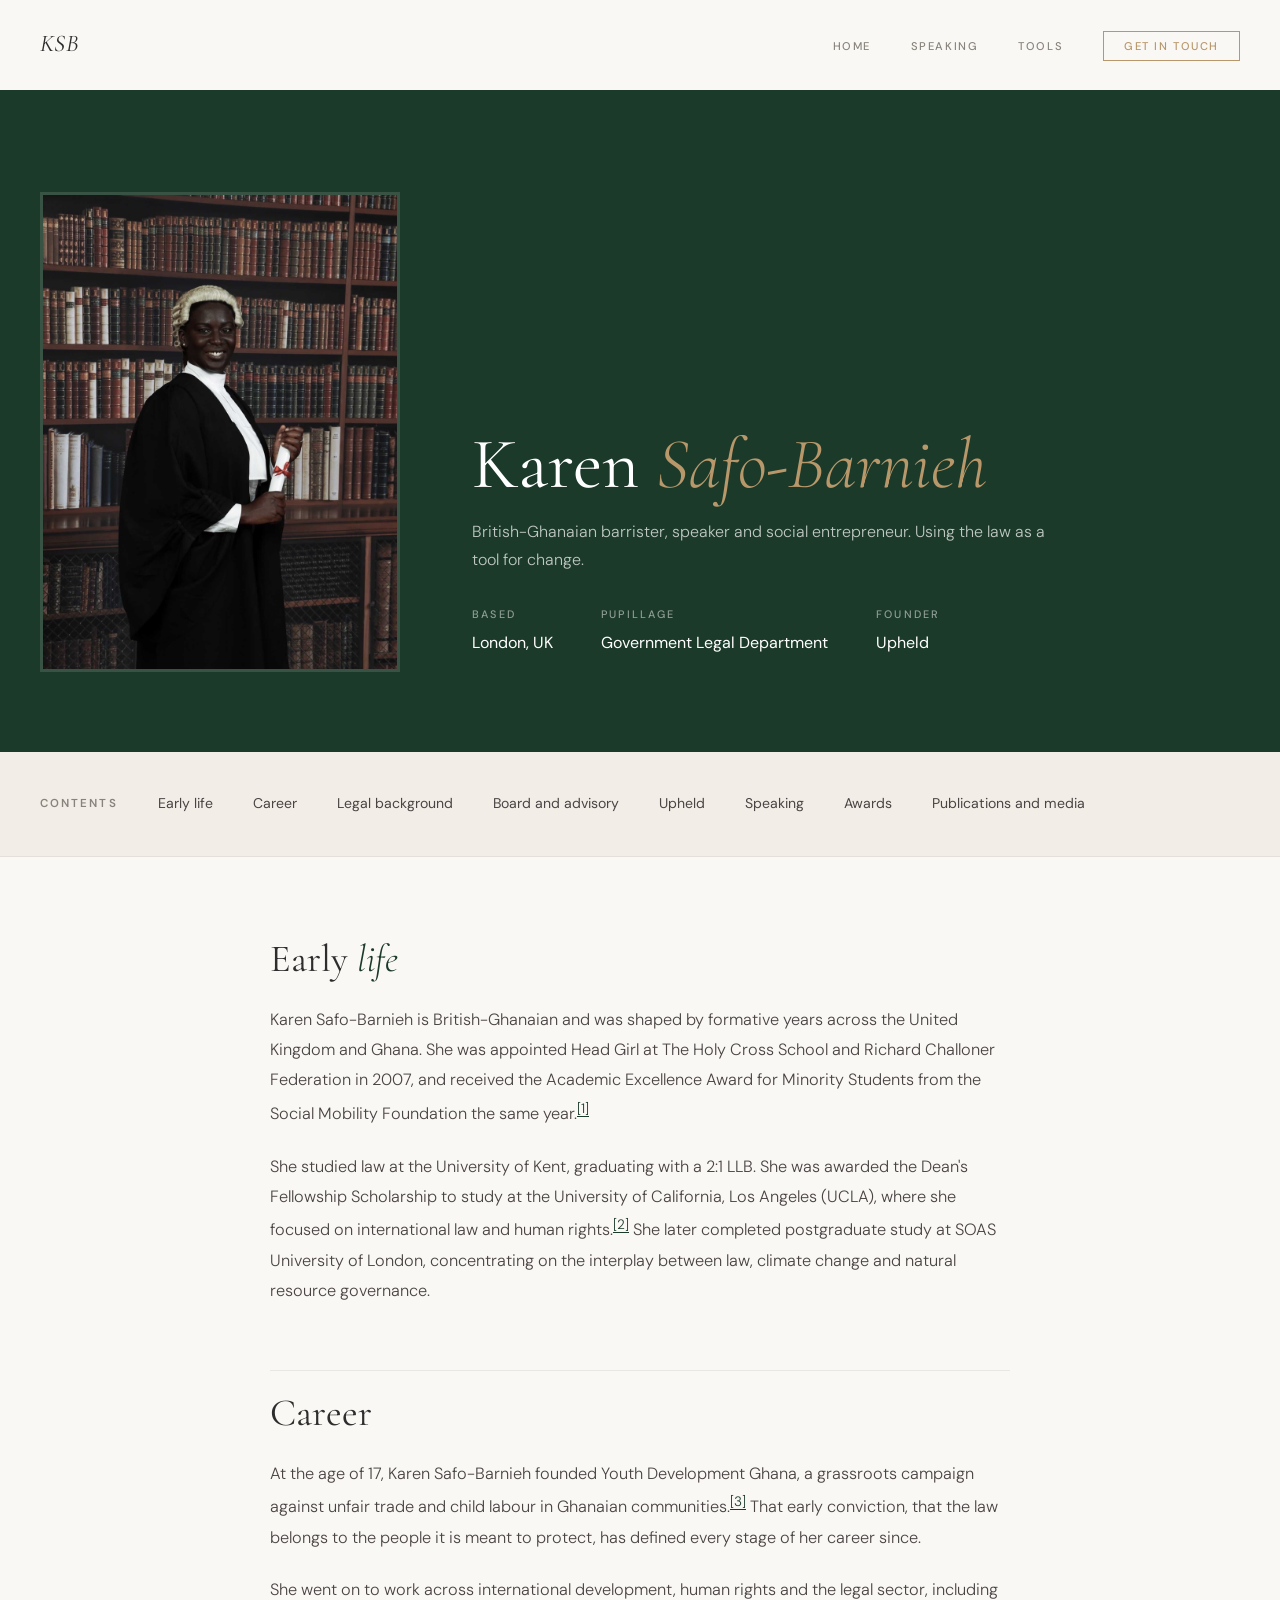
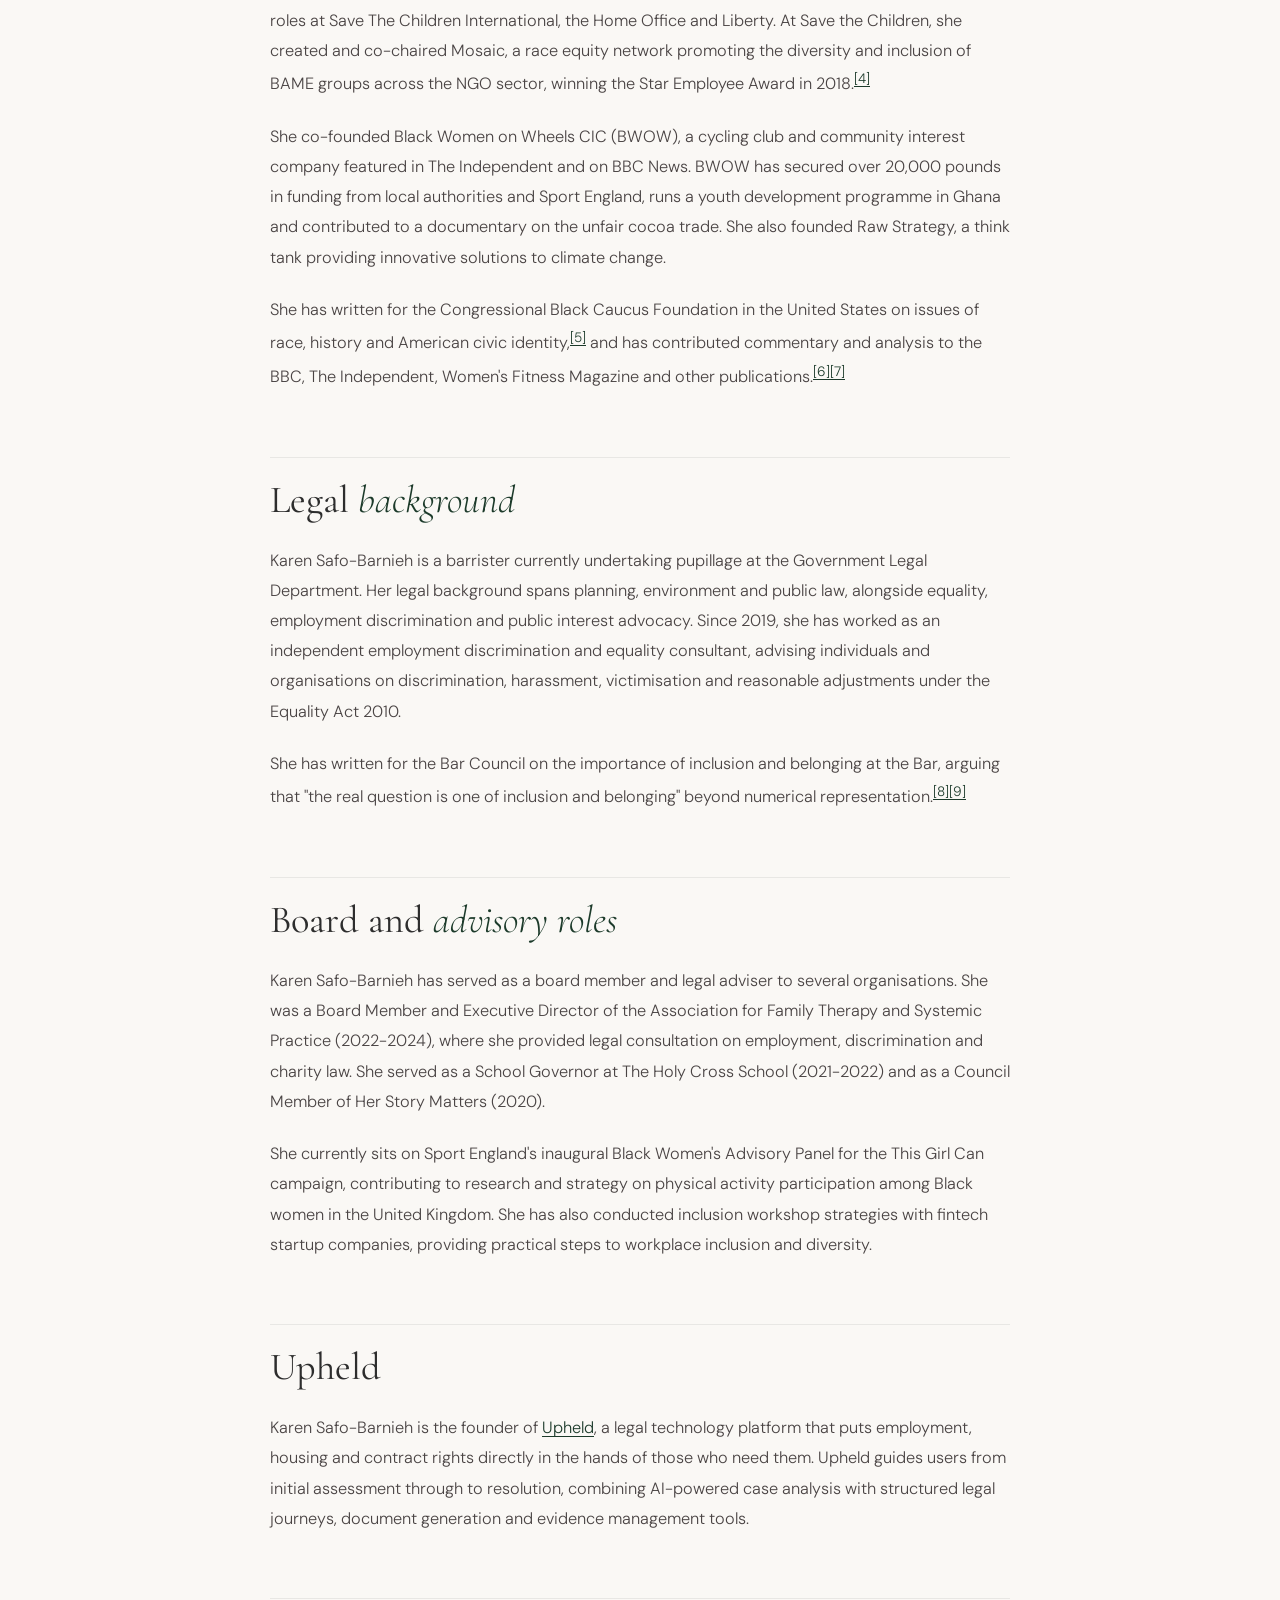
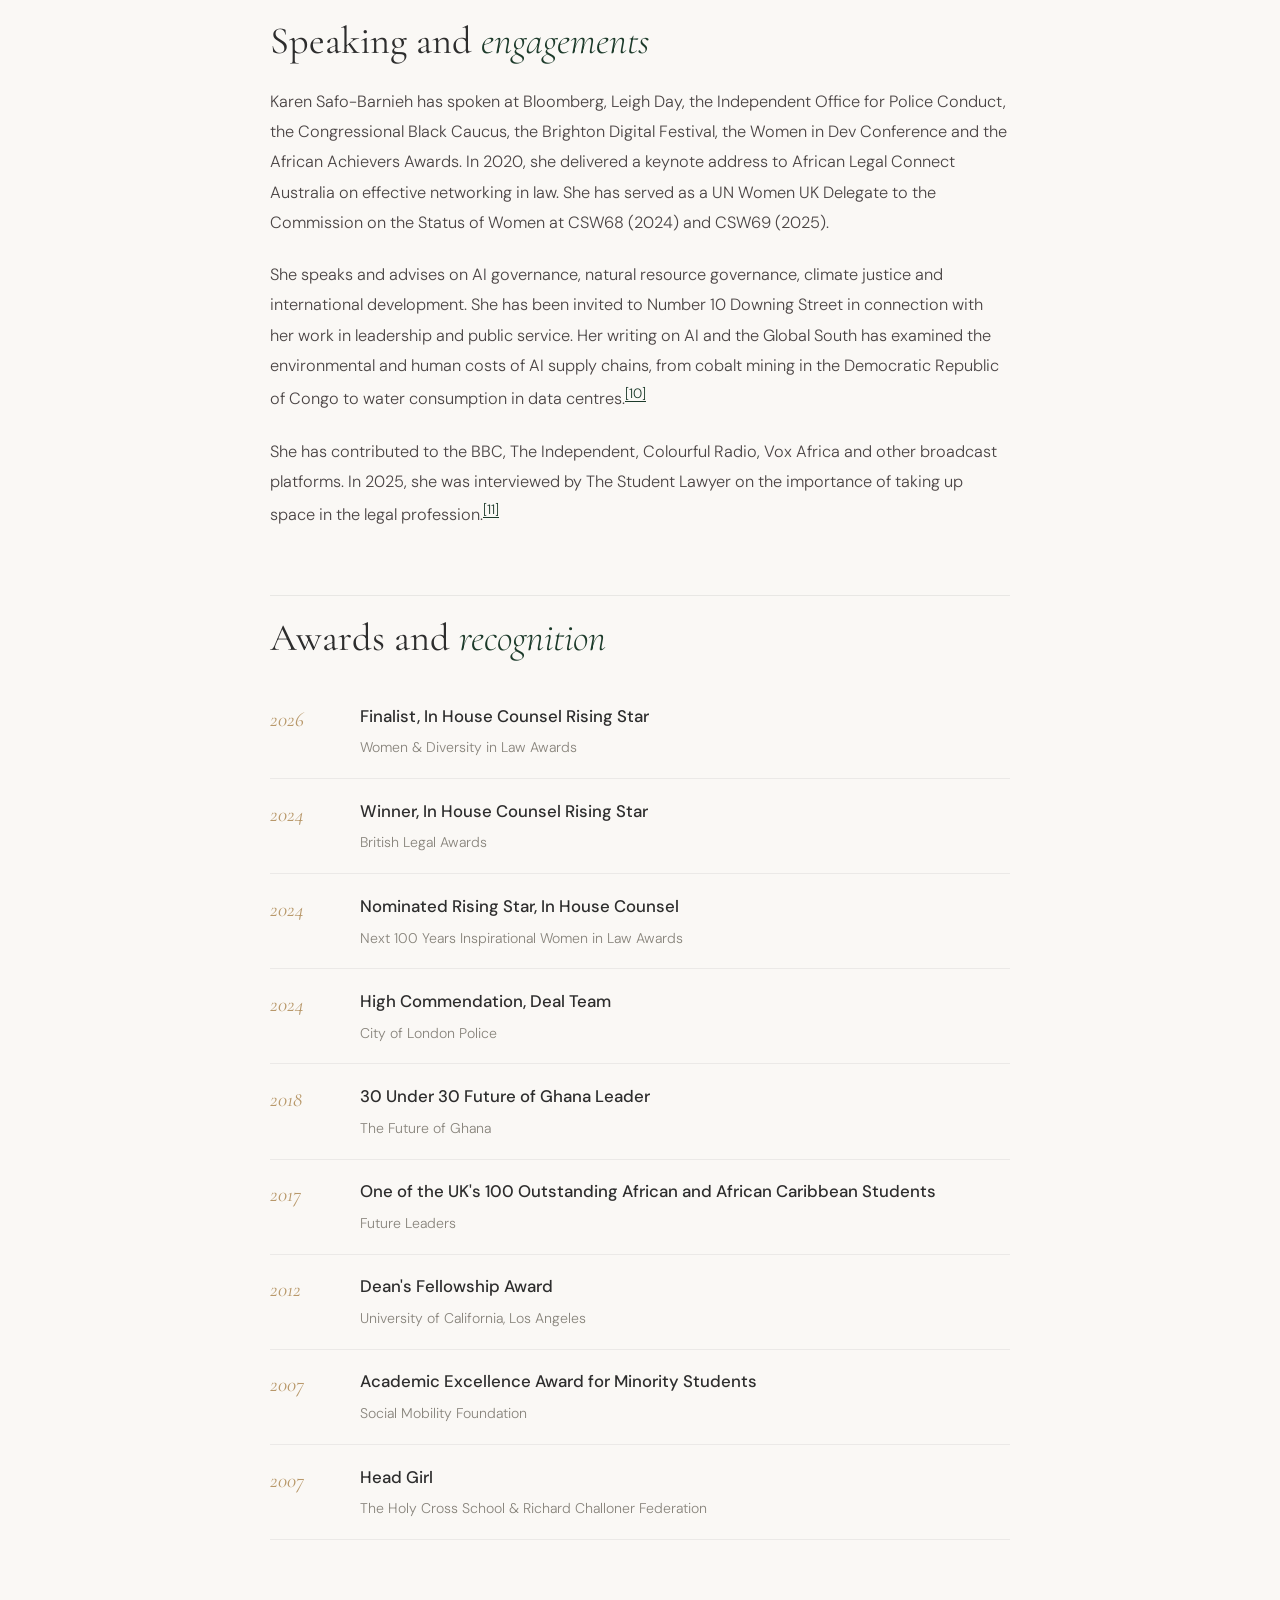
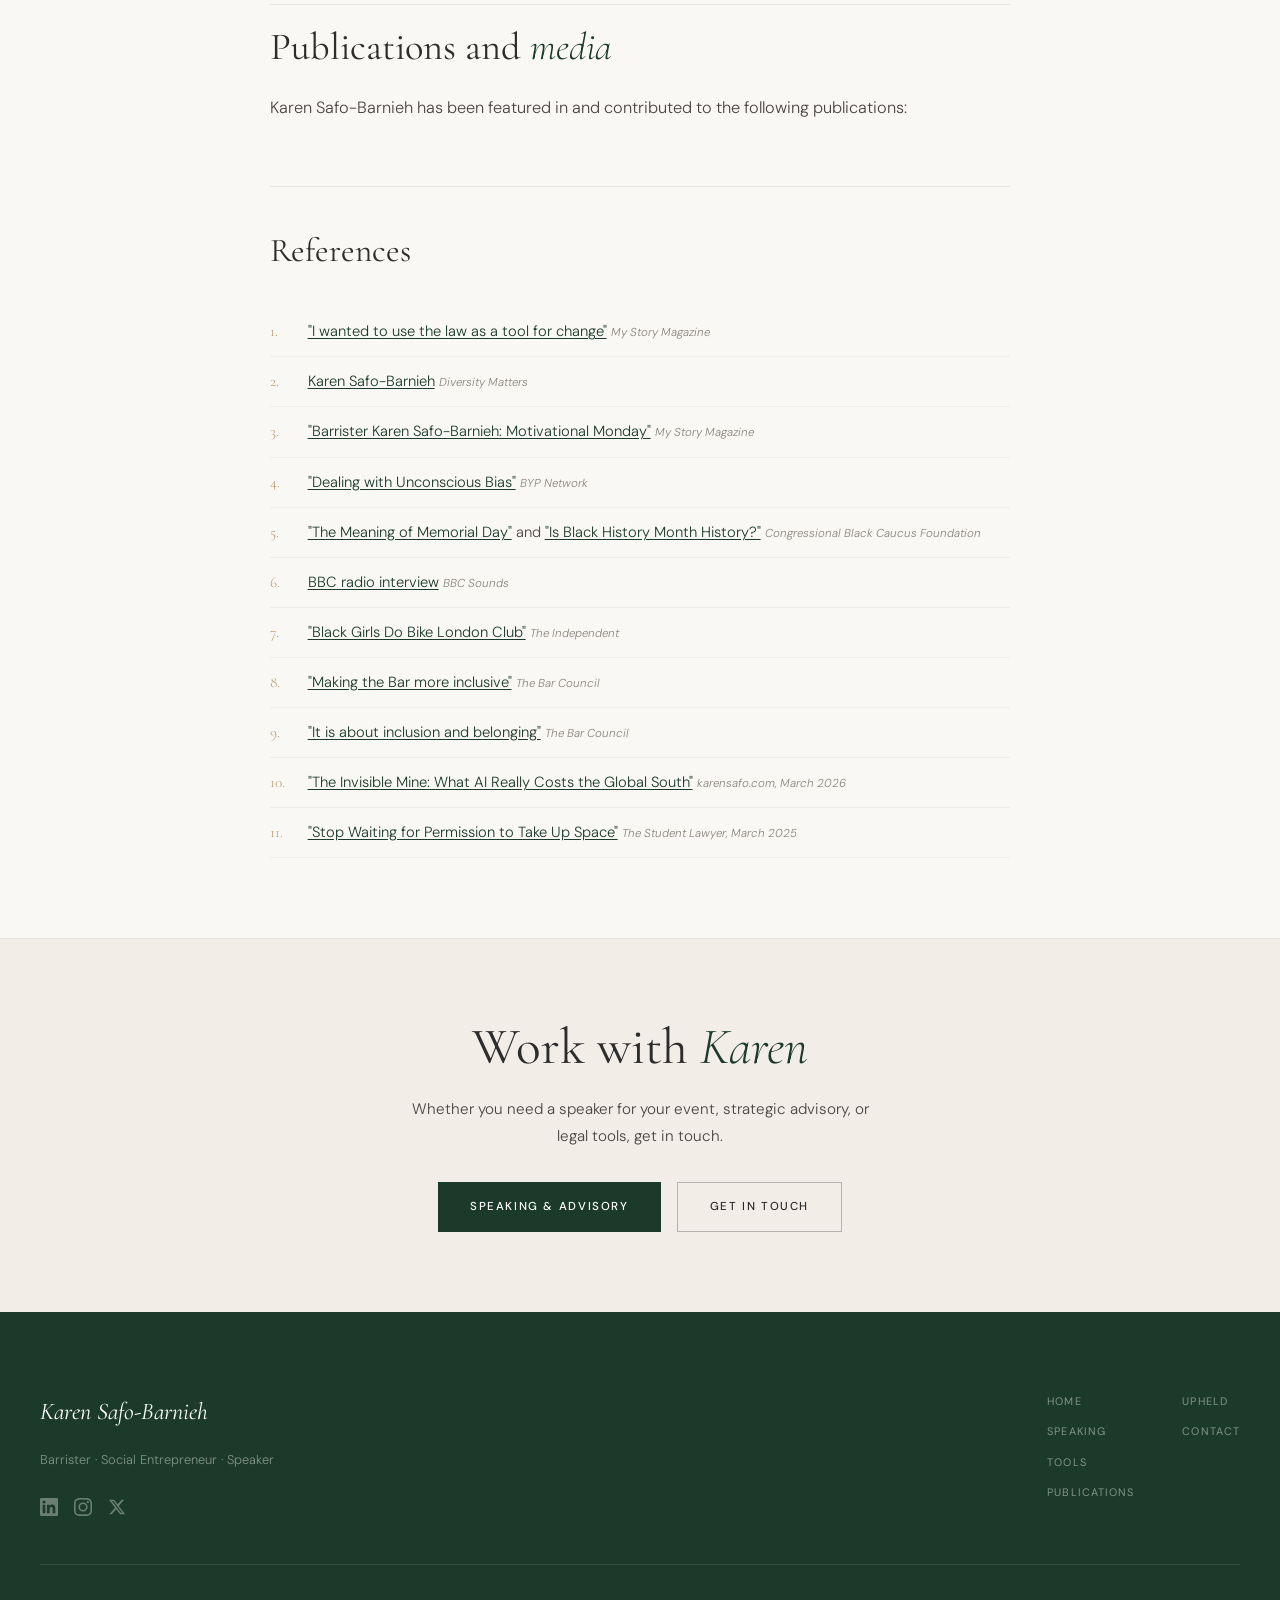
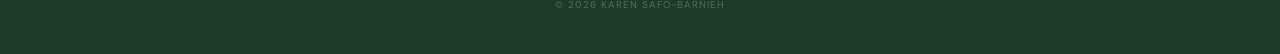
==== commit 09b44f0f: "Add Authority Checker tool under /tools Native legal-tech tool on the site: verifies cited authoriti" ====
--- a/about.html
+++ b/about.html
@@ -98,7 +98,7 @@
     <link rel="preconnect" href="https://fonts.googleapis.com">
     <link rel="preconnect" href="https://fonts.gstatic.com" crossorigin>
     <link href="https://fonts.googleapis.com/css2?family=Cormorant+Garamond:ital,wght@0,300;0,400;0,500;1,300;1,400;1,500&family=DM+Sans:opsz,wght@9..40,300;9..40,400;9..40,500&display=swap" rel="stylesheet">
-    <link rel="stylesheet" href="styles.css?v=20260526c">
+    <link rel="stylesheet" href="styles.css?v=20260526d">
     <style>
         .bio-hero {
             padding: 12rem 0 5rem;
@@ -346,6 +346,7 @@
             <ul class="nav-links" id="navLinks">
                 <li><a href="/">Home</a></li>
                 <li><a href="/speaking.html">Speaking</a></li>
+                <li><a href="/tools.html">Tools</a></li>
                 <li><a href="mailto:legal@karensafo.com" class="nav-cta">Get in touch</a></li>
             </ul>
         </div>
@@ -548,6 +549,7 @@
                     <div class="footer-col">
                         <a href="/">Home</a>
                         <a href="/speaking.html">Speaking</a>
+                        <a href="/tools.html">Tools</a>
                         <a href="/publications.html">Publications</a>
                     </div>
                     <div class="footer-col">
--- a/styles.css
+++ b/styles.css
@@ -257,8 +257,14 @@
     align-items: center;
 }
 .hero-label {
-    font-size: clamp(1.05rem, 1.8vw, 1.65rem); font-weight: 500; letter-spacing: 0.2em;
-    text-transform: uppercase; color: rgba(255,255,255,0.9); margin-bottom: 1.75rem;
+    font-family: var(--display);
+    font-size: clamp(1.45rem, 2.5vw, 2.35rem);
+    font-weight: 400;
+    font-style: italic;
+    letter-spacing: 0.02em;
+    text-transform: none;
+    color: rgba(255,255,255,0.94);
+    margin-bottom: 1.65rem;
     height: 1.45em;
     overflow: hidden;
     position: relative;
@@ -1334,9 +1340,9 @@
         max-width: 100%;
     }
     .hero-label {
-        font-size: clamp(1.15rem, 4.4vw, 1.55rem);
-        letter-spacing: 0.12em;
-        margin-bottom: 1.35rem;
+        font-size: clamp(1.7rem, 7vw, 2.05rem);
+        letter-spacing: 0.01em;
+        margin-bottom: 1.2rem;
         height: 1.35em;
     }
     .hero-rotate span {
@@ -1483,3 +1489,36 @@
         height: auto;
     }
 }
+
+/* ===== Schools programme page ===== */
+.schools-figure {
+    margin: 0;
+    border-radius: 4px;
+    overflow: hidden;
+    aspect-ratio: 16 / 7;
+}
+.schools-figure img {
+    width: 100%;
+    height: 100%;
+    object-fit: cover;
+}
+.quote-band { text-align: center; }
+.quote-band blockquote {
+    font-family: var(--display);
+    font-size: clamp(1.5rem, 3vw, 2.2rem);
+    font-style: italic;
+    line-height: 1.45;
+    max-width: 880px;
+    margin: 0 auto;
+    color: var(--charcoal);
+}
+.quote-band cite {
+    display: block;
+    margin-top: 1.3rem;
+    font-family: var(--body);
+    font-style: normal;
+    font-size: 0.82rem;
+    letter-spacing: 0.12em;
+    text-transform: uppercase;
+    color: var(--muted);
+}
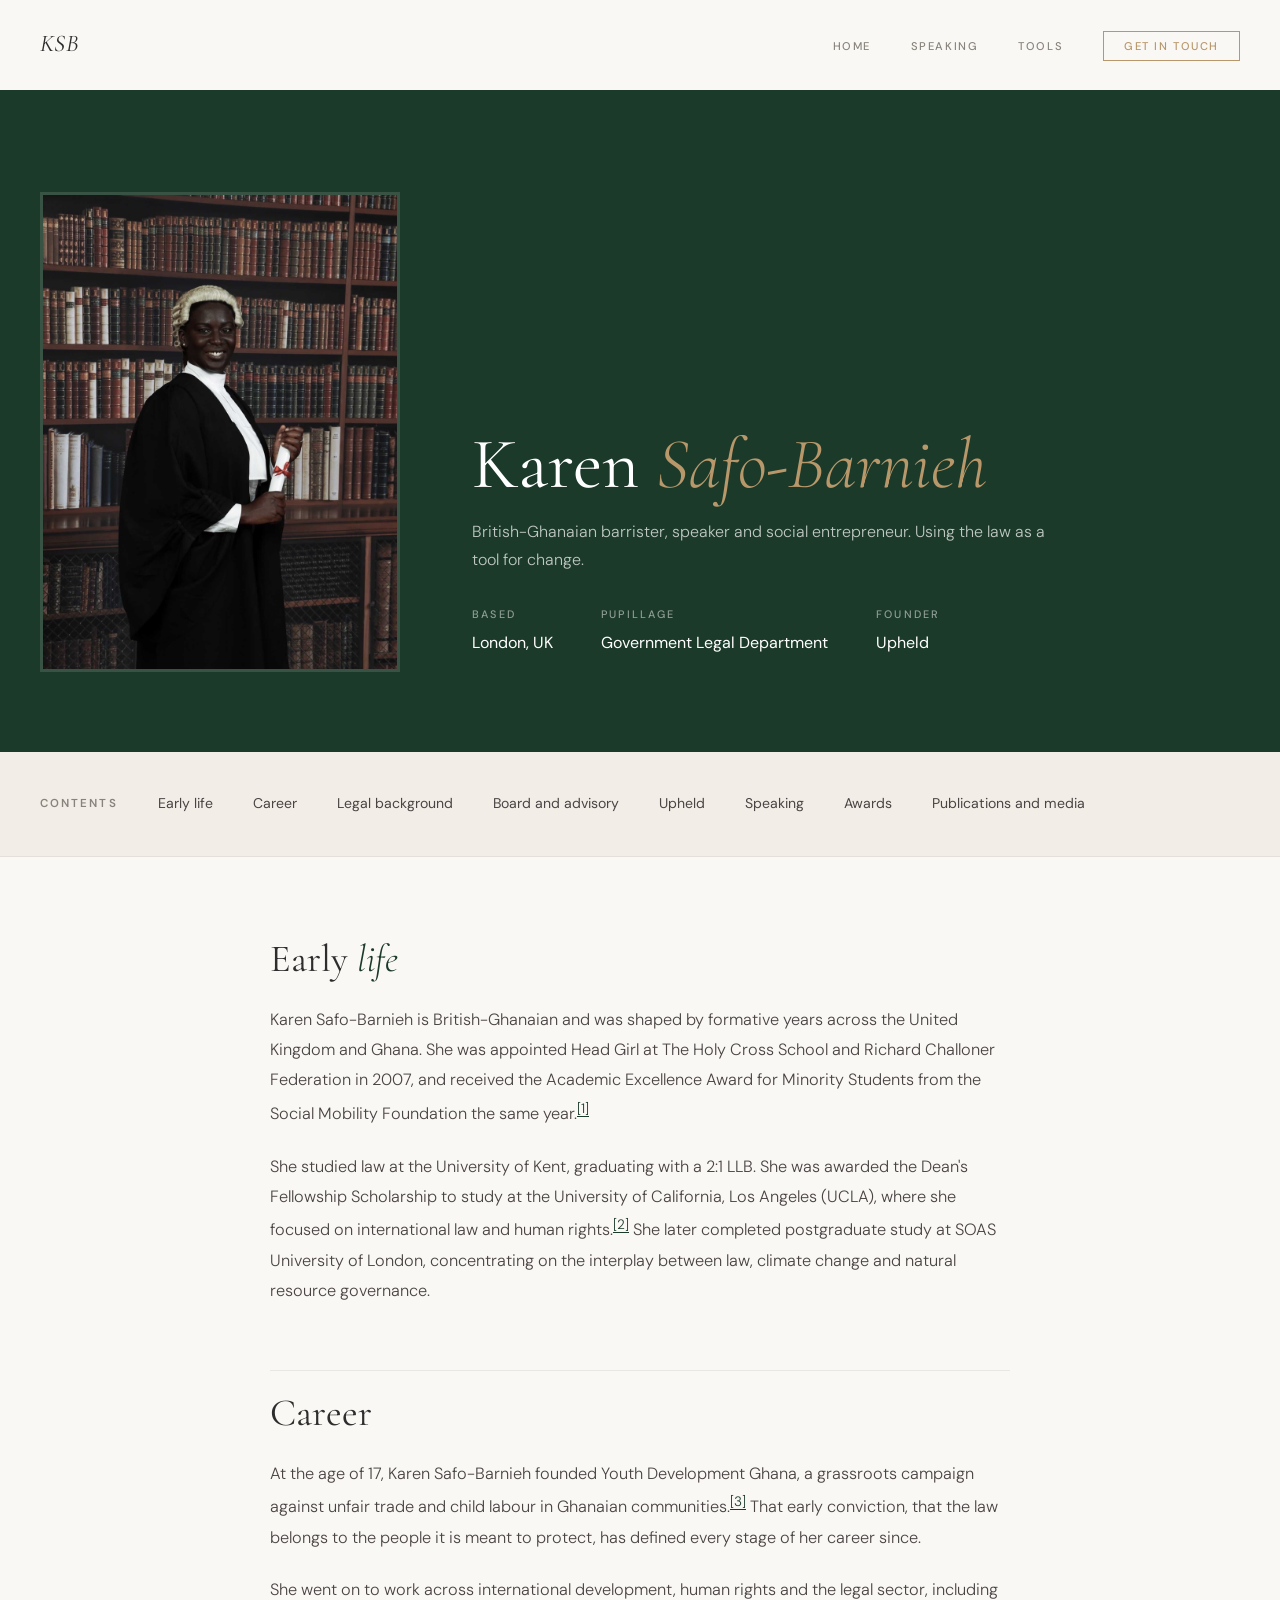
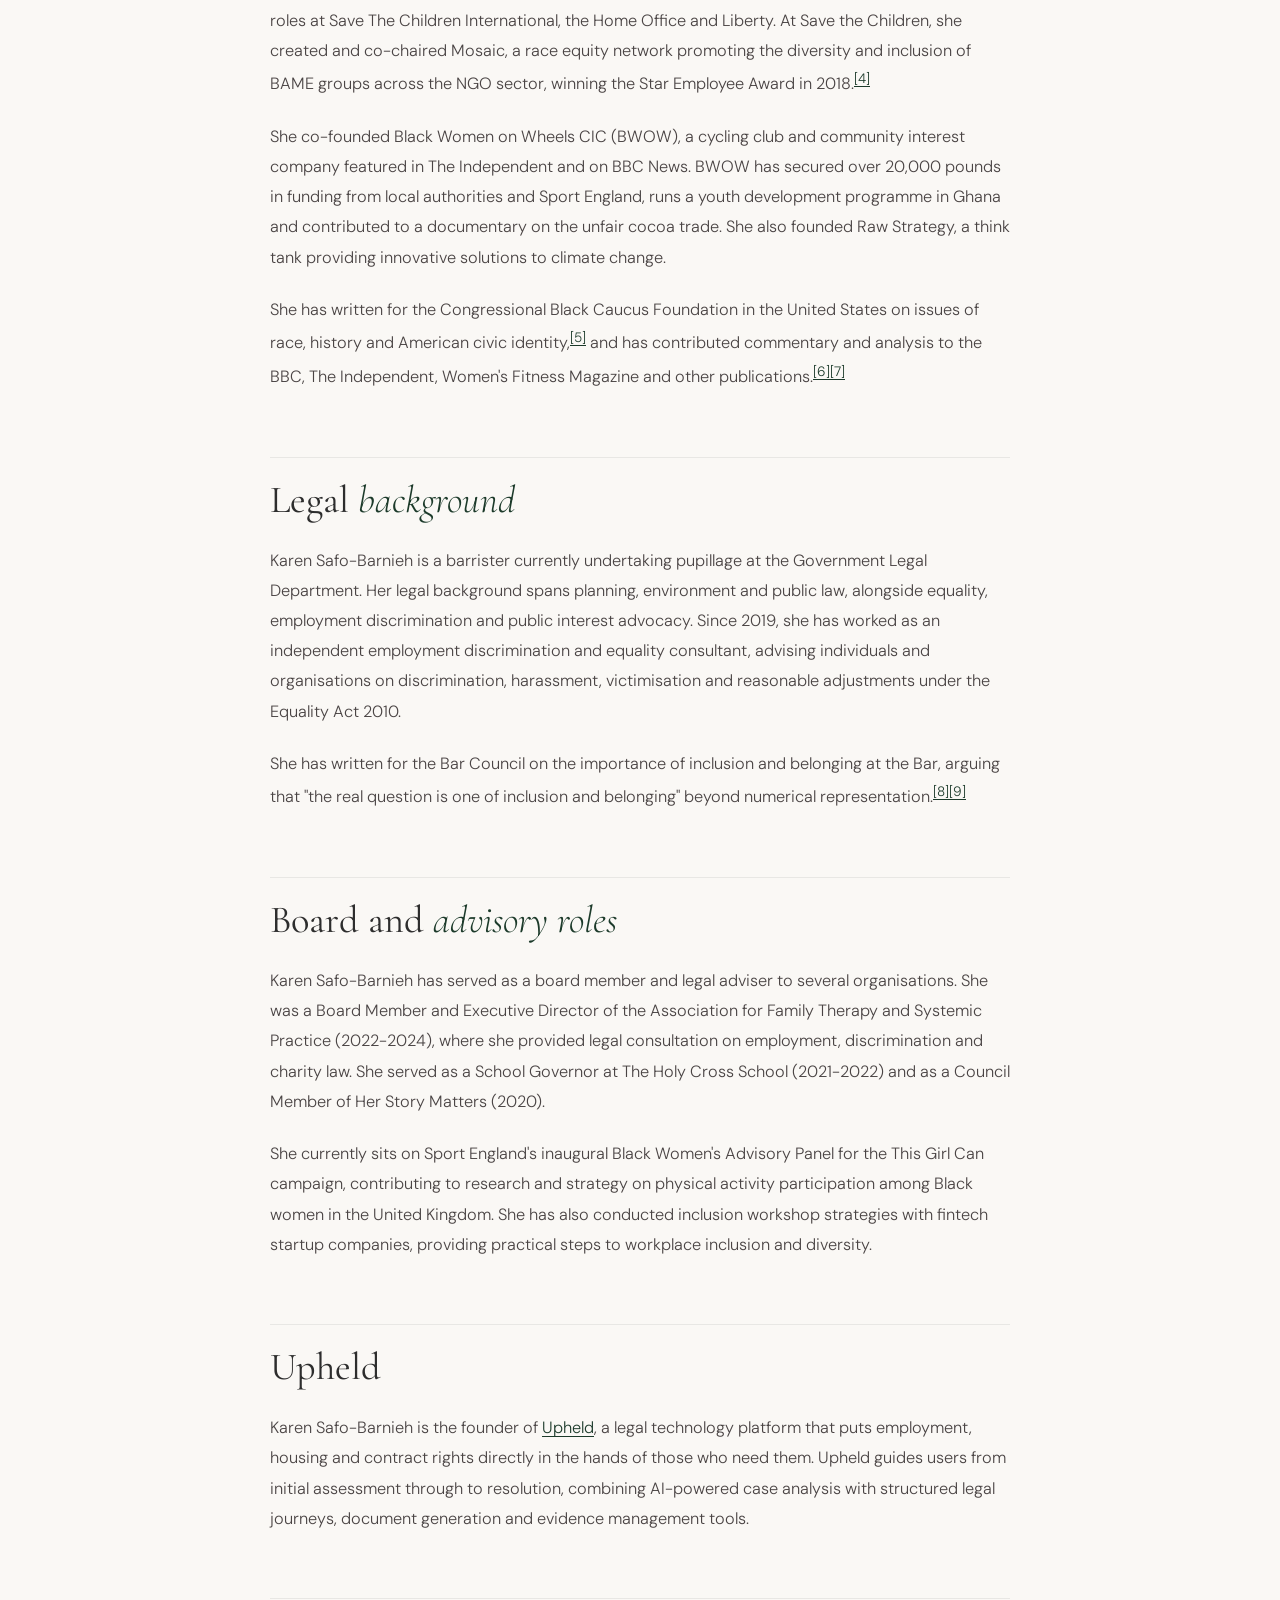
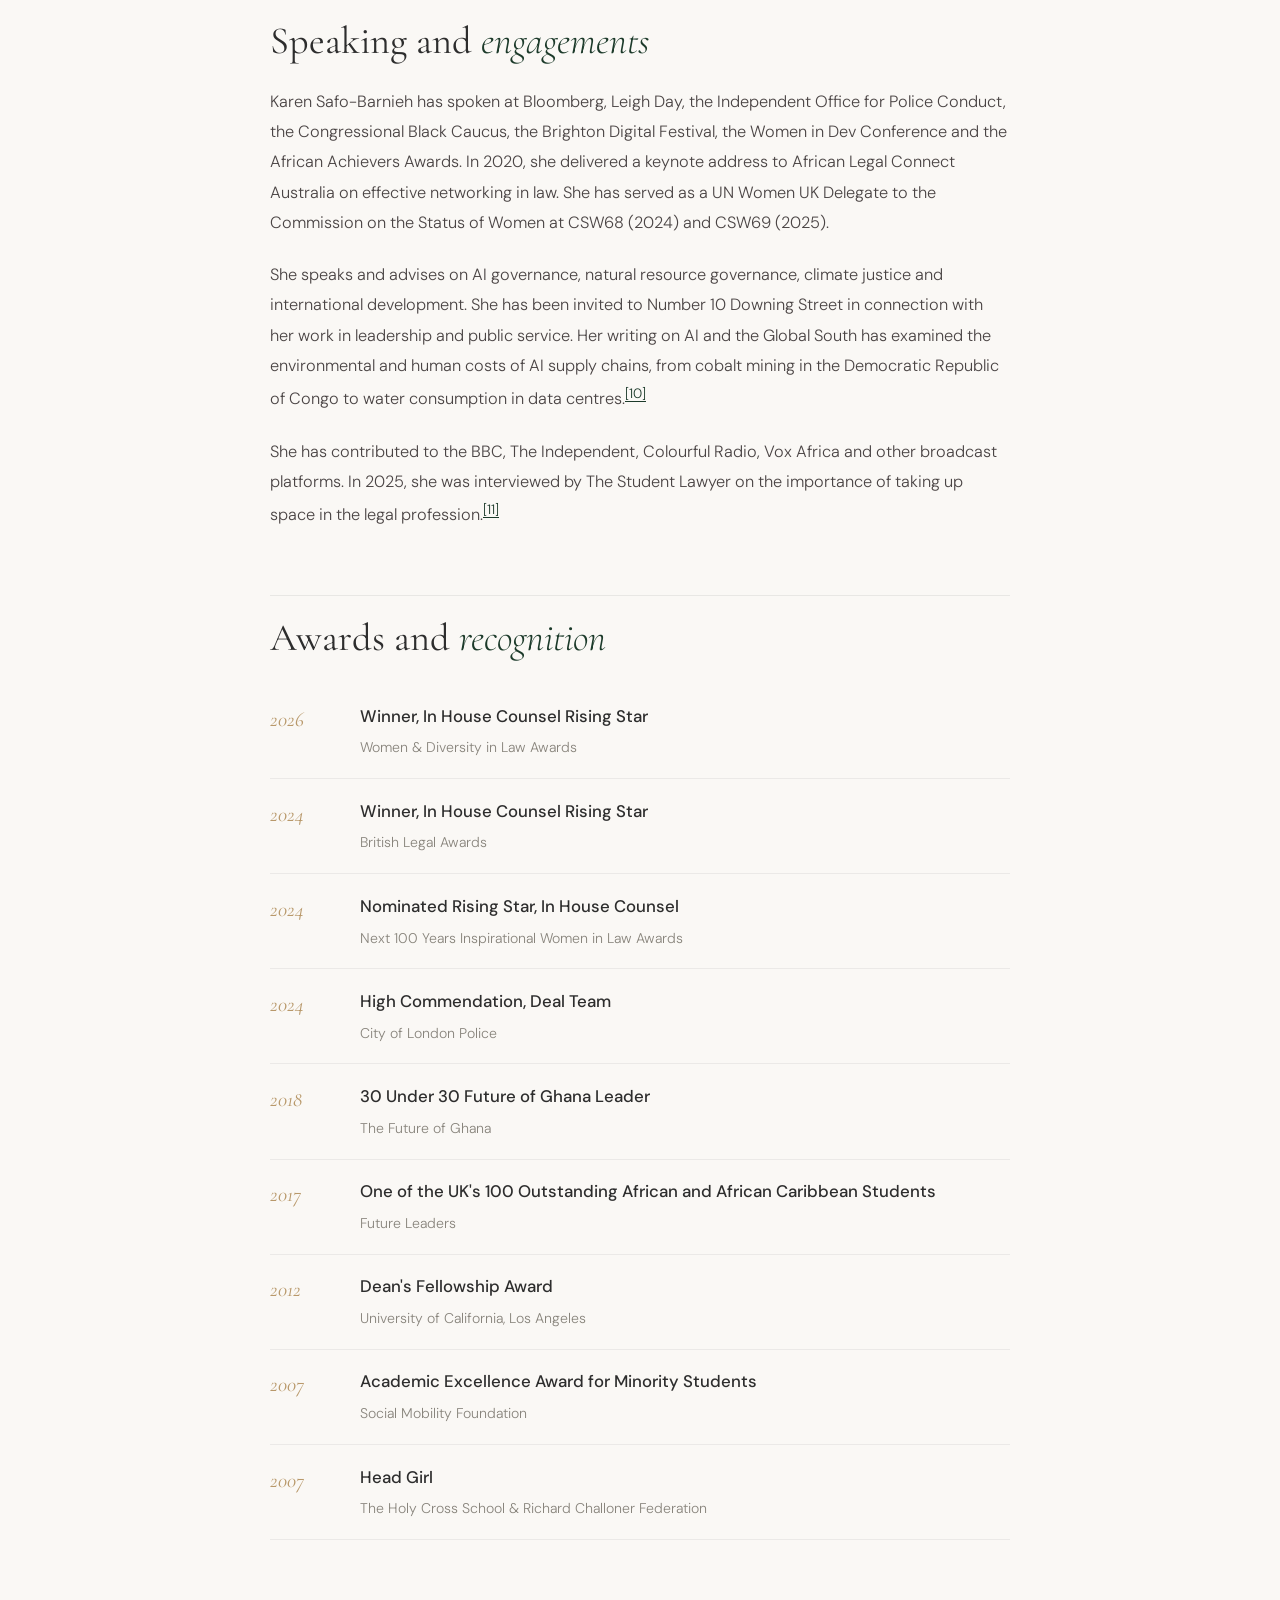
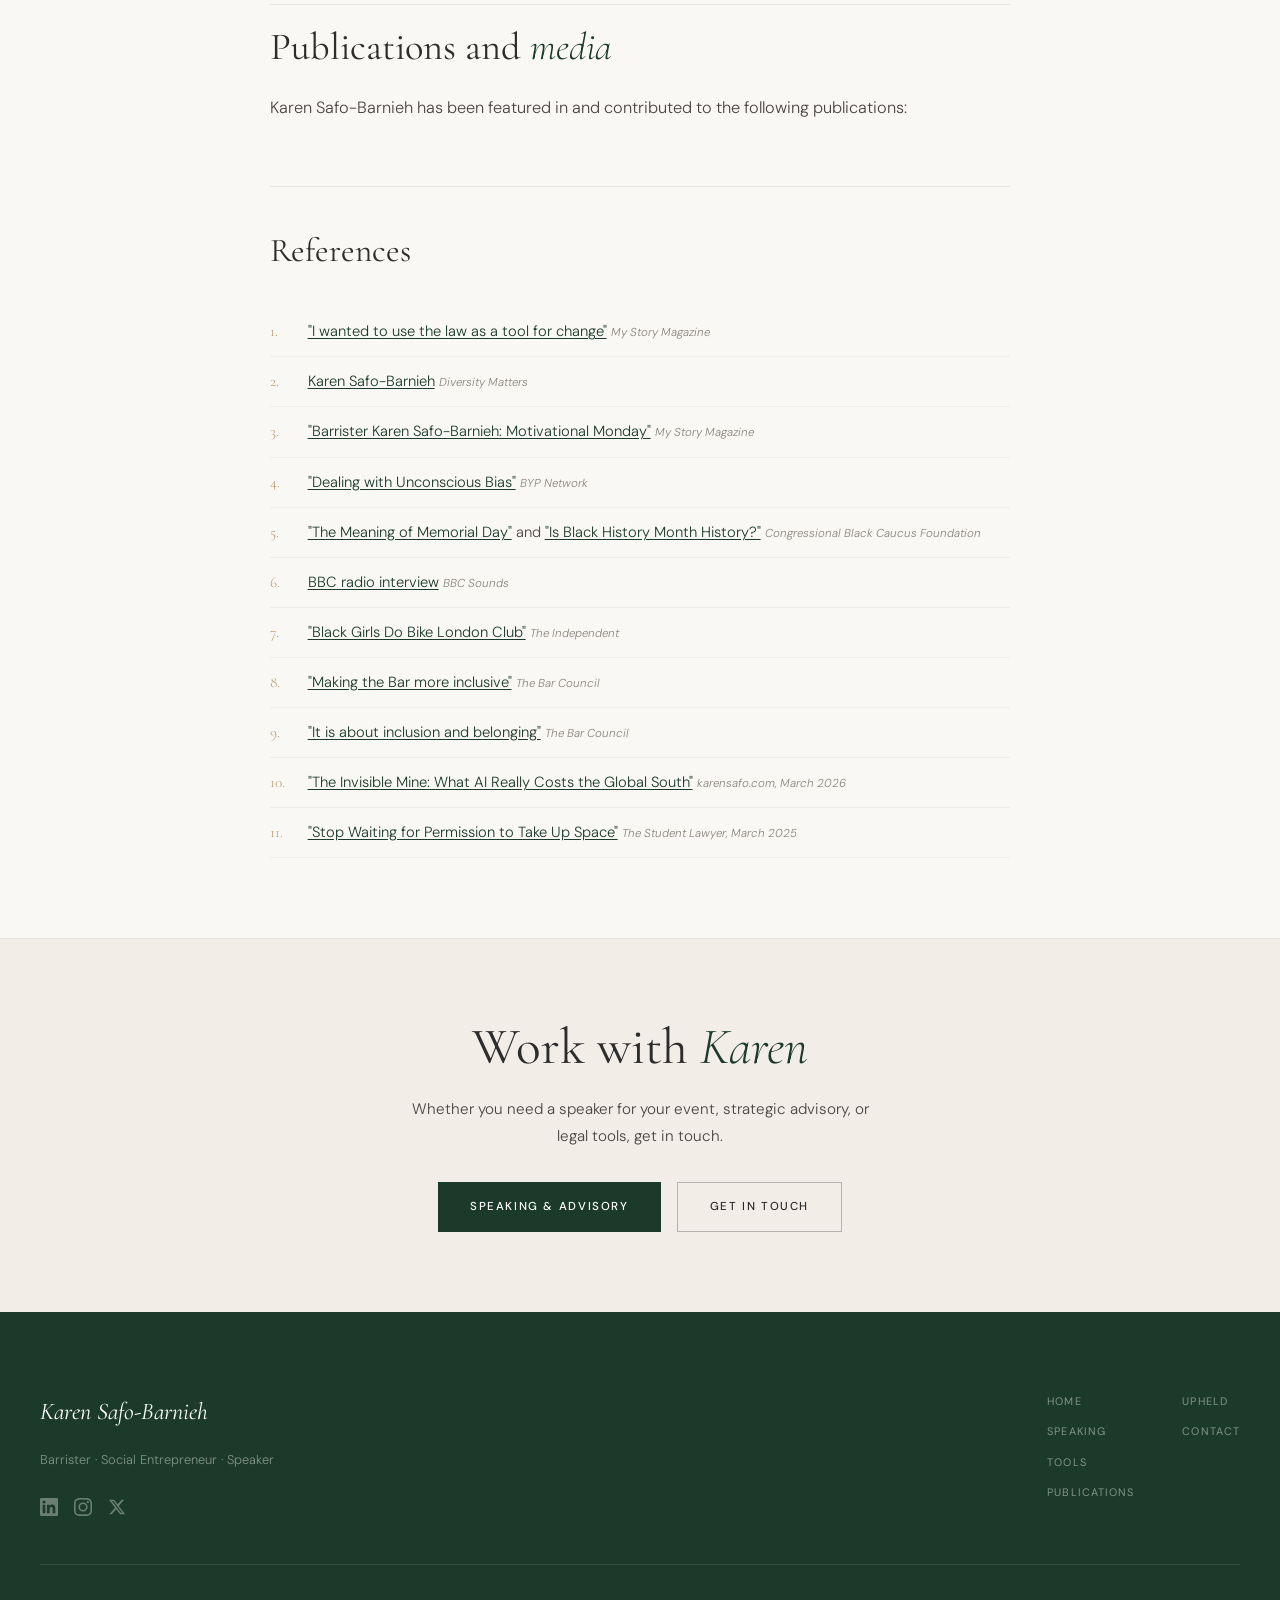
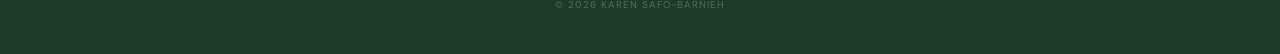
==== commit 44d9e47e: "Correct 2026 Women & Diversity award to Winner, In House Counsel Rising Star (visible + structured d" ====
--- a/about.html
+++ b/about.html
@@ -65,7 +65,7 @@
             ],
             "award": [
                 "Winner, In House Counsel Rising Star - British Legal Awards (2024)",
-                "Finalist, In House Counsel Rising Star - Women & Diversity in Law Awards (2026)",
+                "Winner, In House Counsel Rising Star - Women & Diversity in Law Awards (2026)",
                 "Nominated Rising Star - Next 100 Years Inspirational Women in Law Awards (2024)",
                 "High Commendation, Deal Team - City of London Police (2024)",
                 "30 Under 30 Future of Ghana Leader (2018)",
@@ -430,7 +430,7 @@
             <tr>
                 <td>2026</td>
                 <td>
-                    <strong>Finalist, In House Counsel Rising Star</strong>
+                    <strong>Winner, In House Counsel Rising Star</strong>
                     <span>Women &amp; Diversity in Law Awards</span>
                 </td>
             </tr>
